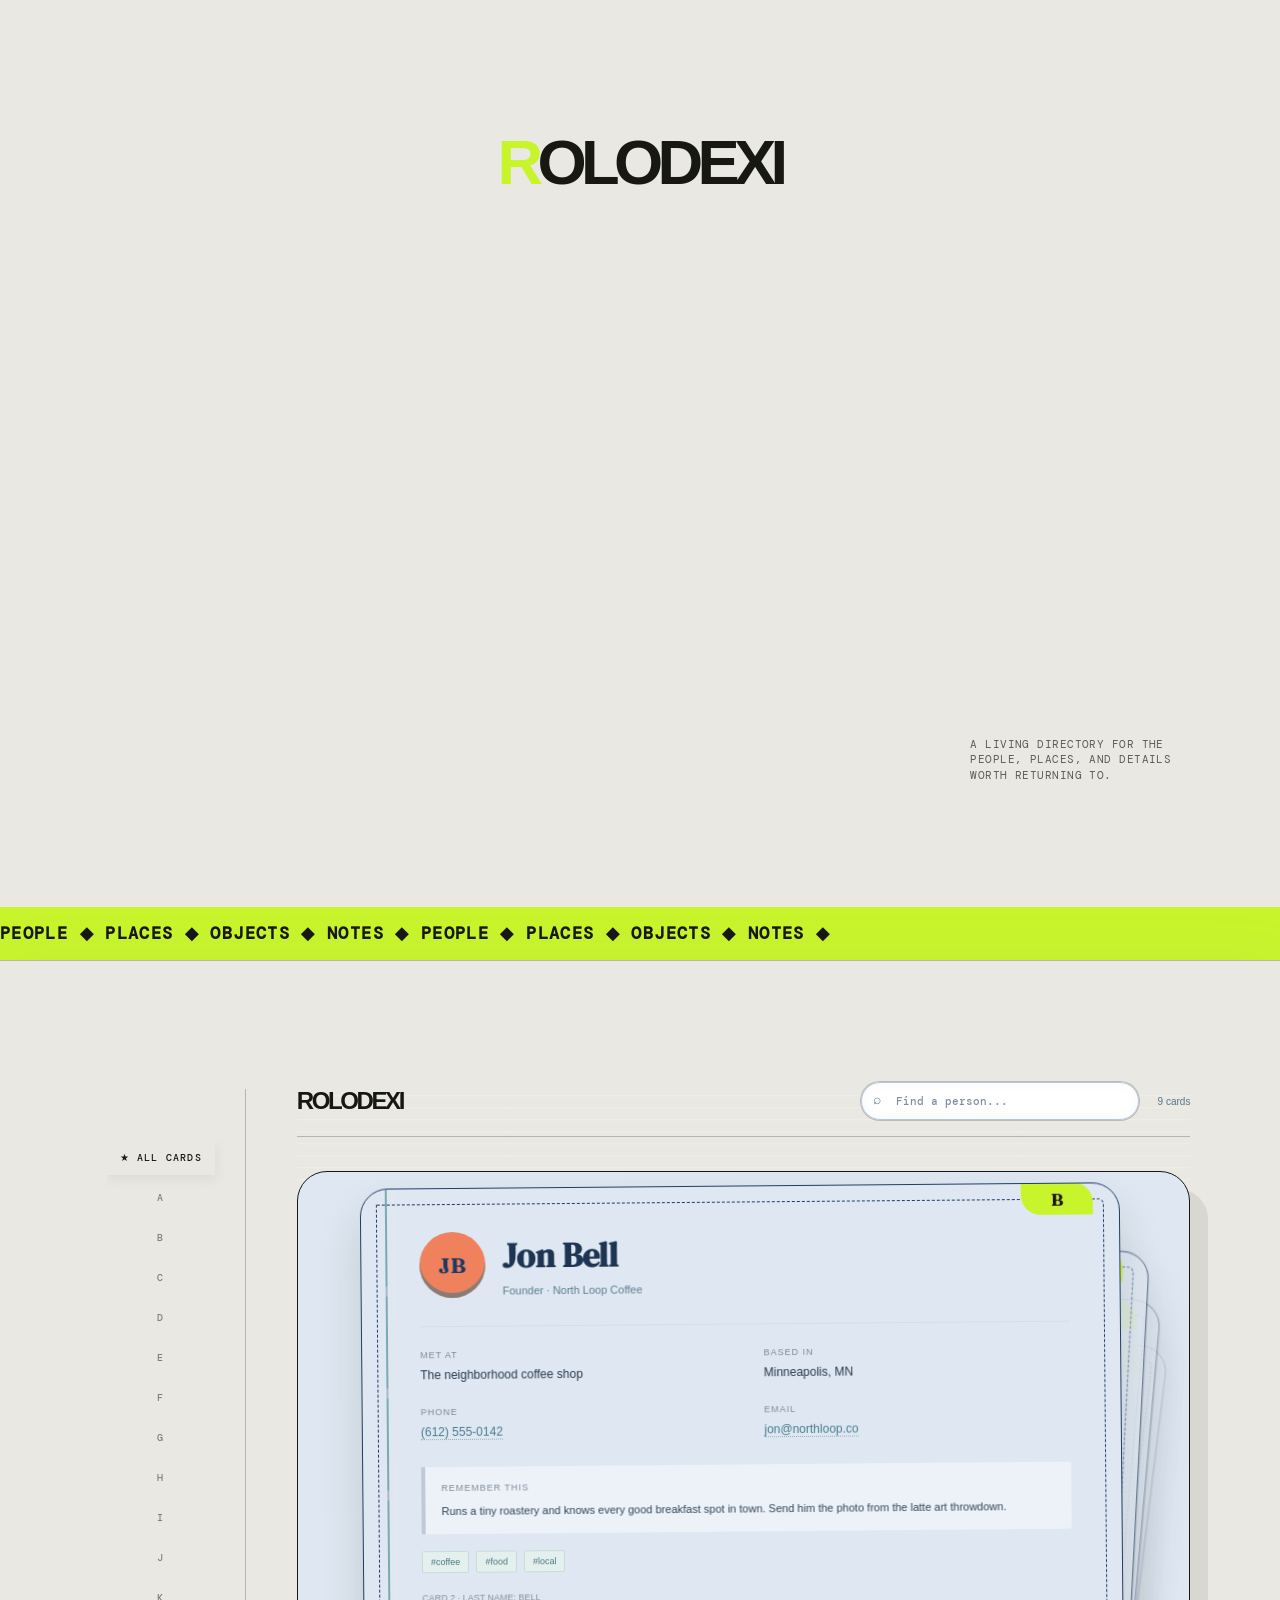
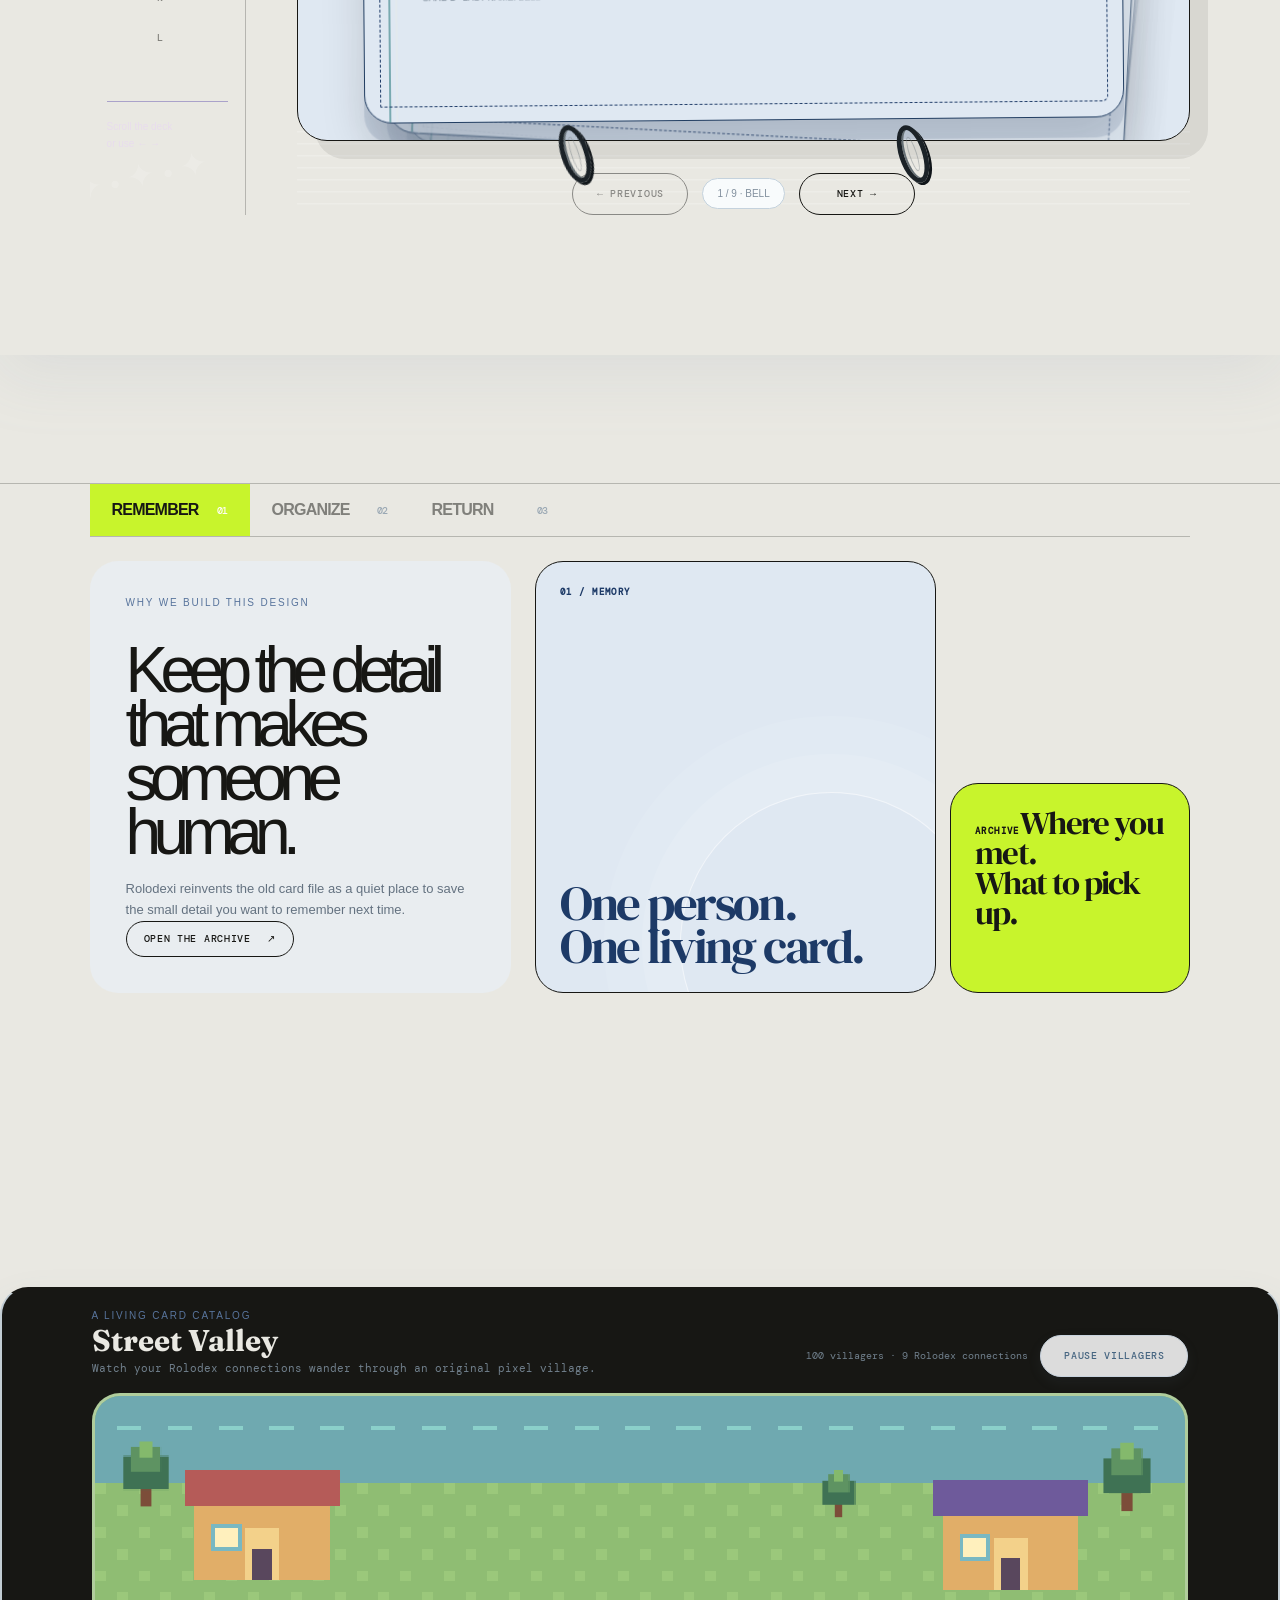
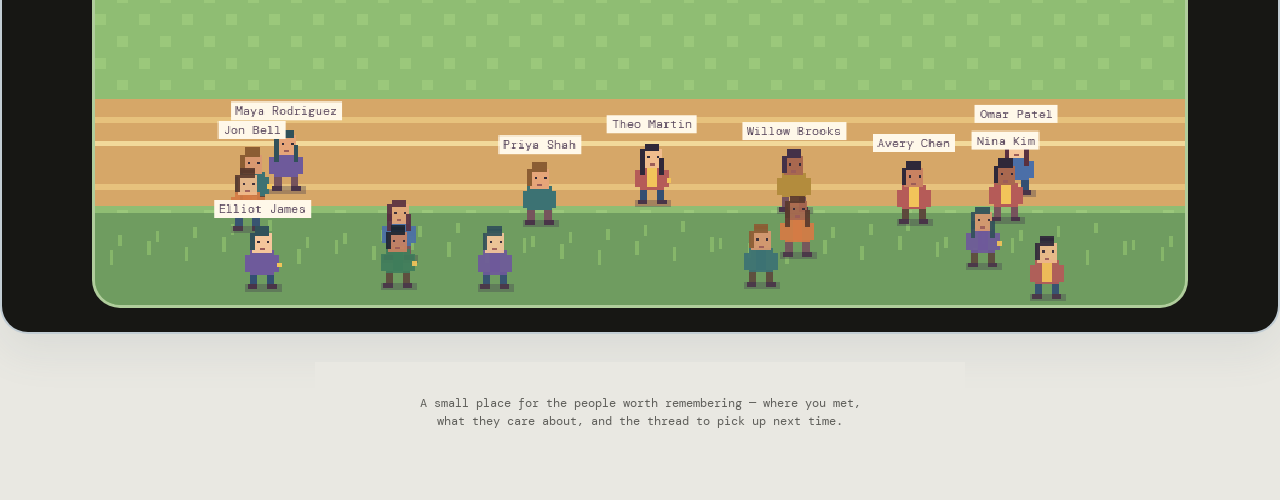
==== index.html @ d8038326 "Adopt ma motion and remove video section" ====
<!doctype html>
<html lang="en">
  <head>
    <meta charset="utf-8" />
    <meta name="viewport" content="width=device-width, initial-scale=1" />
    <meta name="description" content="A considered personal Rolodex for remembering the people you meet." />
    <title>Rolodexi</title>
    <link rel="stylesheet" href="styles.css" />
    <link rel="stylesheet" href="light-theme.css" />
  </head>

  <body class="ma-ui animation-lock">
    <section class="intro" id="introLoader" role="status" aria-label="Loading Rolodexi">
      <div class="wordmark" aria-label="Rolodexi">
        <span>R</span><span>O</span><span>L</span><span>O</span><span>D</span><span>E</span><span>X</span><span>I</span>
      </div>
      <p class="intro-note">A living directory for the people, places, and details worth returning to.</p>
    </section>

    <main class="app">
      <header class="topbar" id="siteNav">
        <a class="global-brand" href="#rolodexSection" aria-label="Rolodexi home">
          <span class="eyebrow">PERSONAL CONTACT ARCHIVE · EST. 2026</span>
          <h1>Rolodexi <span class="title-note">personal edition</span></h1>
        </a>

        <nav class="global-nav" aria-label="Global navigation">
          <button class="nav-link about-trigger" id="aboutBtn" type="button">About <span>↗</span></button>
          <a class="nav-link" href="#rolodexSection">Store <span>↘</span></a>
          <a class="nav-link" href="#whySection">Why we build this design <span>↘</span></a>
        </nav>

        <div class="top-actions">
          <button class="ghost" id="exportBtn" type="button">Export cards</button>
          <button class="ghost" id="updateBtn" type="button">Update card</button>
          <button class="primary" id="addBtn" type="button">＋ Add person</button>
        </div>
      </header>

      <section class="editorial-hero" id="top" aria-labelledby="editorialHeroHeading">
        <div class="hero-kicker">A LIVING DIRECTORY / SINCE 2026</div>
        <h2 id="editorialHeroHeading">People, places<br />and things worth<br /><em>returning to.</em></h2>
        <div class="hero-bottom">
          <p>A tactile index for the references that shape how we see, make, and remember.</p>
          <a class="editorial-pill" href="#rolodexSection">Explore the index <span>↓</span></a>
        </div>
      </section>

      <div class="editorial-ticker" aria-hidden="true"><span>PEOPLE ◆ PLACES ◆ OBJECTS ◆ NOTES ◆ PEOPLE ◆ PLACES ◆ OBJECTS ◆ NOTES ◆</span></div>

      <section class="rolodex" id="rolodexSection" aria-label="Digital Rolodex">
        <aside class="index-panel">
          <nav class="index" id="index" aria-label="Last name index"></nav>
          <div class="index-hint">Scroll the deck<br />or use ← →</div>
        </aside>

        <section class="machine">
          <div class="machine-hardware" aria-hidden="true">
            <span class="side-wheel wheel-left"></span>
            <span class="side-wheel wheel-right"></span>
            <span class="side-leg leg-left"></span>
            <span class="side-leg leg-right"></span>
            <span class="axle"></span>
          </div>

          <div class="machine-top">
            <span class="machine-brand">
              ROLODEXI
            </span>

            <label class="search">
              <span aria-hidden="true">⌕</span>
              <input id="search" type="search" placeholder="Find a person..." />
            </label>

            <span class="count" id="count" aria-live="polite"></span>
          </div>

          <div class="deck-window" id="deckWindow">
            <div class="card-stack" id="cardStack"></div>
            <div class="spindle" aria-hidden="true"><span></span><b></b></div>
          </div>

          <div class="deck-controls">
            <span class="control-prong" aria-hidden="true"></span>
            <button class="flip" id="prevBtn">← Previous</button>
            <div class="deck-position" id="position" aria-live="polite"></div>
            <button class="flip" id="nextBtn">Next →</button>
            <span class="control-prong" aria-hidden="true"></span>
          </div>
        </section>
      </section>

      <section class="why-section" id="whySection" aria-labelledby="whyHeading">
        <div class="why-tabs" role="tablist" aria-label="How Rolodexi works">
          <button class="why-tab is-active" type="button" role="tab" aria-selected="true" data-why-tab="remember">Remember <span>01</span></button>
          <button class="why-tab" type="button" role="tab" aria-selected="false" data-why-tab="organize">Organize <span>02</span></button>
          <button class="why-tab" type="button" role="tab" aria-selected="false" data-why-tab="return">Return <span>03</span></button>
        </div>
        <div class="why-grid">
          <div class="why-copy">
            <div class="eyebrow">WHY WE BUILD THIS DESIGN</div>
            <h2 id="whyHeading">Keep the detail<br />that makes someone human.</h2>
            <p data-why-copy>Rolodexi reinvents the old card file as a quiet place to save the small detail you want to remember next time.</p>
            <a class="why-action" href="#rolodexSection">Open the archive <span>↗</span></a>
          </div>
          <div class="why-bento" aria-live="polite">
            <article class="why-bento-card why-bento-card-large"><span class="bento-index">01 / MEMORY</span><strong data-why-title>One person.<br />One living card.</strong><i class="bento-orbit" aria-hidden="true"></i></article>
            <article class="why-bento-card why-bento-card-small"><span class="bento-index">ARCHIVE</span><strong data-why-detail>Where you met.<br />What to pick up.</strong></article>
          </div>
        </div>
      </section>

      <section class="street-valley-world" aria-labelledby="streetValleyHeading">
        <div class="street-valley-world-header">
          <div>
            <div class="eyebrow">A LIVING CARD CATALOG</div>
            <h2 id="streetValleyHeading">Street Valley</h2>
            <p>Watch your Rolodex connections wander through an original pixel village.</p>
          </div>
          <div class="street-valley-world-actions">
            <span id="streetValleyCount" aria-live="polite">100 villagers · 0 Rolodex connections</span>
            <button class="ghost" id="streetValleyToggle" type="button" aria-pressed="false">Pause villagers</button>
          </div>
        </div>
        <div class="street-valley-canvas-wrap">
          <canvas id="streetValleyCanvas" width="900" height="420" aria-label="Animated Street Valley pixel village"></canvas>
        </div>
      </section>

      <p class="footer-note">
        A small place for the people worth remembering — where you met, what
        they care about, and the thread to pick up next time.
      </p>
    </main>

    <dialog id="aboutDialog" class="about-dialog">
      <div class="about-panel">
        <div class="about-panel-top">
          <span class="eyebrow">ROLODEXI / ABOUT</span>
          <button class="about-close" id="aboutCloseBtn" type="button">Close ×</button>
        </div>
        <div class="about-panel-index">01 / PEOPLE WORTH REMEMBERING</div>
        <h2>Rolodexi keeps the<br />thread between meetings.</h2>
        <p>It stores the people you meet, where you met them, what matters to them, and the next detail worth remembering.</p>
        <div class="about-principles">
          <article><span>01</span><strong>Capture</strong><p>Type a quick memory instead of losing it.</p></article>
          <article><span>02</span><strong>Organize</strong><p>AI turns one person’s scattered notes into one clear card.</p></article>
          <article><span>03</span><strong>Return</strong><p>Find the person again when the next conversation arrives.</p></article>
        </div>
        <button class="about-return" id="aboutReturnBtn" type="button">Back to archive ↗</button>
      </div>
    </dialog>

    <dialog id="personDialog">
      <form class="modal" id="personForm">
        <h2>Add a new card</h2>

        <section class="memory-capture" aria-labelledby="memoryHeading">
          <div class="eyebrow" id="memoryHeading">QUICK CAPTURE</div>
          <label for="meetingNote">Tell us about someone you met</label>
          <textarea id="meetingNote" maxlength="8000" placeholder="Type: Maya is an artist. We are going to a gallery together on 10/10…"></textarea>
          <div class="capture-actions">
            <button type="button" class="primary" id="generateBtn">Organize note</button>
          </div>
          <p id="captureStatus" role="status" aria-live="polite">Add a note, organize the details, then review and save below.</p>
          <p id="serviceHelp" hidden><a href="http://localhost:8000/" target="_blank" rel="noopener">Open the full Rolodexi app on port 8000 ↗</a><br>Copy your note first. This opens a new tab.</p>
        </section>

        <div class="form-grid">
          <label>
            Full name
            <input name="name" required placeholder="e.g. Avery Chen" />
          </label>

          <label>
            Role / company
            <input name="role" placeholder="e.g. Designer at..." />
          </label>

          <label>
            Where you met
            <input name="met" placeholder="e.g. Saturday market" />
          </label>

          <label>
            City
            <input name="city" placeholder="e.g. Portland, OR" />
          </label>

          <label>
            Phone
            <input name="phone" placeholder="(555) 123-4567" />
          </label>

          <label>
            Email
            <input name="email" type="email" placeholder="hello@example.com" />
          </label>

          <label class="field full">
            Notes
            <textarea name="notes" placeholder="What should you remember for next time?"></textarea>
          </label>

          <label class="field full">
            Appearance
            <textarea name="appearance" placeholder="Only the description you remember"></textarea>
          </label>

          <label>
            Gender (if stated)
            <select name="gender">
              <option value="">Not specified</option>
              <option value="female">Female</option>
              <option value="male">Male</option>
            </select>
          </label>

          <label>
            Pronouns (if stated)
            <input name="pronouns" />
          </label>

          <label class="field full">
            Memorable events (one per line)
            <textarea name="events"></textarea>
          </label>

          <label class="field full">
            Tags
            <input name="tags" placeholder="design, coffee, local (comma separated)" />
          </label>
        </div>

        <div class="modal-actions">
          <button type="button" class="ghost" id="cancelBtn">Cancel</button>
          <button class="primary">Save card</button>
        </div>
      </form>
    </dialog>

    <dialog id="updateDialog">
      <form class="modal" id="updateForm">
        <h2>Update a card</h2>
        <p class="modal-help">Choose a person by exact name, then select only the information you want to change.</p>
        <label class="field full">Name key<select id="updateName" required></select></label>
        <div class="update-fields">
          <label class="update-field"><span><input type="checkbox" data-field="role" /> Role / company</span><input data-update-value="role" placeholder="Designer at..." disabled /></label>
          <label class="update-field"><span><input type="checkbox" data-field="gender" /> Human type</span><select data-update-value="gender" disabled><option value="">Not specified</option><option value="female">Female</option><option value="male">Male</option></select></label>
          <label class="update-field"><span><input type="checkbox" data-field="met" /> Where you met</span><input data-update-value="met" placeholder="Saturday market" disabled /></label>
          <label class="update-field"><span><input type="checkbox" data-field="city" /> City</span><input data-update-value="city" placeholder="Portland, OR" disabled /></label>
          <label class="update-field"><span><input type="checkbox" data-field="phone" /> Phone</span><input data-update-value="phone" placeholder="(555) 123-4567" disabled /></label>
          <label class="update-field"><span><input type="checkbox" data-field="email" /> Email</span><input data-update-value="email" placeholder="hello@example.com" disabled /></label>
          <label class="update-field full"><span><input type="checkbox" data-field="notes" /> Memory / notes</span><textarea data-update-value="notes" rows="3" placeholder="What should you remember?" disabled></textarea></label>
          <label class="update-field full"><span><input type="checkbox" data-field="appearance" /> Appearance</span><textarea data-update-value="appearance" rows="2" placeholder="Only details you remember" disabled></textarea></label>
          <label class="update-field full"><span><input type="checkbox" data-field="events" /> Memorable events</span><textarea data-update-value="events" rows="2" placeholder="One event per line" disabled></textarea></label>
          <label class="update-field full"><span><input type="checkbox" data-field="tags" /> Tags</span><input data-update-value="tags" placeholder="design, coffee, local" disabled /></label>
        </div>
        <div class="modal-actions">
          <button type="button" class="ghost" id="cancelUpdateBtn">Cancel</button>
          <button class="primary" type="submit">Save updates</button>
        </div>
      </form>
    </dialog>

    <script type="module" src="app.js"></script>
  </body>
</html>
---- styles.css ----
@import url('https://fonts.googleapis.com/css2?family=DM+Mono:wght@400;500&family=DM+Serif+Display:ital@0;1&family=Fraunces:opsz,wght@9..144,700&display=swap');

/* ---------- Theme and base layout ---------- */
  :root {
  --ink:#3c3540;
  --muted:#827582;
  --paper:#fffaf0;
  --rust:#e78376;
  --mustard:#f2cb67;
  --teal:#5b9992;
  --lilac:#8175a7;
  --pink:#f2c8c4;
  --mint:#d6ebe1;
  --line:#e5cfd1;
  --shadow:0 28px 65px #75608035;
}
* {
  box-sizing:border-box;
}
.auth-card { max-width:520px; margin:8vh auto; padding:32px; border-radius:16px; background:var(--paper); box-shadow:var(--shadow); }
.auth-card h1 { font-size:42px; margin:18px 0; }
.auth-card p { font-size:13px; line-height:1.7; }
.auth-card form { display:grid; gap:20px; margin-top:24px; }
body {
  margin:0;
  min-height:100vh;
  color:var(--ink);
  background:#f4e6e3;
  font-family:'DM Mono',monospace;
}
body:before {
  content:"";
  position:fixed;
  inset:0;
  pointer-events:none;
  opacity:.18;
  background-image:radial-gradient(#b58b9c 0.7px, transparent .7px);
  background-size:12px 12px;
}
.app {
  max-width:1220px;
  margin:auto;
  padding:34px 26px 36px;
  position:relative;
}
.topbar {
  display:flex;
  align-items:end;
  justify-content:space-between;
  gap:20px;
  margin-bottom:22px;
}
.eyebrow {
  font-size:10px;
  letter-spacing:.18em;
  color:var(--rust);
}
h1 {
  font:700 clamp(36px,5vw,64px)/.9 Fraunces,serif;
  letter-spacing:-.04em;
  margin:9px 0 0;
  color:#5d5688;
  text-shadow:2px 3px 0 #fff6d9;
}
.title-note {
  display:inline-block;
  margin-left:10px;
  color:#7f7196;
  font:500 11px 'DM Mono',monospace;
  letter-spacing:.08em;
  text-transform:uppercase;
  vertical-align:middle;
  text-shadow:none;
}
.top-actions {
  display:flex;
  gap:10px;
}

/* ---------- Rolodex shell ---------- */
button {
  border:0;
  cursor:pointer;
  font:500 11px 'DM Mono',monospace;
  letter-spacing:.08em;
  text-transform:uppercase;
  transition:transform .15s,box-shadow .15s;
}
button:hover {
  transform:translateY(-2px);
}
button:focus-visible,
input:focus-visible,
textarea:focus-visible {
  outline:3px solid #f2c45a;
  outline-offset:3px;
}
.primary {
  background:var(--rust);
  color:#fffdf8;
  padding:14px 18px;
  border-radius:3px;
  box-shadow:4px 4px 0 #b55b58;
}
.ghost {
  background:#fff8e9;
  color:var(--ink);
  border:1px solid #d2bfc0;
  padding:12px 14px;
  border-radius:3px;
}
.rolodex {
  display:grid;
  grid-template-columns:156px 1fr;
  min-height:720px;
  filter:drop-shadow(0 18px 28px #75608030);
}
.index-panel {
  background:#6e6796;
  color:#fff9f4;
  padding:28px 17px;
  border-radius:12px 0 0 12px;
  position:relative;
  overflow:hidden;
}
.index-panel:after {
  content:"✦  •  ✦  •  ✦";
  position:absolute;
  inset:auto -18px 24px;
  opacity:.16;
  color:#fff;
  font:34px Fraunces;
  transform:rotate(-12deg);
  white-space:nowrap;
}
.index-panel>* {
  position:relative;
  z-index:1;
}
.index-label {
  color:#ffe29a;
  font:700 20px/1.05 Fraunces,serif;
}
.index {
  display:grid;
  gap:4px;
  margin:24px 0 30px;
  max-height:530px;
  overflow:auto;
  padding-right:3px;
  scrollbar-width:thin;
  scrollbar-color:#f2cb67 #8175a7;
}
.index::-webkit-scrollbar {
  width:8px;
}
.index::-webkit-scrollbar-track {
  background:#8175a7;
  border-left:1px solid #aaa2ca;
}
.index::-webkit-scrollbar-thumb {
  background:#f2cb67;
  border:2px solid #8175a7;
  border-radius:2px;
}
.tab {
  text-align:left;
  color:#f7eaf5;
  background:transparent;
  padding:7px 9px;
  border-radius:2px;
  font-size:11px;
}
.tab.active,.tab:hover {
  background:#f2cb67;
  color:#4b3e54;
}
.index-hint {
  border-top:1px solid #aaa2ca;
  padding-top:16px;
  color:#e8dced;
  font-size:10px;
  line-height:1.7;
}

/* ---------- Card machine ---------- */
.machine {
  background:linear-gradient(135deg,#9ccdc0,#c9e5d8 42%,#a9c7d8);
  border-radius:0 12px 12px 0;
  padding:18px 22px 21px;
  position:relative;
  box-shadow:inset 0 0 0 5px #6d8f91, inset 0 0 0 8px #e8f3d7;
}
.machine:before {
  content:"";
  position:absolute;
  inset:0;
  opacity:.3;
  background:repeating-linear-gradient(0deg,transparent 0 10px,#fff7 11px 12px);
  pointer-events:none;
}
.machine>* {
  position:relative;
  z-index:1;
}
.machine-hardware {
  position:absolute;
  inset:0;
  z-index:5;
  pointer-events:none;
}
.side-wheel {
  display:none;
}
.wheel-left {
  left:20px;
  transform:rotate(-7deg);
}
.wheel-right {
  right:20px;
  transform:rotate(7deg);
}
.side-leg {
  display:none;
}
.leg-left {
  left:46px;
  transform:rotate(-8deg);
}
.leg-right {
  right:46px;
  transform:rotate(8deg);
}
.axle {
  display:none;
}
.machine-top {
  height:48px;
  display:flex;
  align-items:center;
  gap:18px;
}
.machine-brand {
  color:#fff9df;
  font:700 20px 'DM Serif Display',serif;
  letter-spacing:.02em;
  text-shadow:1px 2px 0 #69888a;
}
.search {
  margin-left:auto;
  width:min(280px,38%);
  position:relative;
}
.search input {
  width:100%;
  border:1px solid #a5c7bd;
  background:#fffaf0;
  border-radius:4px;
  padding:11px 13px 11px 32px;
  font:11px 'DM Mono';
  color:var(--ink);
  outline:none;
  box-shadow:inset 0 2px 3px #6d8f9133;
}
.search span {
  position:absolute;
  left:12px;
  top:9px;
  color:#806f5d;
  font-size:14px;
}
.count {
  font-size:10px;
  color:#7a654d;
  white-space:nowrap;
}
.deck-window {
  min-height:595px;
  position:relative;
  display:grid;
  place-items:center;
  overflow:hidden;
  perspective:1200px;
}
.card-stack {
  width:min(760px,91%);
  height:535px;
  position:relative;
  transform-style:preserve-3d;
  z-index:3;
}
.contact-card {
  position:absolute;
  inset:0;
  background:var(--paper);
  border:1px solid #e4c9c2;
  border-radius:1px 7px 7px 1px;
  padding:43px 50px 38px 58px;
  box-shadow:0 13px 0 #8a667b20, 0 21px 35px #6d4e5522;
  transform-origin:50% 90%;
  transition:transform .35s ease, opacity .35s ease;
  overflow:hidden;
}
.contact-card:before {
  content:"";
  position:absolute;
  left:24px;
  top:0;
  bottom:0;
  width:2px;
  background:#e78376;
  box-shadow:7px 0 0 #f4dfe0, 0 102px 0 -1px #fffaf0, 0 204px 0 -1px #fffaf0;
  background-image:radial-gradient(circle at 0 102px,#c7aebc 0 5px,transparent 5.5px),radial-gradient(circle at 0 204px,#c7aebc 0 5px,transparent 5.5px),radial-gradient(circle at 0 306px,#c7aebc 0 5px,transparent 5.5px);
}
.contact-card:after {
  content:"";
  position:absolute;
  inset:15px;
  border:1px dashed #e3b9bf;
  border-radius:1px 6px 6px 1px;
  pointer-events:none;
}
.contact-card.behind-1 {
  transform:translate(22px,15px) rotate(3deg) scale(.97);
  opacity:.8;
  z-index:1;
}
.contact-card.behind-2 {
  transform:translate(40px,28px) rotate(5deg) scale(.94);
  opacity:.5;
  z-index:0;
}
.contact-card.behind-3 {
  transform:translate(55px,39px) rotate(7deg) scale(.91);
  opacity:.25;
  z-index:-1;
}
.contact-card.front {
  z-index:4;
  transform:translate(0,0) rotate(-.5deg);
}
.contact-card.front:hover {
  transform:translateY(-4px) rotate(-.5deg);
}
.contact-card.slide-next {
  transform:translate(110%,15px) rotate(13deg);
  opacity:0;
}
.contact-card.slide-prev {
  transform:translate(-110%,15px) rotate(-13deg);
  opacity:0;
}
.card-tab {
  position:absolute;
  right:26px;
  top:-1px;
  width:72px;
  height:32px;
  display:grid;
  place-items:center;
  background:#f2cb67;
  color:#63514b;
  font:700 17px Fraunces;
  border-radius:0 0 8px 8px;
  z-index:2;
  box-shadow:-2px 3px 0 #a8748060;
}
.card-header {
  position:relative;
  z-index:1;
  display:flex;
  align-items:center;
  gap:17px;
}
.avatar {
  width:66px;
  height:66px;
  display:grid;
  place-items:center;
  border-radius:50%;
  color:#fff7df;
  font:700 21px Fraunces;
  background:var(--teal);
  box-shadow:inset 0 -5px 0 #3f706d66;
}
.avatar.rust {
  background:var(--rust);
}
.avatar.gold {
  background:#b1801c;
}
.contact-card h2 {
  margin:0 0 6px;
  font:700 34px 'DM Serif Display',serif;
  color:#62578d;
}
.role {
  color:var(--rust);
  font-size:11px;
}
.card-rule {
  border:0;
  border-top:1px solid var(--line);
  margin:28px 0 23px;
  position:relative;
  z-index:1;
}
.card-fields {
  display:grid;
  grid-template-columns:1fr 1fr;
  gap:22px 37px;
  position:relative;
  z-index:1;
}
.label {
  color:#907c66;
  font-size:9px;
  letter-spacing:.11em;
  text-transform:uppercase;
  margin-bottom:6px;
}
.value {
  font-size:12px;
  line-height:1.55;
}
.value a {
  color:#4d8b86;
  text-decoration:none;
  border-bottom:1px dotted #4c9288;
}
.card-note {
  position:relative;
  z-index:1;
  margin-top:26px;
  background:#fff1bd;
  border-left:4px solid var(--mustard);
  padding:14px 16px;
  font-size:11px;
  line-height:1.65;
  border-radius:0 3px 3px 0;
}
.tags {
  display:flex;
  gap:7px;
  flex-wrap:wrap;
  margin-top:17px;
  position:relative;
  z-index:1;
}
.tag {
  background:#d9eee5;
  color:#4b8c83;
  padding:5px 8px;
  font-size:9px;
  border-radius:2px;
}
.card-number {
  position:absolute;
  bottom:25px;
  left:60px;
  color:#ad9287;
  font-size:9px;
  z-index:1;
}

/* ---------- Spindle and controls ---------- */
.spindle {
  display:none;
}
.spindle span {
  position:absolute;
  left:50%;
  top:-548px;
  width:30px;
  height:548px;
  transform:translateX(-50%);
  background:linear-gradient(90deg,#858794 0 18%,#e2e1e6 32% 60%,#9a9ba7 82%);
  border:2px solid #70727f;
  border-radius:14px 14px 3px 3px;
  box-shadow:inset 3px 0 0 #f4f2f6, 4px 0 0 #656774;
  z-index:-1;
}
.spindle b {
  position:absolute;
  left:50%;
  top:-558px;
  width:92px;
  height:24px;
  transform:translateX(-50%);
  background:linear-gradient(#e4e3e7,#b9bac3);
  border:2px solid #777987;
  border-radius:50%;
  box-shadow:0 4px 0 #666875, 0 7px 9px #5a5a6b44;
  z-index:2;
}
.deck-controls {
  position:relative;
  display:flex;
  align-items:center;
  justify-content:center;
  gap:14px;
  padding-top:4px;
}
.control-prong {
  position:absolute;
  top:-45px;
  width:28px;
  height:60px;
  flex:0 0 28px;
  border:5px solid #1b2227;
  border-radius:50%;
  background:transparent;
  box-shadow:2px 3px 0 #11161a, inset 2px 0 0 #667075;
  transform:rotate(-18deg);
  z-index:6;
}
.control-prong::after {
  content:"";
  position:absolute;
  inset:7px 5px;
  border:1px solid #7a8387;
  border-radius:50%;
  opacity:.45;
}
.control-prong:first-child {
  left:calc(50% - 183px);
}
.control-prong:last-child {
  right:calc(50% - 183px);
}
.flip {
  min-width:108px;
  background:#d9eee5;
  color:#4d6f70;
  border:1px solid #8db5ad;
  padding:9px 13px;
  border-radius:3px;
  box-shadow:0 2px 0 #72958f, inset 0 1px 0 #f5fff7;
}
.flip:hover:not(:disabled) {
  transform:translateY(-1px);
  box-shadow:0 3px 0 #72958f, inset 0 1px 0 #f5fff7;
}
.flip:active:not(:disabled) {
  transform:translateY(2px);
  box-shadow:0 0 0 #72958f, inset 0 1px 0 #b7d8cf;
}
.flip:disabled {
  cursor:not-allowed;
  filter:saturate(.45);
}
.deck-position {
  min-width:70px;
  text-align:center;
  color:#5e5571;
  font-size:10px;
  padding:6px 8px;
  background:#fff5d6;
  border:1px solid #ddc77d;
  box-shadow:inset 0 1px 0 #fffdf0, 0 1px 0 #b59b62;
}
.footer-note {
  max-width:650px;
  margin:17px auto 0;
  text-align:center;
  color:#82737c;
  font-size:11px;
  line-height:1.6;
}

/* ---------- Add-contact dialog ---------- */
.empty-card {
  display:grid;
  place-items:center;
  height:100%;
  color:#88757d;
  text-align:center;
  font-size:12px;
  line-height:1.7;
}
dialog {
  border:0;
  border-radius:17px;
  padding:0;
  background:var(--paper);
  color:var(--ink);
  width:min(500px,calc(100% - 30px));
  box-shadow:0 22px 70px #2b180d66;
}
dialog::backdrop {
  background:#2a1b1288;
  backdrop-filter:blur(3px);
}
.modal {
  padding:25px;
}
.modal h2 {
  font:700 22px Fraunces,serif;
  margin:0 0 20px;
  color:#59475d;
}
.form-grid {
  display:grid;
  grid-template-columns:1fr 1fr;
  gap:13px;
}
.field.full {
  grid-column:1/-1;
}
label {
  display:grid;
  gap:6px;
  font-size:10px;
  color:#7d6a57;
}
input,textarea {
  font:12px 'DM Mono';
  border:1px solid #c9b2ba;
  background:#fffaf0;
  padding:10px;
  border-radius:8px;
  color:var(--ink);
}
textarea {
  min-height:85px;
  resize:vertical;
}
.modal-actions {
  display:flex;
  justify-content:flex-end;
  gap:8px;
  margin-top:20px;
}

/* ---------- AI memory capture ---------- */
.ai-capture {
  margin:0 0 24px;
  padding:22px 24px 20px;
  background:#fff8e9;
  border:1px solid #d2b27e;
  border-radius:14px;
  box-shadow:6px 7px 0 #b55b5833;
}
.capture-heading,.capture-footer { display:flex; align-items:center; justify-content:space-between; gap:18px; }
.capture-heading h2 { margin:6px 0 0; font:700 28px/1 Fraunces,serif; color:var(--teal); }
.ai-capture textarea { width:100%; min-height:76px; margin:18px 0 12px; padding:12px 14px; resize:vertical; border:1px solid #d2b27e; border-radius:7px; background:#fffdf8; color:var(--ink); font:14px/1.5 'DM Mono',monospace; outline:none; }
.ai-capture textarea:focus { box-shadow:0 0 0 3px #f2c45a66; }
.capture-footer { color:var(--muted); font-size:10px; line-height:1.4; }
.capture-footer .primary:disabled { opacity:.6; cursor:wait; transform:none; }
.toast { position:fixed; right:24px; bottom:24px; z-index:10; max-width:340px; padding:14px 17px; border:1px solid #b55b58; border-radius:8px; background:#fff8e9; color:var(--ink); box-shadow:4px 4px 0 #b55b5833; font-size:11px; opacity:0; transform:translateY(10px); pointer-events:none; transition:.2s; }
.toast.show { opacity:1; transform:translateY(0); }
.modal-help { margin:0 0 18px; color:var(--muted); font-size:11px; line-height:1.5; }
.update-fields { display:grid; grid-template-columns:1fr 1fr; gap:14px; margin-top:18px; }
.update-field { display:grid; gap:8px; color:var(--muted); font-size:10px; line-height:1.3; }
.update-field span { display:flex; align-items:center; gap:7px; color:var(--ink); }
.update-field input[type="checkbox"] { accent-color:var(--rust); }
.update-field input:not([type="checkbox"]), .update-field textarea, .update-field select, #updateName { width:100%; border:1px solid #d2bfc0; border-radius:5px; padding:10px; background:#fffdf8; color:var(--ink); font:11px 'DM Mono',monospace; }
.update-field input:disabled, .update-field textarea:disabled, .update-field select:disabled { opacity:.45; background:#f0e5cc; }
.update-field.full { grid-column:1/-1; }

@media (max-width:760px) {
  .capture-heading,.capture-footer { align-items:flex-start; flex-direction:column; }
  .capture-footer .primary { width:100%; }
  .update-fields { grid-template-columns:1fr; }
  .update-field.full { grid-column:auto; }
}

/* ---------- Responsive layout ---------- */
.memory-capture { border:1px solid var(--line); padding:17px; margin-bottom:22px; background:#f8edcf; border-radius:10px; }
.memory-capture .eyebrow { font-size:9px; margin-bottom:13px; }
.memory-capture textarea { width:100%; margin:8px 0 12px; min-height:110px; }
.capture-actions { display:flex; flex-wrap:wrap; gap:10px; }
#captureStatus { margin:14px 0 0; font-size:11px; line-height:1.6; color:var(--teal); }
#captureStatus.error { color:#943a22; }
button:disabled { opacity:.5; cursor:default; transform:none; }
dialog { max-height:90vh; overflow:auto; }
.contact-card { overflow-y:auto; }
.card-number { position:relative; bottom:auto; left:auto; margin-top:20px; }
.memory-details { margin-top:16px; font-size:11px; line-height:1.6; }
.memory-details p { margin:8px 0; white-space:pre-line; }
.app-status { color:var(--teal); font-size:11px; text-align:center; }

/* ---------- Street Valley pixel village ---------- */
.street-valley-world {
  margin:0 0 28px;
  padding:22px 24px 24px;
  border:2px solid #59475d;
  border-radius:18px;
  background:#d9c99c;
  box-shadow:8px 8px 0 #59475d44;
}
.street-valley-world-header {
  display:flex;
  align-items:flex-end;
  justify-content:space-between;
  gap:20px;
  margin-bottom:16px;
}
.street-valley-world h2 {
  margin:5px 0 4px;
  color:#59475d;
  font:700 30px/1 Fraunces,serif;
}
.street-valley-world p {
  margin:0;
  color:#6b5d63;
  font:11px/1.5 'DM Mono',monospace;
}
.street-valley-world-actions {
  display:flex;
  align-items:center;
  gap:12px;
  color:#59475d;
  font:10px 'DM Mono',monospace;
  text-align:right;
}
.street-valley-canvas-wrap {
  overflow:hidden;
  border:3px solid #59475d;
  border-radius:8px;
  background:#8fbd73;
}
#streetValleyCanvas {
  display:block;
  width:100%;
  height:auto;
  image-rendering:pixelated;
}

@media (max-width:820px) {
  .rolodex {
  grid-template-columns:1fr;
}
.index-panel {
  border-radius:18px 18px 0 0;
  padding:16px;
  display:flex;
  align-items:center;
  gap:18px;
}
.index-label {
  margin:0;
  font-size:16px;
}
.index {
  display:flex;
  margin:0;
  max-height:none;
  overflow:auto;
}
.index-hint {
  display:none;
}
.machine {
  border-radius:0 0 18px 18px;
}
.contact-card {
  padding:35px 35px 32px 44px;
}

}

@media (max-width:760px) {
  .street-valley-world-header {
    align-items:flex-start;
    flex-direction:column;
  }
  .street-valley-world-actions {
    width:100%;
    justify-content:space-between;
    text-align:left;
  }
}

@media (max-width:580px) {
  .app {
  padding:22px 12px;
}
.topbar {
  display:block;
}
.top-actions {
  margin-top:18px;
}
.machine-top {
  flex-wrap:wrap;
  height:auto;
  padding-bottom:12px;
}
.search {
  margin-left:auto;
  width:100%;
  order:3;
}
.count {
  margin-left:auto;
}
.deck-window {
  min-height:560px;
}
.card-stack {
  height:500px;
  width:96%;
}
.contact-card {
  padding:33px 27px 30px 38px;
}
.contact-card h2 {
  font-size:27px;
}
.card-fields {
  grid-template-columns:1fr;
  gap:15px;
}
.card-tab {
  width:42px;
  height:60px;
  font-size:23px;
}
.contact-card:before {
  left:17px;
}
.card-number {
  left:40px;
}
.deck-controls {
  gap:8px;
  justify-content:space-between;
}
.flip {
  padding:10px 11px;
}
.form-grid {
  grid-template-columns:1fr;
}
.field.full {
  grid-column:auto;
}

}
---- light-theme.css ----
/* Final visual layer: light, editorial, technical. Loaded after the legacy styles. */
:root {
  --ink:#1b2a3c;
  --muted:#6d7786;
  --paper:#fffdf9;
  --rust:#58749c;
  --mustard:#c6d9dc;
  --teal:#5a8790;
  --line:#d5dde5;
}

body {
  color:#1b2a3c;
  background:
    radial-gradient(circle at 8% 0%, #e6edf5 0, transparent 32%),
    radial-gradient(circle at 92% 5%, #edf1eb 0, transparent 30%),
    #f7f6f2;
}

body:before {
  opacity:.32;
  background-image:linear-gradient(#dce2e7 1px, transparent 1px), linear-gradient(90deg, #dce2e7 1px, transparent 1px);
  background-size:48px 48px;
}

body:after {
  color:#cfdae433;
}

.topbar {
  border-bottom-color:#cfd8e1;
}

.eyebrow {
  color:#58749c;
}

h1 {
  color:#1d314c;
  text-shadow:none;
}

.title-note {
  color:#718096;
}

.top-actions .ghost,
.street-valley-world-actions .ghost,
.modal-actions .ghost,
.capture-actions .ghost {
  color:#314862;
}

.top-actions .ghost:after,
.street-valley-world-actions .ghost:after,
.modal-actions .ghost:after,
.capture-actions .ghost:after {
  background:#a6b7c8;
}

.top-actions .ghost:hover:after,
.street-valley-world-actions .ghost:hover:after,
.modal-actions .ghost:hover:after,
.capture-actions .ghost:hover:after {
  background:#294d75;
}

.top-actions .primary,
.capture-actions .primary,
.modal-actions .primary {
  background:#edf3f8;
  border-color:#6f87a8;
  color:#1b3552;
  box-shadow:3px 3px 0 #c5d3df;
}

.top-actions .primary:before,
.capture-actions .primary:before,
.modal-actions .primary:before {
  background:#6da1ad;
}

.top-actions .primary:after,
.capture-actions .primary:after,
.modal-actions .primary:after {
  color:#58749c;
}

.top-actions .primary:hover,
.capture-actions .primary:hover,
.modal-actions .primary:hover {
  background:#ffffff;
  border-color:#46688f;
  box-shadow:2px 2px 0 #b9cad8;
}

.rolodex {
  filter:drop-shadow(0 18px 32px #7e8da51f);
}

.index-panel {
  background:#e8eef3;
  border-color:#c6d2dd;
}

.tab {
  color:#52647c;
}

.tab.active,
.tab:hover {
  background:#ffffff;
  border:1px solid #7a91ae;
  color:#294d75;
  box-shadow:0 4px 12px #6179961c;
}

.tab.active {
  color:#294d75;
}

.index-panel .tab:first-child {
  color:#45677f;
}

.machine {
  background:linear-gradient(135deg,#eef4f3 0%,#e8f0f0 48%,#e7edf5 100%);
  border-color:#b9c8d5;
  box-shadow:inset 0 0 0 1px #ffffff, inset 0 0 60px #b9cadc22;
}

.machine:before {
  opacity:.22;
  background:repeating-linear-gradient(0deg,transparent 0 10px,#ffffff 11px 12px);
}

.machine-top {
  border-bottom-color:#c4d1db;
}

.machine-brand {
  color:#47677f;
  text-shadow:none;
}

.search input,
.update-field input:not([type="checkbox"]),
.update-field textarea,
.update-field select,
#updateName {
  background:#ffffff;
  border-color:#b6c6d5;
  color:#1b2a3c;
  box-shadow:inset 0 0 12px #9eb5c71a;
}

.search input::placeholder {
  color:#8190a1;
}

.search span,
.count {
  color:#58788c;
}

.contact-card {
  background:#fffdf9;
  border-color:#c7d2dd;
  box-shadow:0 15px 30px #4e66751c;
}

.contact-card:before {
  background:#79aab0;
  box-shadow:7px 0 0 #e2e9ed, 0 102px 0 -1px #fffdf9, 0 204px 0 -1px #fffdf9;
  background-image:radial-gradient(circle at 0 102px,#a7bac5 0 5px,transparent 5.5px),radial-gradient(circle at 0 204px,#a7bac5 0 5px,transparent 5.5px),radial-gradient(circle at 0 306px,#a7bac5 0 5px,transparent 5.5px);
}

.contact-card:after {
  border-color:#d0dae2;
}

.card-tab {
  background:#dcebf0;
  color:#34566a;
  box-shadow:none;
}

.avatar {
  background:#79b4b7;
  color:#ffffff;
  box-shadow:inset 0 -5px 0 #477a8499;
}

.avatar.rust {
  background:#8799bb;
}

.avatar.gold {
  background:#6b96ae;
}

.contact-card h2 {
  color:#1d3552;
}

.role {
  color:#5b7d8c;
}

.card-rule {
  border-top-color:#d5dde5;
}

.label {
  color:#7b8998;
}

.value {
  color:#26384d;
}

.value a {
  color:#477b8e;
  border-bottom-color:#8cb0bb;
}

.card-note {
  background:#eef4f2;
  border-left-color:#88b5b6;
  color:#314457;
}

.tag {
  background:#e4f0ee;
  border:1px solid #c5dcda;
  color:#4d7880;
}

.card-number,
.deck-position,
.footer-note {
  color:#82909e;
}

.flip {
  border-bottom-color:#9fb1c1;
  color:#466581;
}

.flip:hover {
  border-bottom-color:#46688f;
}

.deck-position {
  background:#f8fbfc;
  border-color:#c4d2dd;
  box-shadow:none;
}

dialog {
  background:#fbfcfd;
  border-color:#b6c8d7;
  color:#1b2a3c;
  box-shadow:0 28px 80px #34475c33;
}

dialog::backdrop {
  background:#6c798455;
  backdrop-filter:blur(7px);
}

.modal h2,
.capture-heading h2 {
  color:#1d3552;
}

label,
.modal-help,
.update-field {
  color:#6b7a8b;
}

input,
textarea,
select {
  background:#ffffff;
  border-color:#bccbd8;
  color:#1b2a3c;
}

.memory-capture,
.ai-capture {
  background:#f0f5f6;
  border-color:#c2d1d9;
  box-shadow:none;
}

#captureStatus,
.app-status {
  color:#547f89;
}

.street-valley-world {
  background:#eef2ef;
  border-color:#c2cdd4;
  box-shadow:0 18px 42px #66747c1c;
}

.street-valley-world h2 {
  color:#1d3552;
}

.street-valley-world p,
.street-valley-world-actions {
  color:#71808d;
}

.street-valley-canvas-wrap {
  border-color:#8fa8b0;
  box-shadow:inset 0 0 30px #435b6818;
}

/* One control language: quiet, precise, and shared by every action. */
button,
button:hover {
  appearance:none;
  display:inline-flex;
  align-items:center;
  justify-content:center;
  min-height:42px;
  padding:0 19px;
  border-radius:999px;
  clip-path:none;
  font-family:"Helvetica Neue",Helvetica,Arial,sans-serif;
  font-size:10px;
  font-weight:600;
  line-height:1;
  letter-spacing:.14em;
  text-transform:uppercase;
  white-space:nowrap;
  transition:transform .2s ease, background-color .2s ease, border-color .2s ease, box-shadow .2s ease, color .2s ease;
}

button:active:not(:disabled) {
  transform:translateY(1px) scale(.985);
}

.top-actions {
  gap:10px;
}

.top-actions .ghost,
.street-valley-world-actions .ghost,
.modal-actions .ghost,
.capture-actions .ghost,
.capture-actions .primary,
.modal-actions .primary,
.top-actions .primary,
.flip,
#streetValleyToggle {
  background:#ffffffd9;
  border:1px solid #c8d3de;
  border-radius:999px;
  color:#314862;
  min-height:42px;
  padding:0 19px;
  box-shadow:0 5px 14px #60748c18;
}

.top-actions .ghost:after,
.street-valley-world-actions .ghost:after,
.modal-actions .ghost:after,
.capture-actions .ghost:after {
  display:none;
}

.top-actions .ghost:hover,
.street-valley-world-actions .ghost:hover,
.modal-actions .ghost:hover,
.capture-actions .ghost:hover,
.flip:hover:not(:disabled),
#streetValleyToggle:hover {
  background:#ffffff;
  border-color:#91a8bf;
  box-shadow:0 7px 18px #60748c26;
}

.top-actions .primary,
.capture-actions .primary,
.modal-actions .primary {
  background:#1d3552;
  border:1px solid #1d3552;
  border-radius:999px;
  color:#f8f5ec;
  min-height:42px;
  padding:0 16px 0 19px;
  box-shadow:0 7px 17px #1d355233;
}

.top-actions .primary:before,
.capture-actions .primary:before,
.modal-actions .primary:before {
  display:none;
}

.top-actions .primary:after,
.capture-actions .primary:after,
.modal-actions .primary:after {
  display:inline-grid;
  place-items:center;
  width:22px;
  height:22px;
  margin-left:8px;
  border-radius:50%;
  background:#dcebf0;
  color:#1d3552;
}

.top-actions .primary:hover,
.capture-actions .primary:hover,
.modal-actions .primary:hover {
  background:#294d75;
  border-color:#294d75;
  box-shadow:0 9px 22px #1d35523b;
}

.flip,
#streetValleyToggle {
  min-width:116px;
  color:#466581;
}

#streetValleyToggle {
  min-width:148px;
}

.deck-position {
  border-radius:999px;
  padding:9px 14px;
}

.tab,
.tab.active,
.tab:hover {
  border-radius:999px;
}

.tab {
  min-height:34px;
  padding:0 13px;
  font-family:"Helvetica Neue",Helvetica,Arial,sans-serif;
  font-size:10px;
  font-weight:600;
  letter-spacing:.12em;
  text-transform:uppercase;
}

.tab.active,
.tab:hover {
  padding-left:13px;
  padding-right:13px;
}

.search input {
  border-radius:999px;
  padding-left:34px;
}

/* Original editorial intro: R arrives, travels left, a companion follows, the
   orbit flattens into a line, then the archive lifts into view. */
.intro-loader {
  position:fixed;
  inset:0;
  z-index:100;
  display:grid;
  place-items:center;
  background:#f7f6f2;
  transition:opacity .7s ease, visibility .7s ease;
}

.intro-loader.is-done {
  opacity:0;
  visibility:hidden;
  pointer-events:none;
}

.intro-loader-frame {
  position:relative;
  width:min(92vw,1380px);
  height:min(82vh,760px);
  overflow:hidden;
  border:1px solid #a7b7c5;
  border-radius:28px;
  background:
    radial-gradient(circle at 70% 35%, #e1edf0 0, transparent 30%),
    linear-gradient(125deg,#f8f7f2 0%,#eef3f4 54%,#e4edf4 100%);
  box-shadow:0 24px 70px #53687d26;
  animation:introFrameIn .9s cubic-bezier(.2,.8,.2,1) both, introFrameLift 4.8s ease-in-out both;
}

.intro-loader-frame:before,
.intro-loader-frame:after {
  content:"";
  position:absolute;
  pointer-events:none;
}

.intro-loader-frame:before {
  inset:18px;
  border:1px solid #ffffff;
  border-radius:20px;
}

.intro-loader-frame:after {
  right:-8%;
  bottom:-28%;
  width:62%;
  height:78%;
  border:1px solid #8fa8b033;
  border-radius:50%;
  transform:rotate(-18deg);
}

.intro-loader-topline,
.intro-loader-bottomline {
  position:absolute;
  right:7%;
  left:7%;
  z-index:2;
  display:flex;
  align-items:center;
  justify-content:space-between;
  gap:14px;
  color:#58749c;
  font:700 10px 'DM Mono',monospace;
  letter-spacing:.15em;
}

.intro-loader-topline {
  top:8%;
}

.intro-loader-bottomline {
  bottom:8%;
}

.intro-loader-rule {
  flex:1;
  height:1px;
  overflow:hidden;
  background:#c2cfd8;
}

.intro-loader-rule i {
  display:block;
  width:0;
  height:100%;
  background:#6d9aa5;
  animation:introProgress 4.35s cubic-bezier(.2,.8,.2,1) forwards;
}

.intro-loader-orbit {
  position:absolute;
  top:18%;
  right:14%;
  width:42%;
  height:48%;
  display:block;
  animation:introOrbitIn 1.2s .12s cubic-bezier(.2,.8,.2,1) both;
}

.orbit-rail {
  position:absolute;
  top:51%;
  left:2%;
  width:96%;
  height:1px;
  background:linear-gradient(90deg,transparent,#6d9aa5 20%,#6d9aa5 80%,transparent);
  opacity:0;
  animation:orbitRail 4.8s ease-in-out both;
}

.orbit-ring {
  position:absolute;
  display:block;
  border:1px solid #7e9caf88;
  border-radius:50%;
  transform:rotate(-24deg);
}

.ring-one {
  width:78%;
  height:34%;
  left:11%;
  top:34%;
  animation:ringJourneyOne 4.8s cubic-bezier(.2,.75,.2,1) both;
}

.ring-two {
  width:48%;
  height:80%;
  left:26%;
  top:9%;
  border-color:#9db4c055;
  animation:ringJourneyTwo 4.8s cubic-bezier(.2,.75,.2,1) both;
}

.orbit-mark {
  position:absolute;
  left:68%;
  top:31%;
  display:grid;
  place-items:center;
  width:clamp(92px,12vw,190px);
  height:clamp(92px,12vw,190px);
  border-radius:50%;
  background:#1d3552;
  color:#f8f5ec;
  font:400 clamp(66px,10vw,150px)/1 'DM Serif Display',serif;
  box-shadow:0 18px 45px #1d355244;
  animation:markJourney 4.8s cubic-bezier(.2,.75,.2,1) both;
}

.orbit-dot {
  position:absolute;
  width:7px;
  height:7px;
  border-radius:50%;
  background:#6d9aa5;
  box-shadow:0 0 0 5px #6d9aa51a;
  opacity:0;
  animation:dotJourney 4.8s ease-in-out both;
}

.dot-one { left:16%; top:45%; animation-delay:.25s; }
.dot-two { left:82%; top:45%; animation-delay:.52s; }

.intro-loader-character {
  position:absolute;
  left:78%;
  top:46%;
  width:34px;
  height:50px;
  z-index:2;
  filter:drop-shadow(0 7px 8px #1d355233);
  animation:characterJourney 4.8s cubic-bezier(.2,.75,.2,1) both;
}

.intro-loader-character i {
  position:absolute;
  display:block;
}

.character-head {
  top:0;
  left:9px;
  width:16px;
  height:16px;
  border:1px solid #1d3552;
  border-radius:4px 4px 6px 6px;
  background:#d99a72;
}

.character-head:before {
  content:"";
  position:absolute;
  top:-4px;
  left:-1px;
  width:16px;
  height:7px;
  border-radius:5px 5px 2px 2px;
  background:#314862;
}

.character-body {
  top:16px;
  left:7px;
  width:20px;
  height:19px;
  border:1px solid #1d3552;
  border-radius:5px 5px 2px 2px;
  background:#6d9aa5;
}

.character-leg {
  top:34px;
  width:7px;
  height:15px;
  border:1px solid #1d3552;
  border-radius:2px;
  background:#58749c;
  transform-origin:top center;
}

.character-leg-left { left:8px; animation:legStep .36s ease-in-out infinite alternate; }
.character-leg-right { left:19px; animation:legStep .36s .18s ease-in-out infinite alternate-reverse; }

.intro-loader-stage {
  position:absolute;
  top:16%;
  left:7%;
  z-index:2;
  display:grid;
  gap:8px;
  color:#58749c;
  font:700 10px 'DM Mono',monospace;
  letter-spacing:.15em;
}

.intro-loader-stage span {
  opacity:0;
  transform:translateX(-10px);
  animation:stageCue 4.8s ease-in-out both;
}

.intro-loader-stage span:nth-child(2) { animation-delay:.12s; }
.intro-loader-stage span:nth-child(3) { animation-delay:.24s; }

.intro-blue-corner {
  position:absolute;
  right:0;
  bottom:0;
  width:92px;
  height:92px;
  border-top:1px solid #6d9aa5;
  border-left:1px solid #6d9aa5;
  border-radius:72% 0 0 0;
  opacity:0;
  transform:translate(22px,22px) rotate(-14deg);
  animation:blueCorner 4.8s 2.4s ease-in-out both;
}

.intro-loader-copy {
  position:absolute;
  bottom:19%;
  left:7%;
  z-index:2;
  color:#1d3552;
  animation:introCopyIn .9s .28s cubic-bezier(.2,.8,.2,1) both;
}

.intro-loader-copy span {
  display:block;
  margin-bottom:16px;
  color:#58749c;
  font:700 10px 'DM Mono',monospace;
  letter-spacing:.18em;
}

.intro-loader-copy strong {
  display:block;
  font:400 clamp(34px,5.4vw,84px)/.92 'DM Serif Display',Georgia,serif;
  letter-spacing:-.045em;
}

@keyframes introFrameIn {
  from { opacity:0; transform:scale(.97); }
  to { opacity:1; transform:scale(1); }
}

@keyframes introOrbitIn {
  from { opacity:0; transform:translateY(24px) scale(.85); }
  to { opacity:1; transform:translateY(0) scale(1); }
}

@keyframes introCopyIn {
  from { opacity:0; transform:translateY(18px); }
  to { opacity:1; transform:translateY(0); }
}

@keyframes introFrameLift {
  0%,74% { transform:translateY(0); }
  100% { transform:translateY(-26px); opacity:.58; }
}

@keyframes introProgress {
  to { width:100%; }
}

@keyframes ringJourneyOne {
  0% { opacity:0; transform:rotate(-24deg) scale(.72,.72); }
  13% { opacity:1; }
  40% { transform:translateX(-20%) rotate(-14deg) scale(1.05,1); }
  64% { transform:translateX(-4%) translateY(10%) rotate(0) scale(1,.56); }
  82% { opacity:.85; transform:translateY(10%) rotate(0) scale(1,.12); }
  100% { opacity:0; transform:translateY(10%) rotate(0) scale(1,.02); }
}

@keyframes ringJourneyTwo {
  0% { opacity:0; transform:rotate(24deg) scale(.6,.74); }
  13% { opacity:1; }
  43% { transform:translateX(-16%) rotate(12deg) scale(1,.98); }
  66% { transform:translateX(4%) translateY(8%) rotate(0) scale(1,.42); }
  82% { opacity:.65; transform:translateY(10%) rotate(0) scale(1,.08); }
  100% { opacity:0; transform:translateY(10%) rotate(0) scale(1,.01); }
}

@keyframes markJourney {
  0% { left:68%; top:31%; opacity:0; transform:scale(.5); }
  9% { opacity:1; }
  26% { left:56%; top:31%; transform:scale(1); }
  46% { left:10%; top:31%; transform:scale(1.03); }
  62% { left:20%; top:22%; transform:scale(.78) rotate(-14deg); }
  77% { left:42%; top:42%; transform:scale(.56) rotate(0); }
  90% { left:54%; top:42%; transform:scale(.3); opacity:.85; }
  100% { left:54%; top:42%; transform:scale(.12); opacity:0; }
}

@keyframes characterJourney {
  0%,12% { left:78%; top:46%; opacity:0; transform:scale(.76); }
  18% { opacity:1; }
  42% { left:70%; top:46%; transform:scale(1); }
  56% { left:22%; top:46%; transform:scale(1.02); }
  69% { left:29%; top:37%; transform:scale(.82) rotate(-10deg); }
  82% { left:47%; top:49%; transform:scale(.62) rotate(0); }
  100% { left:55%; top:49%; transform:scale(.2); opacity:0; }
}

@keyframes orbitRail {
  0%,50% { opacity:0; transform:scaleX(.1); }
  68% { opacity:.9; transform:scaleX(.7); }
  84% { opacity:.72; transform:scaleX(1); }
  100% { opacity:0; transform:scaleX(1.1); }
}

@keyframes dotJourney {
  0%,18% { opacity:0; transform:scale(.2); }
  35%,70% { opacity:1; transform:scale(1); }
  88%,100% { opacity:0; transform:scale(.2); }
}

@keyframes stageCue {
  0%,10% { opacity:0; transform:translateX(-10px); }
  18%,26% { opacity:1; transform:translateX(0); }
  34%,100% { opacity:0; transform:translateX(10px); }
}

@keyframes blueCorner {
  0%,60% { opacity:0; transform:translate(22px,22px) rotate(-14deg); }
  76% { opacity:.7; transform:translate(0,0) rotate(-14deg); }
  100% { opacity:0; transform:translate(-6px,-6px) rotate(-14deg); }
}

@keyframes legStep {
  from { transform:rotate(11deg); }
  to { transform:rotate(-11deg); }
}

@media (prefers-reduced-motion: reduce) {
  .intro-loader-frame,
  .intro-loader-orbit,
  .intro-loader-rule i,
  .orbit-ring,
  .orbit-mark,
  .intro-loader-character,
  .intro-loader-stage span,
  .intro-blue-corner,
  .orbit-rail,
  .orbit-dot,
  .character-leg {
    animation-duration:.01ms !important;
    animation-iteration-count:1 !important;
  }
}

@media (max-width:760px) {
  .intro-loader-frame {
    height:78vh;
    border-radius:22px;
  }

  .intro-loader-orbit {
    top:18%;
    right:8%;
    width:72%;
    height:40%;
  }

  .intro-loader-copy {
    bottom:18%;
  }

  .intro-loader-copy strong {
    font-size:clamp(32px,10vw,58px);
  }

  .intro-loader-topline,
  .intro-loader-bottomline {
    right:8%;
    left:8%;
    font-size:8px;
  }
}

@media (prefers-reduced-motion:reduce) {
  .intro-loader,
  .intro-loader-frame,
  .intro-loader-orbit,
  .intro-loader-copy,
  .orbit-ring,
  .orbit-mark,
  .intro-loader-rule i {
    animation:none;
  }

  .intro-loader-rule i {
    width:100%;
  }
}

/* ma UI reference: editorial cream, ink, and acid green. The app controls
   remain the same; this layer only changes their visual language. */
body.ma-ui {
  --ma-ink:#171714;
  --ma-paper:#e9e8e2;
  --ma-acid:#c8f42c;
  --ma-line:rgba(23,23,20,.24);
  background:var(--ma-paper);
  color:var(--ma-ink);
  font-family:'Orbitron','Manrope',sans-serif;
}

body.ma-ui .app {
  max-width:none;
  padding:126px 0 0;
}

body.ma-ui .topbar {
  top:24px;
  left:28px;
  right:28px;
  transform:none;
  width:auto;
  min-height:72px;
  padding:14px 18px 14px 24px;
  display:grid;
  grid-template-columns:auto 1fr auto;
  gap:28px;
  align-items:center;
  border:1px solid rgba(255,255,255,.22);
  border-radius:999px;
  background:rgba(23,23,20,.96);
  color:var(--ma-paper);
  box-shadow:0 16px 42px rgba(23,23,20,.16);
}

body.ma-ui .global-brand {
  display:flex;
  align-items:baseline;
  gap:10px;
  color:var(--ma-paper);
  text-decoration:none;
}

body.ma-ui .global-brand .eyebrow { display:none; }
body.ma-ui .global-brand h1 {
  margin:0;
  color:inherit;
  font:700 19px/1 'Orbitron',sans-serif;
  letter-spacing:-.08em;
  text-transform:uppercase;
}
body.ma-ui .title-note { color:var(--ma-acid); font:500 9px/1 'DM Mono',monospace; letter-spacing:.08em; text-transform:uppercase; }

body.ma-ui .global-nav {
  justify-content:center;
  gap:28px;
}
body.ma-ui .nav-link {
  color:rgba(233,232,226,.76);
  font:500 10px/1 'DM Mono',monospace;
  letter-spacing:.08em;
  text-transform:uppercase;
}
body.ma-ui .nav-link:hover,
body.ma-ui .nav-link:focus-visible { color:var(--ma-acid); }

body.ma-ui .top-actions { gap:8px; }
body.ma-ui .top-actions .ghost { display:none; }
body.ma-ui .top-actions .primary,
body.ma-ui .editorial-pill,
body.ma-ui .why-action,
body.ma-ui .flip,
body.ma-ui .street-valley-world-actions .ghost,
body.ma-ui .capture-actions .primary,
body.ma-ui .capture-actions .ghost,
body.ma-ui .about-return {
  border:1px solid var(--ma-ink);
  border-radius:999px;
  background:transparent;
  color:var(--ma-ink);
  box-shadow:none;
  font:500 10px/1 'DM Mono',monospace;
  letter-spacing:.07em;
  text-transform:uppercase;
  transition:background .25s ease,color .25s ease,transform .25s ease;
}
body.ma-ui .top-actions .primary {
  padding:16px 19px;
  border-color:var(--ma-acid);
  background:var(--ma-acid);
  color:var(--ma-ink);
}
body.ma-ui .top-actions .primary:hover,
body.ma-ui .editorial-pill:hover,
body.ma-ui .why-action:hover,
body.ma-ui .flip:hover,
body.ma-ui .street-valley-world-actions .ghost:hover,
body.ma-ui .capture-actions .primary:hover,
body.ma-ui .capture-actions .ghost:hover,
body.ma-ui .about-return:hover {
  background:var(--ma-ink);
  color:var(--ma-paper);
  transform:translateY(-2px);
}

body.ma-ui .editorial-hero {
  min-height:78vh;
  padding:12vh 7vw 8vh;
  display:flex;
  flex-direction:column;
  justify-content:space-between;
  background:var(--ma-paper);
}
body.ma-ui .hero-kicker,
body.ma-ui .editorial-hero .hero-kicker,
body.ma-ui .section-label,
body.ma-ui .feature-index {
  color:var(--ma-ink);
  font:500 10px/1 'DM Mono',monospace;
  letter-spacing:.1em;
  text-transform:uppercase;
}
body.ma-ui .editorial-hero h2 {
  max-width:1060px;
  margin:8vh 0;
  color:var(--ma-ink);
  font:600 clamp(4.2rem,11vw,11rem)/.8 'Orbitron',sans-serif;
  letter-spacing:-.12em;
}
body.ma-ui .editorial-hero h2 em { color:#8db100; font-style:normal; }
body.ma-ui .hero-bottom { align-items:end; }
body.ma-ui .hero-bottom p {
  max-width:310px;
  color:rgba(23,23,20,.72);
  font:12px/1.45 'DM Mono',monospace;
}
body.ma-ui .editorial-pill {
  display:inline-flex;
  align-items:center;
  gap:28px;
  padding:16px 18px;
  text-decoration:none;
}
body.ma-ui .editorial-pill span { color:#80a600; font-size:16px; }

body.ma-ui .editorial-ticker {
  overflow:hidden;
  white-space:nowrap;
  padding:18px 0;
  background:var(--ma-acid);
  color:var(--ma-ink);
  font:600 17px/1 'DM Mono',monospace;
  letter-spacing:.08em;
}
body.ma-ui .editorial-ticker span { display:inline-block; animation:maTicker 26s linear infinite; }
@keyframes maTicker { from { transform:translateX(0); } to { transform:translateX(-50%); } }

body.ma-ui .rolodex {
  min-height:820px;
  padding:10vw 7vw 11vw;
  gap:4vw;
  border-top:1px solid var(--ma-line);
  background:var(--ma-paper);
}
body.ma-ui .index-panel {
  border-right:1px solid var(--ma-line);
  background:transparent;
}
body.ma-ui .index-panel .index {
  gap:6px;
  padding:0 20px 0 0;
}
body.ma-ui .index-panel .tab,
body.ma-ui .index-panel button {
  border:0;
  border-radius:0;
  background:transparent;
  color:rgba(23,23,20,.5);
  font:500 10px/1 'DM Mono',monospace;
  text-transform:uppercase;
}
body.ma-ui .index-panel .tab:hover,
body.ma-ui .index-panel .tab.active,
body.ma-ui .index-panel button:hover { color:var(--ma-ink); background:transparent; }
body.ma-ui .machine {
  padding:0;
  background:transparent;
  box-shadow:none;
}
body.ma-ui .machine-top {
  padding:0 0 22px;
  border-bottom:1px solid var(--ma-line);
}
body.ma-ui .machine-brand {
  color:var(--ma-ink);
  font:600 24px/1 'Orbitron',sans-serif;
  letter-spacing:-.1em;
}
body.ma-ui .search {
  border:1px solid var(--ma-line);
  border-radius:999px;
  background:rgba(255,255,255,.28);
  color:var(--ma-ink);
}
body.ma-ui .search input { color:var(--ma-ink); font:500 11px/1 'DM Mono',monospace; }
body.ma-ui .deck-window {
  min-height:570px;
  margin-top:34px;
  border:1px solid var(--ma-ink);
  border-radius:30px;
  background:#dfe8f2;
  box-shadow:18px 18px 0 rgba(23,23,20,.08);
}
body.ma-ui .contact-card {
  border:1px solid #213d61;
  border-radius:28px;
  background:#dfe8f2;
  color:#1d3a67;
  box-shadow:0 20px 0 rgba(29,58,103,.13),0 24px 46px rgba(23,23,20,.14);
  transition:transform .45s cubic-bezier(.2,.8,.2,1),box-shadow .45s,opacity .45s;
}
body.ma-ui .contact-card.is-moving { box-shadow:0 27px 0 rgba(29,58,103,.13),0 34px 58px rgba(23,23,20,.2); }
body.ma-ui .contact-card:after { border-color:#1d3a67; }
body.ma-ui .card-tab { background:var(--ma-acid); color:var(--ma-ink); border-radius:0 20px 0 20px; }
body.ma-ui .avatar { border-color:#1d3a67; background:#ef815d; color:#1d3a67; }
body.ma-ui .card-note { background:rgba(255,255,255,.44); border-color:rgba(29,58,103,.22); }
body.ma-ui .deck-controls { margin-top:28px; }
body.ma-ui .flip { padding:14px 18px; }

body.ma-ui .why-section,
body.ma-ui .street-valley-world,
body.ma-ui .memory-film {
  border-top:1px solid var(--ma-line);
  background:var(--ma-paper);
}
body.ma-ui .why-section { padding:0 7vw 11vw; }
body.ma-ui .why-tabs { border-bottom:1px solid var(--ma-line); }
body.ma-ui .why-tab {
  border:0;
  border-radius:0;
  background:transparent;
  color:rgba(23,23,20,.5);
  font:600 16px/1 'Orbitron',sans-serif;
  letter-spacing:-.05em;
}
body.ma-ui .why-tab.is-active,
body.ma-ui .why-tab:hover { background:var(--ma-acid); color:var(--ma-ink); }
body.ma-ui .why-copy h2,
body.ma-ui .memory-film h2 { color:var(--ma-ink); font-family:'Orbitron',sans-serif; letter-spacing:-.12em; }
body.ma-ui .why-bento-card { border:1px solid var(--ma-ink); border-radius:28px; background:#dfe8f2; color:#1d3a67; transition:transform .45s cubic-bezier(.2,.8,.2,1),box-shadow .45s; }
body.ma-ui .why-bento-card-small { background:var(--ma-acid); color:var(--ma-ink); }
body.ma-ui .why-bento-card.is-moving { box-shadow:0 20px 34px rgba(23,23,20,.16); }

body.ma-ui .street-valley-world,
body.ma-ui .memory-film { padding-left:7vw; padding-right:7vw; }
body.ma-ui .street-valley-world { background:var(--ma-ink); color:var(--ma-paper); }
body.ma-ui .street-valley-world h2,
body.ma-ui .memory-film h2 { color:inherit; }
body.ma-ui .street-valley-canvas-wrap,
body.ma-ui .memory-video-shell { border-radius:28px; border-color:rgba(233,232,226,.36); }
body.ma-ui .memory-film { background:#bfcbb0; color:var(--ma-ink); }
body.ma-ui .footer-note { padding:32px 7vw 70px; background:var(--ma-paper); color:rgba(23,23,20,.66); font:12px/1.5 'DM Mono',monospace; }

@media (max-width:900px) {
  body.ma-ui .topbar { grid-template-columns:1fr auto; border-radius:30px; }
  body.ma-ui .global-nav { order:3; grid-column:1 / -1; justify-content:flex-start; overflow:auto; }
  body.ma-ui .rolodex { display:block; }
  body.ma-ui .index-panel { display:none; }
  body.ma-ui .machine { margin-top:30px; }
}

@media (max-width:700px) {
  body.ma-ui .app { padding-top:122px; }
  body.ma-ui .topbar { left:14px; right:14px; padding:14px; }
  body.ma-ui .global-brand h1 { font-size:16px; }
  body.ma-ui .top-actions .primary { padding:13px 12px; font-size:9px; }
  body.ma-ui .editorial-hero { min-height:72vh; padding:8vh 20px 52px; }
  body.ma-ui .editorial-hero h2 { margin:12vh 0; font-size:clamp(3.2rem,16vw,6rem); }
  body.ma-ui .hero-bottom { display:block; }
  body.ma-ui .editorial-pill { margin-top:28px; }
  body.ma-ui .rolodex,
  body.ma-ui .why-section,
  body.ma-ui .street-valley-world,
  body.ma-ui .memory-film { padding-left:20px; padding-right:20px; }
}

/* Use the supplied ma opening animation exactly: R first, letters next,
   then lift the complete wordmark before revealing the archive. */
body.ma-ui.animation-lock { overflow:hidden; }
body.ma-ui .intro {
  position:fixed;
  inset:0;
  z-index:60;
  display:grid;
  place-items:center;
  overflow:hidden;
  background:var(--ma-paper);
  color:var(--ma-ink);
  pointer-events:none;
}
body.ma-ui .intro.is-done {
  opacity:0;
  visibility:hidden;
  transition:opacity .7s ease,visibility .7s ease;
}
body.ma-ui .wordmark {
  position:absolute;
  z-index:2;
  left:50%;
  top:50%;
  display:flex;
  font:700 clamp(4rem,11.5vw,11rem)/.78 'Orbitron',sans-serif;
  letter-spacing:-.09em;
  transform:translate(-50%,-50%);
  animation:maWordmarkUp 1.5s 5s cubic-bezier(.7,0,.2,1) forwards;
}
body.ma-ui .wordmark span { display:inline-block; }
body.ma-ui .wordmark span:first-child {
  color:var(--ma-acid);
  animation:maHeroR 3.55s cubic-bezier(.72,0,.16,1) forwards;
  transform-origin:center;
}
body.ma-ui .wordmark span:not(:first-child) {
  opacity:0;
  animation:maLettersIn .7s 2.25s ease-out forwards;
}
body.ma-ui .intro-note {
  position:absolute;
  right:7vw;
  bottom:13vh;
  max-width:220px;
  margin:0;
  opacity:0;
  color:rgba(23,23,20,.68);
  font:11px/1.4 'DM Mono',monospace;
  letter-spacing:.04em;
  text-transform:uppercase;
  animation:maFadeIn .8s 4.8s forwards;
}
body.ma-ui.animation-lock .app {
  opacity:0;
  animation:maPageReveal 1.1s 6.7s ease-out forwards;
}
body.ma-ui.animation-done .app {
  opacity:1;
  animation:none;
}
@keyframes maHeroR {
  0% { transform:scale(14); opacity:1; }
  58% { transform:scale(14); opacity:1; }
  100% { transform:scale(1); opacity:1; }
}
@keyframes maLettersIn {
  from { opacity:0; transform:translateX(-.3em); }
  to { opacity:1; transform:translateX(0); }
}
@keyframes maWordmarkUp {
  from { top:50%; transform:translate(-50%,-50%) scale(1); }
  to { top:18vh; transform:translate(-50%,-50%) scale(.43); }
}
@keyframes maFadeIn { to { opacity:1; } }
@keyframes maPageReveal { from { opacity:0; } to { opacity:1; } }

@media (prefers-reduced-motion:reduce) {
  body.ma-ui .wordmark,
  body.ma-ui .wordmark span:first-child,
  body.ma-ui .wordmark span:not(:first-child),
  body.ma-ui .intro-note,
  body.ma-ui.animation-lock .app { animation:none !important; }
  body.ma-ui .wordmark { top:18vh; transform:translate(-50%,-50%) scale(.43); }
  body.ma-ui .wordmark span:first-child,
  body.ma-ui .wordmark span:not(:first-child),
  body.ma-ui .intro-note { opacity:1; }
}

/* Final opening pass: the R fills the viewport, travels left, resolves into
   ROLODEXI, then lifts into the transparent archive header. */
.intro-loader {
  background:#f6f7f4;
}

.intro-loader-frame {
  width:100%;
  height:100%;
  border:0;
  border-radius:0;
  background:
    radial-gradient(circle at 72% 30%, #dcebed 0, transparent 28%),
    linear-gradient(120deg,#f8f8f4 0%,#eef3f3 52%,#e5edf3 100%);
  box-shadow:none;
  animation:introSurfaceIn .8s cubic-bezier(.2,.8,.2,1) both;
}

.intro-loader-frame:before {
  inset:18px;
  border:1px solid #a9bbc7;
  border-radius:24px;
}

.intro-loader-orbit {
  inset:0;
  top:auto;
  right:auto;
  width:auto;
  height:auto;
  animation:none;
}

.orbit-mark {
  left:50%;
  top:50%;
  width:auto;
  height:auto;
  border:0;
  border-radius:0;
  background:transparent;
  color:#1d3552;
  font:700 clamp(220px,72vw,980px)/.72 'Helvetica Neue',Helvetica,Arial,sans-serif;
  box-shadow:none;
  animation:introRJourney 6.2s cubic-bezier(.2,.78,.2,1) both;
}

.orbit-rail {
  top:50%;
  left:7%;
  width:86%;
  background:linear-gradient(90deg,transparent,#6d9aa5 16%,#6d9aa5 84%,transparent);
  animation:introRailJourney 6.2s ease-in-out both;
}

.ring-one {
  animation:introRingJourneyOne 6.2s cubic-bezier(.2,.75,.2,1) both;
}

.ring-two {
  animation:introRingJourneyTwo 6.2s cubic-bezier(.2,.75,.2,1) both;
}

.intro-loader-character {
  animation:introCharacterFollow 6.2s cubic-bezier(.2,.75,.2,1) both;
}

.intro-loader-wordmark {
  top:50%;
  left:7%;
  transform:translateY(-50%) scale(.72);
  transform-origin:left center;
  animation:introWordmarkLift 6.2s cubic-bezier(.2,.8,.2,1) both;
}

.intro-loader-about {
  animation:introAboutReveal 6.2s ease-in-out both;
}

.intro-loader-copy {
  animation:introCopyReveal 6.2s cubic-bezier(.2,.8,.2,1) both;
}

.intro-pointer {
  animation:introPointerOpen 6.2s cubic-bezier(.2,.75,.2,1) both;
}

.intro-pointer:after {
  animation:introPointerClick 6.2s ease-in-out both;
}

.intro-blue-corner {
  animation:introCornerReveal 6.2s ease-in-out both;
}

@keyframes introSurfaceIn {
  from { opacity:0; transform:scale(1.03); }
  to { opacity:1; transform:scale(1); }
}

@keyframes introRJourney {
  0% { opacity:0; transform:translate(-50%,-50%) scale(2.35); }
  8% { opacity:1; }
  28% { opacity:1; transform:translate(-50%,-50%) scale(2.1); }
  49% { opacity:1; transform:translate(-50%,-50%) scale(.55); }
  58% { opacity:0; transform:translate(-50%,-50%) scale(.55); }
  100% { opacity:0; transform:translate(-50%,-50%) scale(.55); }
}

@keyframes introWordmarkLift {
  0%,43% { opacity:0; top:50%; transform:translateY(-50%) scale(.62); }
  52% { opacity:1; top:50%; transform:translateY(-50%) scale(.72); }
  68% { opacity:1; top:50%; transform:translateY(-50%) scale(1); }
  84%,100% { opacity:1; top:8%; transform:translateY(0) scale(.66); }
}

@keyframes introCharacterFollow {
  0%,13% { left:77%; top:48%; opacity:0; transform:scale(.75); }
  21% { opacity:1; }
  40% { left:64%; top:48%; transform:scale(1); }
  52% { left:18%; top:48%; transform:scale(1.04); }
  66% { left:29%; top:39%; transform:scale(.84) rotate(-10deg); }
  83% { left:47%; top:51%; transform:scale(.6); }
  100% { left:55%; top:51%; transform:scale(.2); opacity:0; }
}

@keyframes introRailJourney {
  0%,48% { opacity:0; transform:scaleX(.08); }
  66% { opacity:.9; transform:scaleX(.72); }
  82% { opacity:.7; transform:scaleX(1); }
  100% { opacity:0; transform:scaleX(1.08); }
}

@keyframes introRingJourneyOne {
  0%,48% { opacity:0; transform:rotate(-24deg) scale(.72); }
  58% { opacity:.7; transform:rotate(-10deg) scale(1); }
  75% { opacity:.55; transform:rotate(0) scale(1,.18); }
  100% { opacity:0; transform:rotate(0) scale(1,.02); }
}

@keyframes introRingJourneyTwo {
  0%,48% { opacity:0; transform:rotate(24deg) scale(.72); }
  58% { opacity:.55; transform:rotate(10deg) scale(1); }
  75% { opacity:.4; transform:rotate(0) scale(1,.12); }
  100% { opacity:0; transform:rotate(0) scale(1,.01); }
}

@keyframes introAboutReveal {
  0%,69% { opacity:0; transform:translateY(-8px); }
  81%,100% { opacity:1; transform:translateY(0); }
}

@keyframes introCopyReveal {
  0%,62% { opacity:0; transform:translateY(18px); }
  76%,100% { opacity:1; transform:translateY(0); }
}

@keyframes introPointerOpen {
  0%,74% { opacity:0; transform:translate(18px,18px) rotate(-12deg) scale(.85); }
  84% { opacity:1; transform:translate(0,0) rotate(-12deg) scale(1); }
  93%,100% { opacity:0; transform:translate(8px,-8px) rotate(-12deg) scale(.94); }
}

@keyframes introPointerClick {
  0%,84% { opacity:0; transform:scale(.2); }
  89% { opacity:1; transform:scale(1.7); }
  97%,100% { opacity:0; transform:scale(2.3); }
}

@keyframes introCornerReveal {
  0%,70% { opacity:0; transform:translate(22px,-22px) rotate(-14deg); }
  84% { opacity:.7; transform:translate(0,0) rotate(-14deg); }
  100% { opacity:0; transform:translate(-6px,6px) rotate(-14deg); }
}

/* Global glass navigation and the lower editorial content system. */
.app {
  padding-top:122px;
}

.topbar {
  position:fixed;
  top:18px;
  left:50%;
  z-index:30;
  width:min(1220px,calc(100% - 32px));
  margin:0;
  padding:12px 14px 12px 20px;
  display:grid;
  grid-template-columns:auto 1fr auto;
  align-items:center;
  gap:22px;
  border:1px solid #ffffffb8;
  border-radius:999px;
  background:#ffffff7a;
  box-shadow:0 18px 42px #5e72841f, inset 0 1px 0 #ffffffc7;
  backdrop-filter:blur(18px) saturate(120%);
  transform:translateX(-50%);
}

.global-brand {
  display:flex;
  align-items:center;
  gap:12px;
  color:inherit;
  text-decoration:none;
  white-space:nowrap;
}

.global-brand .eyebrow {
  display:none;
}

.global-brand h1 {
  margin:0;
  color:#1d314c;
  font:400 28px/.9 'DM Serif Display',Georgia,serif;
  letter-spacing:-.04em;
}

.global-brand .title-note {
  display:none;
}

.global-nav {
  display:flex;
  justify-content:center;
  align-items:center;
  gap:5px;
}

.nav-link {
  min-height:38px;
  display:inline-flex;
  align-items:center;
  gap:8px;
  padding:0 13px;
  border:1px solid transparent;
  border-radius:999px;
  background:transparent;
  color:#52647c;
  font:500 10px 'DM Mono',monospace;
  letter-spacing:.06em;
  text-transform:uppercase;
  text-decoration:none;
  white-space:nowrap;
}

.nav-link span {
  color:#8aa1b2;
  font-size:12px;
}

.nav-link:hover,
.nav-link:focus-visible {
  border-color:#b9cad7;
  background:#ffffffa8;
  color:#1d3552;
  transform:none;
}

.top-actions {
  display:flex;
  gap:6px;
}

.top-actions button {
  min-height:38px;
  padding:0 13px;
  font-size:9px;
}

.why-section {
  margin-top:clamp(72px,10vw,150px);
  padding:20px 0 0;
  border-top:1px solid #cbd6dd;
}

.why-tabs {
  display:flex;
  gap:0;
  overflow:auto;
  border-bottom:1px solid #cbd6dd;
}

.why-tab {
  min-width:160px;
  display:flex;
  justify-content:space-between;
  gap:18px;
  padding:18px 22px;
  border:0;
  border-radius:0;
  background:transparent;
  color:#6c7784;
  font:700 12px 'Helvetica Neue',Arial,sans-serif;
  text-align:left;
}

.why-tab span {
  color:#9aa8b4;
  font:500 10px 'DM Mono',monospace;
}

.why-tab.is-active,
.why-tab:hover {
  background:#ff4b0b;
  color:#fffdf9;
  transform:none;
}

.why-tab.is-active span,
.why-tab:hover span {
  color:#fffdf9;
}

.why-grid {
  display:grid;
  grid-template-columns:minmax(280px,.9fr) minmax(460px,1.4fr);
  gap:24px;
  padding:24px 0 0;
}

.why-copy {
  min-height:370px;
  padding:36px;
  border-radius:28px;
  background:#e9edf0;
  display:flex;
  flex-direction:column;
  align-items:flex-start;
}

.why-copy h2 {
  margin:36px 0 20px;
  color:#1a2737;
  font:400 clamp(38px,5vw,76px)/.84 'DM Serif Display',Georgia,serif;
  letter-spacing:-.055em;
}

.why-copy p {
  max-width:470px;
  margin:0;
  color:#647280;
  font-size:13px;
  line-height:1.6;
}

.why-action {
  display:inline-flex;
  align-items:center;
  gap:16px;
  margin-top:auto;
  padding:12px 17px;
  border:1px solid #6b7884;
  border-radius:999px;
  color:#1a2737;
  font:700 10px 'DM Mono',monospace;
  letter-spacing:.08em;
  text-decoration:none;
  text-transform:uppercase;
}

.why-action:hover {
  background:#1a2737;
  color:#fffdf9;
}

.why-bento {
  display:grid;
  grid-template-columns:1.25fr .75fr;
  gap:14px;
  min-height:370px;
}

.why-bento-card {
  position:relative;
  overflow:hidden;
  min-height:180px;
  padding:24px;
  border-radius:26px;
  background:linear-gradient(135deg,#dbe8ed,#a7c8d2);
  color:#1a3449;
}

.why-bento-card-large {
  display:flex;
  flex-direction:column;
  justify-content:space-between;
  min-height:370px;
  background:linear-gradient(145deg,#a8d2d1,#edf2e7 72%);
}

.why-bento-card-small {
  align-self:end;
  min-height:210px;
  background:linear-gradient(145deg,#d7d2ef,#9fa5d1);
}

.bento-index {
  font:700 9px 'DM Mono',monospace;
  letter-spacing:.16em;
}

.why-bento-card strong {
  position:relative;
  z-index:1;
  font:400 clamp(28px,3.8vw,62px)/.88 'DM Serif Display',Georgia,serif;
  letter-spacing:-.05em;
}

.why-bento-card-small strong {
  font-size:clamp(24px,2.6vw,42px);
}

.bento-orbit {
  position:absolute;
  right:-12%;
  bottom:-24%;
  width:76%;
  aspect-ratio:1;
  border:1px solid #fff9;
  border-radius:50%;
  box-shadow:0 0 0 38px #ffffff18,0 0 0 76px #ffffff12;
  transform:rotate(-18deg);
}

.memory-video-shell {
  margin-left:50%;
  transform:translateX(-50%);
  transition:width .15s linear,border-radius .15s linear;
}

.memory-video-shell.is-expanded {
  margin-left:50%;
  transform:translateX(-50%);
}

@media (max-width:900px) {
  .topbar {
    grid-template-columns:auto 1fr;
  }

  .global-nav {
    justify-content:flex-end;
  }

  .top-actions {
    grid-column:1 / -1;
    justify-content:flex-end;
  }

  .why-grid {
    grid-template-columns:1fr;
  }
}

@media (max-width:760px) {
  .app {
    padding-top:170px;
  }

  .topbar {
    top:10px;
    width:calc(100% - 20px);
    padding:10px 12px;
    border-radius:24px;
    grid-template-columns:1fr auto;
    gap:8px;
  }

  .global-brand h1 {
    font-size:24px;
  }

  .global-nav {
    grid-column:1 / -1;
    grid-row:2;
    justify-content:flex-start;
    overflow:auto;
  }

  .nav-link {
    padding:0 9px;
    font-size:8px;
  }

  .top-actions {
    grid-column:auto;
    grid-row:1;
  }

  .top-actions button {
    padding:0 9px;
    font-size:8px;
  }

  .top-actions #exportBtn,
  .top-actions #updateBtn {
    display:none;
  }

  .why-copy {
    min-height:330px;
    padding:26px;
  }

  .why-bento {
    grid-template-columns:1fr;
  }

  .why-bento-card-large,
  .why-bento-card-small {
    min-height:250px;
  }
}

/* Final pass: a restrained archive/editorial system inspired by the supplied
   references, recreated with the project’s own layout and motion. */
body {
  overflow-x:hidden;
}

.topbar-meta {
  display:grid;
  gap:14px;
  align-content:start;
}

.about-trigger,
.about-close,
.about-return {
  min-height:36px;
  padding:0 15px;
  border:1px solid #b8c7d2;
  border-radius:999px;
  background:#ffffffb8;
  color:#314862;
  box-shadow:0 5px 15px #60748c16;
}

.about-trigger {
  justify-self:start;
  min-height:34px;
  padding:0 13px;
  font-size:9px;
}

.about-trigger span {
  margin-left:8px;
  font-size:14px;
  letter-spacing:0;
}

.about-trigger:hover,
.about-close:hover,
.about-return:hover {
  border-color:#7896ad;
  background:#ffffff;
  color:#1d3552;
  box-shadow:0 8px 20px #60748c25;
}

.about-dialog {
  width:min(820px,calc(100vw - 32px));
  max-width:none;
  padding:0;
  border:1px solid #b8c7d2;
  border-radius:28px;
  overflow:hidden;
  background:#f7f8f5;
}

.about-panel {
  padding:clamp(28px,5vw,68px);
  background:
    radial-gradient(circle at 86% 14%,#e5eef0 0,transparent 28%),
    linear-gradient(135deg,#fbfbf8,#edf3f1);
}

.about-panel-top {
  display:flex;
  align-items:center;
  justify-content:space-between;
  gap:18px;
  padding-bottom:22px;
  border-bottom:1px solid #cdd8df;
}

.about-panel-index {
  margin-top:clamp(36px,7vw,80px);
  color:#6b8497;
  font:700 10px 'DM Mono',monospace;
  letter-spacing:.14em;
}

.about-panel h2 {
  max-width:720px;
  margin:18px 0 20px;
  color:#1d3552;
  font:400 clamp(44px,7.4vw,92px)/.88 'DM Serif Display',Georgia,serif;
  letter-spacing:-.05em;
}

.about-panel > p {
  max-width:560px;
  margin:0;
  color:#556979;
  font-size:16px;
  line-height:1.55;
}

.about-principles {
  display:grid;
  grid-template-columns:repeat(3,1fr);
  gap:12px;
  margin:46px 0 32px;
}

.about-principles article {
  min-height:156px;
  padding:17px;
  border:1px solid #c9d5dc;
  border-radius:18px;
  background:#ffffffa8;
}

.about-principles span,
.about-principles strong {
  display:block;
}

.about-principles span {
  color:#6c9da4;
  font:700 10px 'DM Mono',monospace;
  letter-spacing:.12em;
}

.about-principles strong {
  margin-top:34px;
  color:#1d3552;
  font-size:15px;
  letter-spacing:.02em;
}

.about-principles p {
  margin:8px 0 0;
  color:#6d7c89;
  font-size:12px;
  line-height:1.45;
}

/* White archival paper, with a small physical offset and a real card turn. */
.contact-card {
  background:linear-gradient(135deg,#ffffff 0%,#fffefa 70%,#f1f4f3 100%);
  border-color:#c6d3dc;
  border-radius:4px 13px 13px 4px;
  box-shadow:0 1px 0 #ffffff,0 14px 0 #dfe6e7,0 24px 34px #52657525;
  transform-origin:12% 92%;
  backface-visibility:hidden;
}

.contact-card:after {
  border-color:#d7e0e4;
}

.card-stack.flip-next .contact-card.front {
  animation:paperFlipNext .62s cubic-bezier(.2,.8,.2,1);
}

.card-stack.flip-prev .contact-card.front {
  animation:paperFlipPrev .62s cubic-bezier(.2,.8,.2,1);
}

@keyframes paperFlipNext {
  0% { transform:rotateY(0) rotateZ(-.5deg); opacity:1; }
  42% { transform:translateX(-14px) rotateY(-82deg) rotateZ(-2deg); opacity:.35; }
  100% { transform:rotateY(0) rotateZ(-.5deg); opacity:1; }
}

@keyframes paperFlipPrev {
  0% { transform:rotateY(0) rotateZ(-.5deg); opacity:1; }
  42% { transform:translateX(14px) rotateY(82deg) rotateZ(2deg); opacity:.35; }
  100% { transform:rotateY(0) rotateZ(-.5deg); opacity:1; }
}

/* Opening sequence: the R fills, travels left, the wordmark resolves, and a
   cursor opens the corner before the archive appears. */
.intro-loader-frame {
  animation-duration:.9s,5.8s;
}

.intro-loader-rule i,
.intro-loader-orbit,
.orbit-rail,
.ring-one,
.ring-two,
.orbit-mark,
.orbit-dot,
.intro-loader-character,
.intro-loader-stage span,
.intro-blue-corner {
  animation-duration:5.8s;
}

.intro-loader-rule i { animation-duration:5.35s; }

.orbit-mark {
  background:transparent;
  color:#1d3552;
  border:1px solid #1d3552;
  animation:markJourney 5.8s cubic-bezier(.2,.75,.2,1) both,markFill 5.8s ease-in-out both;
}

.intro-loader-wordmark {
  position:absolute;
  top:39%;
  left:7%;
  z-index:3;
  color:#1d3552;
  font:700 clamp(48px,8.6vw,128px)/.8 'Helvetica Neue',Helvetica,Arial,sans-serif;
  letter-spacing:-.1em;
  opacity:0;
  animation:wordmarkReveal 5.8s cubic-bezier(.2,.8,.2,1) both;
}

.intro-loader-wordmark b {
  color:#6d9aa5;
  font-weight:700;
}

.intro-loader-about {
  position:absolute;
  top:8%;
  right:7%;
  z-index:4;
  color:#58749c;
  font:700 10px 'DM Mono',monospace;
  letter-spacing:.13em;
  opacity:0;
  animation:aboutCue 5.8s ease-in-out both;
}

.intro-pointer {
  position:absolute;
  top:47%;
  left:76%;
  z-index:5;
  color:#1d3552;
  font:700 34px/1 Arial,sans-serif;
  filter:drop-shadow(0 4px 6px #1d355233);
  opacity:0;
  animation:pointerJourney 5.8s cubic-bezier(.2,.75,.2,1) both;
}

.intro-pointer:after {
  content:"";
  position:absolute;
  top:18px;
  left:-2px;
  width:9px;
  height:9px;
  border:1px solid #6d9aa5;
  border-radius:50%;
  opacity:0;
  animation:pointerClick 5.8s ease-in-out both;
}

.intro-blue-corner {
  top:0;
  bottom:auto;
  border-top:0;
  border-bottom:1px solid #6d9aa5;
  border-left:1px solid #6d9aa5;
  animation-delay:3.8s;
}

@keyframes markJourney {
  0% { left:66%; top:30%; opacity:0; transform:scale(.45); }
  9% { opacity:1; }
  22% { left:53%; top:30%; transform:scale(1); }
  47% { left:7%; top:30%; transform:scale(1.08); }
  62% { left:17%; top:18%; transform:scale(.76) rotate(-14deg); }
  78% { left:39%; top:40%; transform:scale(.58) rotate(0); }
  91% { left:53%; top:42%; transform:scale(.3); opacity:.85; }
  100% { left:53%; top:42%; transform:scale(.12); opacity:0; }
}

@keyframes markFill {
  0%,14% { background:transparent; color:#1d3552; box-shadow:none; }
  22%,100% { background:#1d3552; color:#f8f5ec; box-shadow:0 18px 45px #1d355244; }
}

@keyframes characterJourney {
  0%,12% { left:78%; top:46%; opacity:0; transform:scale(.76); }
  18% { opacity:1; }
  43% { left:68%; top:46%; transform:scale(1); }
  57% { left:19%; top:46%; transform:scale(1.02); }
  70% { left:27%; top:36%; transform:scale(.82) rotate(-10deg); }
  84% { left:46%; top:49%; transform:scale(.62) rotate(0); }
  100% { left:55%; top:49%; transform:scale(.2); opacity:0; }
}

@keyframes wordmarkReveal {
  0%,43% { opacity:0; transform:translateX(-24px) scale(.96); }
  55% { opacity:1; transform:translateX(0) scale(1); }
  82%,100% { opacity:1; transform:translateX(0) scale(1); }
}

@keyframes aboutCue {
  0%,59% { opacity:0; transform:translateY(-8px); }
  70%,91% { opacity:1; transform:translateY(0); }
  100% { opacity:0; transform:translateY(0); }
}

@keyframes pointerJourney {
  0%,60% { opacity:0; transform:translate(18px,18px) rotate(-12deg) scale(.85); }
  70% { opacity:1; transform:translate(0,0) rotate(-12deg) scale(1); }
  81% { opacity:1; transform:translate(8px,-8px) rotate(-12deg) scale(.94); }
  90%,100% { opacity:0; transform:translate(8px,-8px) rotate(-12deg) scale(.94); }
}

@keyframes pointerClick {
  0%,76% { opacity:0; transform:scale(.2); }
  82% { opacity:1; transform:scale(1.7); }
  91%,100% { opacity:0; transform:scale(2.3); }
}

/* Squared-style editorial sections: one calm intro, then the living village,
   then a film frame that expands as it enters the viewport. */
.street-valley-world {
  margin-top:clamp(74px,12vw,170px);
  border-radius:28px;
}

.memory-film {
  margin-top:clamp(74px,12vw,170px);
  padding-top:clamp(30px,5vw,72px);
  border-top:1px solid #cbd6dd;
}

.memory-film-intro {
  display:grid;
  grid-template-columns:1fr 2fr;
  gap:30px;
  align-items:end;
}

.memory-film-intro p {
  max-width:560px;
  margin:20px 0 0;
  color:#6d7c89;
  font-size:16px;
  line-height:1.5;
}

.memory-film h2 {
  margin:0;
  color:#1d3552;
  font:400 clamp(56px,9.2vw,140px)/.78 'DM Serif Display',Georgia,serif;
  letter-spacing:-.06em;
}

.memory-video-shell {
  position:relative;
  width:min(860px,100%);
  aspect-ratio:16/9;
  margin:54px auto 0;
  overflow:hidden;
  border:1px solid #afc2ce;
  border-radius:26px;
  background:#dce5e3 url('roladexi.jpg') center/cover;
  box-shadow:0 24px 60px #4d60731f;
  transition:width .9s cubic-bezier(.2,.8,.2,1),margin .9s cubic-bezier(.2,.8,.2,1),transform .9s cubic-bezier(.2,.8,.2,1),border-radius .9s ease;
}

.memory-video-shell.is-expanded {
  width:min(100vw - 24px,1400px);
  margin-left:50%;
  transform:translateX(-50%);
  border-radius:20px;
}

.memory-video {
  display:block;
  width:100%;
  height:100%;
  object-fit:cover;
  background:#dce5e3;
}

.video-prompt {
  position:absolute;
  inset:0;
  display:grid;
  place-content:center;
  gap:13px;
  padding:28px;
  text-align:center;
  background:linear-gradient(135deg,#f7f4e9d9,#d5e5e1b8 65%,#c7d7e5d9);
  pointer-events:none;
}

.video-prompt[hidden] {
  display:none;
}

.video-prompt span,
.video-prompt small {
  color:#526b7b;
  font:700 10px 'DM Mono',monospace;
  letter-spacing:.14em;
}

.video-prompt strong {
  color:#1d3552;
  font:400 clamp(36px,6.2vw,96px)/.82 'DM Serif Display',Georgia,serif;
  letter-spacing:-.05em;
}

.video-prompt small {
  font-size:11px;
  font-weight:500;
  letter-spacing:.03em;
  text-transform:none;
}

.video-prompt code {
  color:#1d3552;
}

.memory-film-caption {
  position:absolute;
  right:20px;
  bottom:16px;
  left:20px;
  display:flex;
  justify-content:space-between;
  gap:12px;
  color:#f8f5ec;
  font:700 9px 'DM Mono',monospace;
  letter-spacing:.12em;
  text-shadow:0 1px 8px #1d3552aa;
}

@media (max-width:760px) {
  .about-panel-top,
  .memory-film-caption {
    align-items:flex-start;
  }

  .about-principles,
  .memory-film-intro {
    grid-template-columns:1fr;
  }

  .about-panel h2 {
    font-size:clamp(42px,14vw,72px);
  }

  .memory-film h2 {
    font-size:clamp(58px,18vw,100px);
  }

  .memory-film-caption {
    flex-wrap:wrap;
    font-size:8px;
  }
}

@media (prefers-reduced-motion:reduce) {
  .intro-loader-wordmark,
  .intro-loader-about,
  .intro-pointer,
  .intro-pointer:after,
  .card-stack.flip-next .contact-card.front,
  .card-stack.flip-prev .contact-card.front {
    animation:none;
  }

  .intro-loader-wordmark {
    opacity:1;
  }

  .memory-video-shell {
    transition:none;
  }
}

/* Final cascade guard: keep the opening animation above the older archive
   motion rules so the live page follows the designed R-to-ROLODEXI sequence. */
.intro-loader-frame {
  animation:introSurfaceIn .8s cubic-bezier(.2,.8,.2,1) both;
}

.intro-loader .intro-loader-orbit {
  inset:0;
  top:auto;
  right:auto;
  width:auto;
  height:auto;
  animation:none !important;
}

.intro-loader .intro-loader-orbit .orbit-mark {
  left:50%;
  top:50%;
  width:auto;
  height:auto;
  border:0;
  border-radius:0;
  background:transparent;
  color:#1d3552;
  font:700 clamp(220px,72vw,980px)/.72 'Helvetica Neue',Helvetica,Arial,sans-serif;
  box-shadow:none;
  animation:introRJourney 6.2s cubic-bezier(.2,.78,.2,1) both !important;
}

.intro-loader .orbit-rail {
  top:50%;
  left:7%;
  width:86%;
  background:linear-gradient(90deg,transparent,#6d9aa5 16%,#6d9aa5 84%,transparent);
  animation:introRailJourney 6.2s ease-in-out both !important;
}

.intro-loader .ring-one {
  animation:introRingJourneyOne 6.2s cubic-bezier(.2,.75,.2,1) both !important;
}

.intro-loader .ring-two {
  animation:introRingJourneyTwo 6.2s cubic-bezier(.2,.75,.2,1) both !important;
}

.intro-loader .intro-loader-character {
  animation:introCharacterFollow 6.2s cubic-bezier(.2,.75,.2,1) both !important;
}

.intro-loader .intro-loader-wordmark {
  top:50%;
  left:7%;
  transform:translateY(-50%) scale(.72);
  transform-origin:left center;
  animation:introWordmarkLift 6.2s cubic-bezier(.2,.8,.2,1) both !important;
}

.intro-loader .intro-loader-about {
  animation:introAboutReveal 6.2s ease-in-out both !important;
}

.intro-loader .intro-loader-copy {
  animation:introCopyReveal 6.2s cubic-bezier(.2,.8,.2,1) both !important;
}

.intro-loader .intro-pointer {
  animation:introPointerOpen 6.2s cubic-bezier(.2,.75,.2,1) both !important;
}

.intro-loader .intro-pointer:after {
  animation:introPointerClick 6.2s ease-in-out both !important;
}

.intro-loader .intro-blue-corner {
  animation:introCornerReveal 6.2s ease-in-out both !important;
}

@media (prefers-reduced-motion:reduce) {
  .intro-loader-frame,
  .intro-loader .intro-loader-orbit,
  .intro-loader .orbit-rail,
  .intro-loader .ring-one,
  .intro-loader .ring-two,
  .intro-loader .orbit-mark,
  .intro-loader .intro-loader-character,
  .intro-loader .intro-loader-wordmark,
  .intro-loader .intro-loader-about,
  .intro-loader .intro-loader-copy,
  .intro-loader .intro-pointer,
  .intro-loader .intro-pointer:after,
  .intro-loader .intro-blue-corner {
    animation:none !important;
  }

  .intro-loader .orbit-mark {
    opacity:1;
    transform:translate(-50%,-50%) scale(.55);
  }

  .intro-loader .intro-loader-wordmark,
  .intro-loader .intro-loader-about,
  .intro-loader .intro-loader-copy {
    opacity:1;
    transform:none;
  }
}
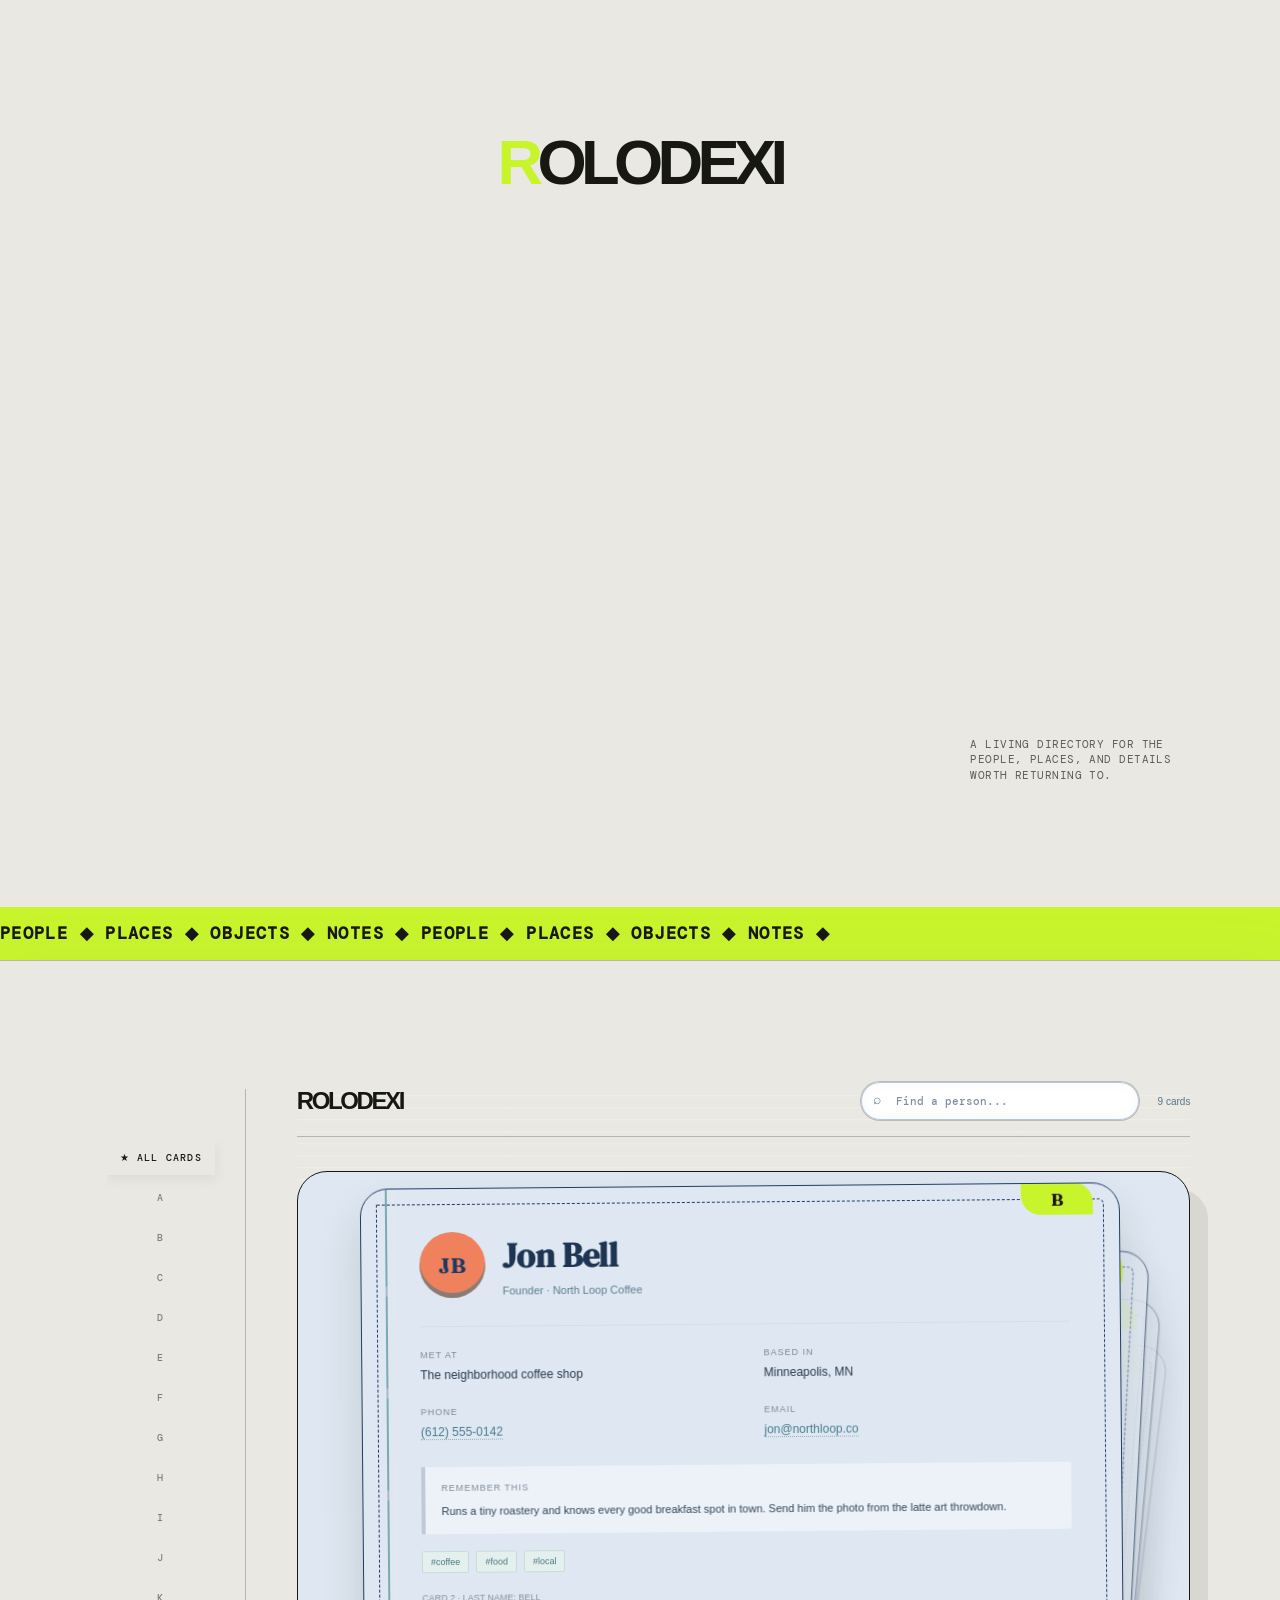
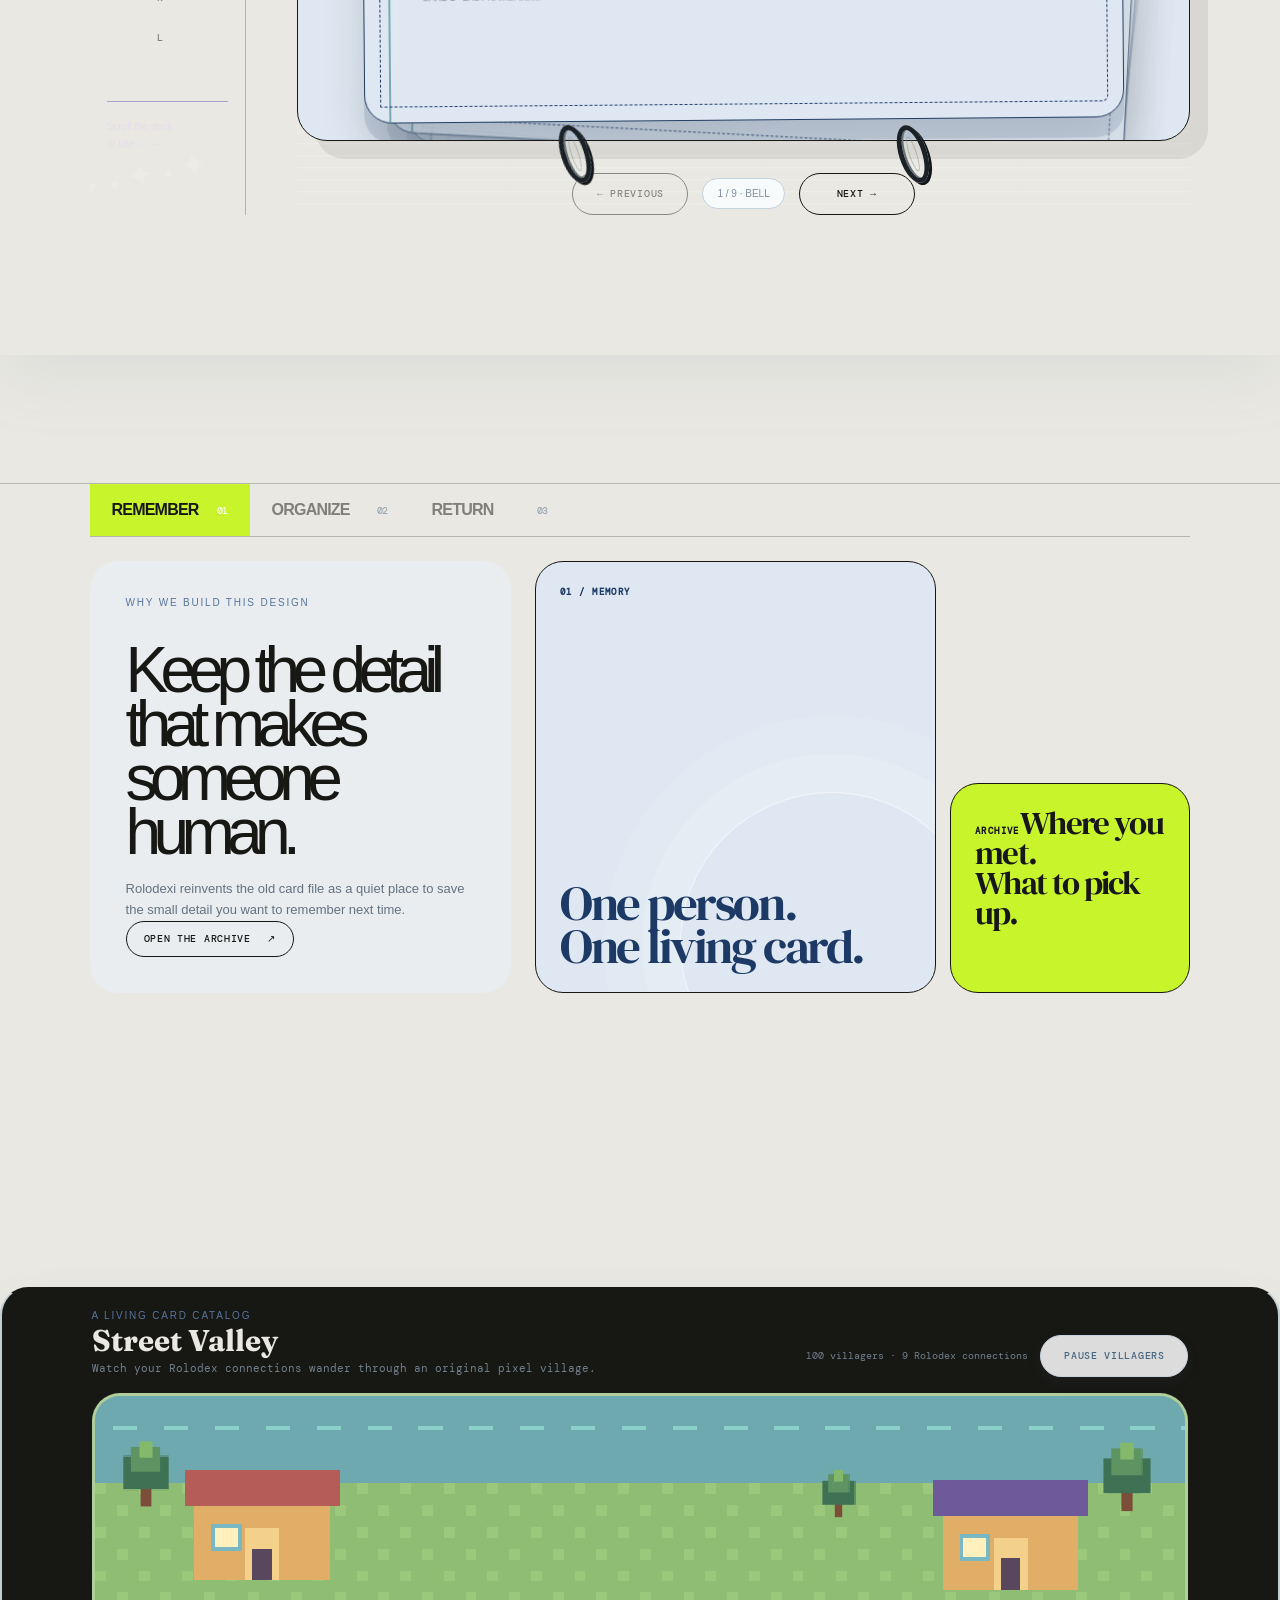
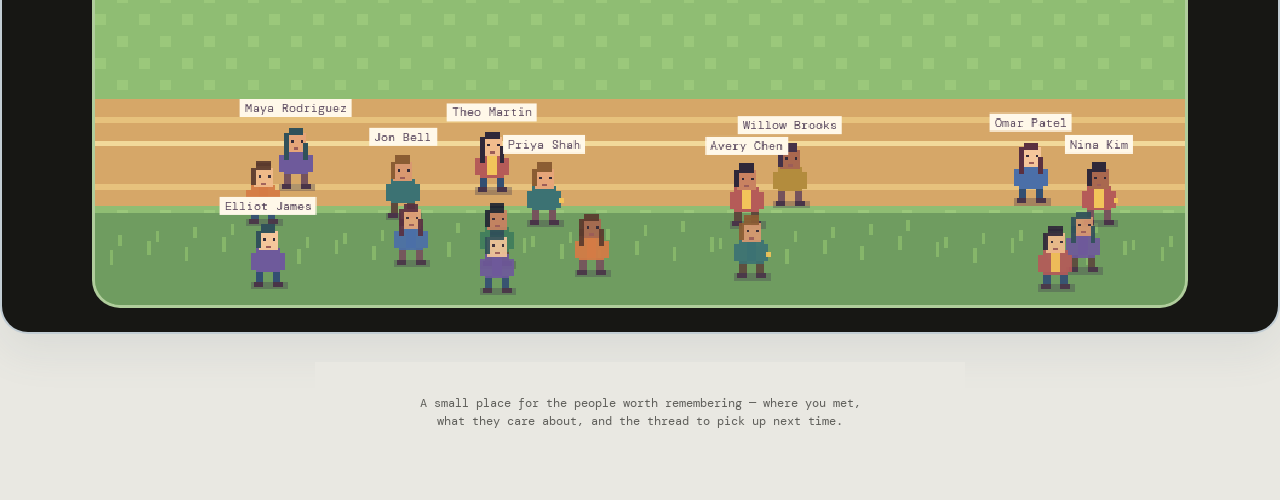
==== commit 0eb2e837: "Keep Rolodexi wordmark after intro" ====
--- a/index.html
+++ b/index.html
@@ -38,6 +38,7 @@
       </header>
 
       <section class="editorial-hero" id="top" aria-labelledby="editorialHeroHeading">
+        <div class="editorial-hero-wordmark" aria-hidden="true">ROLODEXI</div>
         <div class="hero-kicker">A LIVING DIRECTORY / SINCE 2026</div>
         <h2 id="editorialHeroHeading">People, places<br />and things worth<br /><em>returning to.</em></h2>
         <div class="hero-bottom">
--- a/light-theme.css
+++ b/light-theme.css
@@ -1256,6 +1256,22 @@
   opacity:1;
   animation:none;
 }
+body.ma-ui .editorial-hero {
+  position:relative;
+}
+body.ma-ui .editorial-hero-wordmark {
+  position:absolute;
+  top:12px;
+  left:50%;
+  z-index:2;
+  color:var(--ma-ink);
+  font:700 clamp(2.6rem,5vw,5rem)/.78 'Orbitron',sans-serif;
+  letter-spacing:-.09em;
+  transform:translateX(-50%);
+  transition:opacity .45s ease;
+}
+body.ma-ui.animation-lock .editorial-hero-wordmark { opacity:0; }
+body.ma-ui.animation-done .editorial-hero-wordmark { opacity:1; }
 @keyframes maHeroR {
   0% { transform:scale(14); opacity:1; }
   58% { transform:scale(14); opacity:1; }
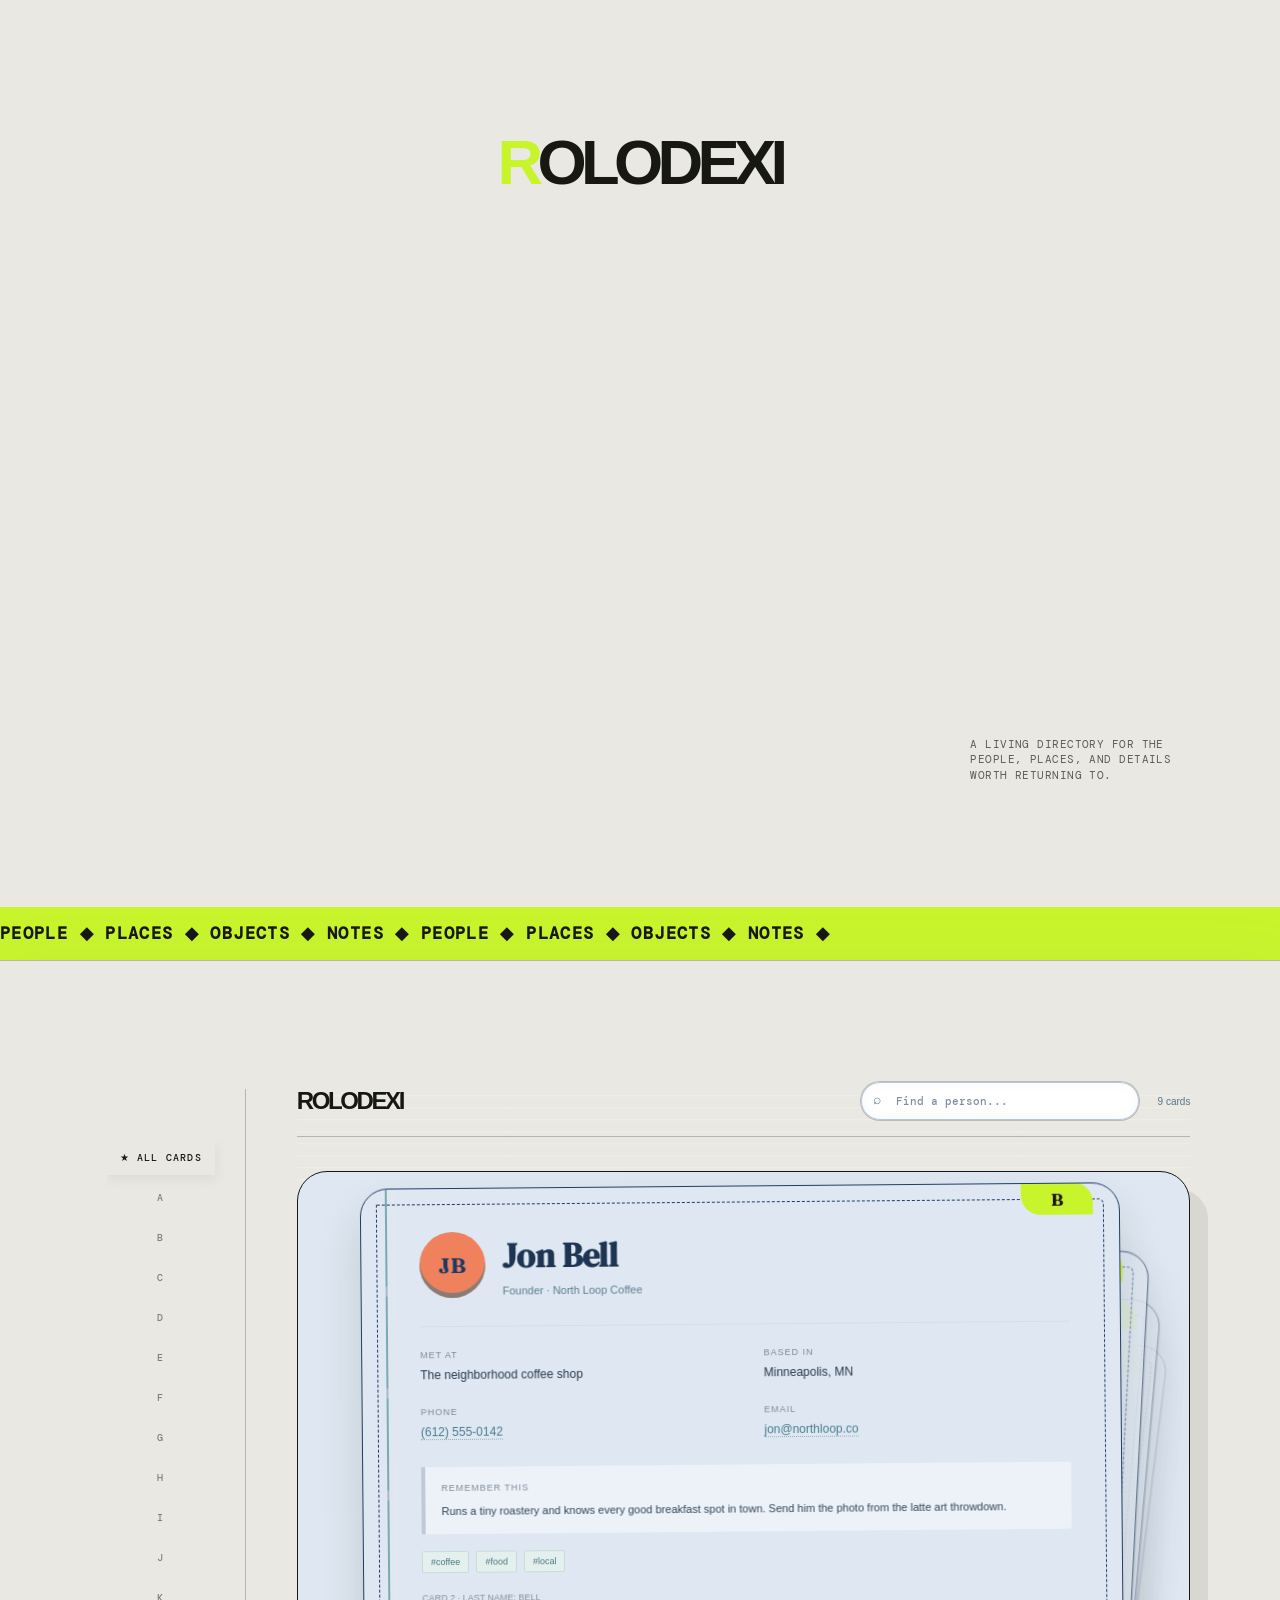
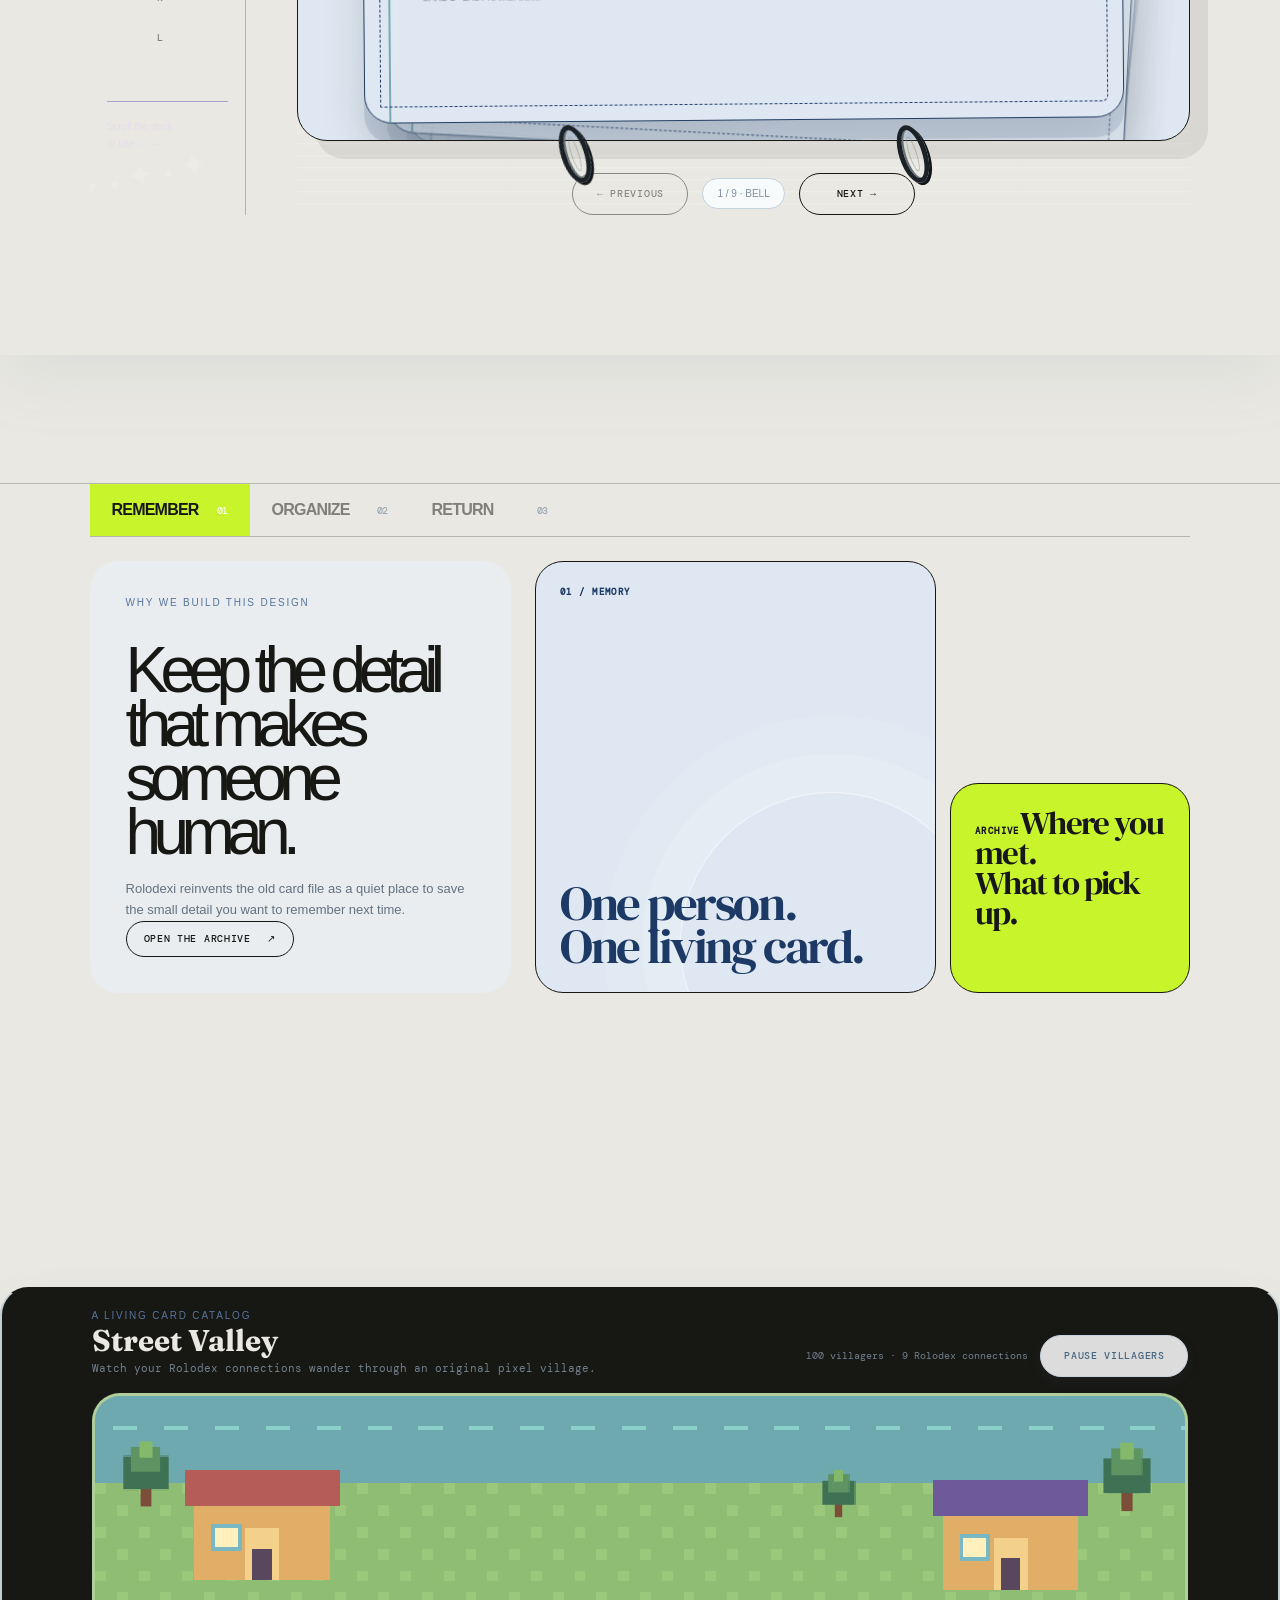
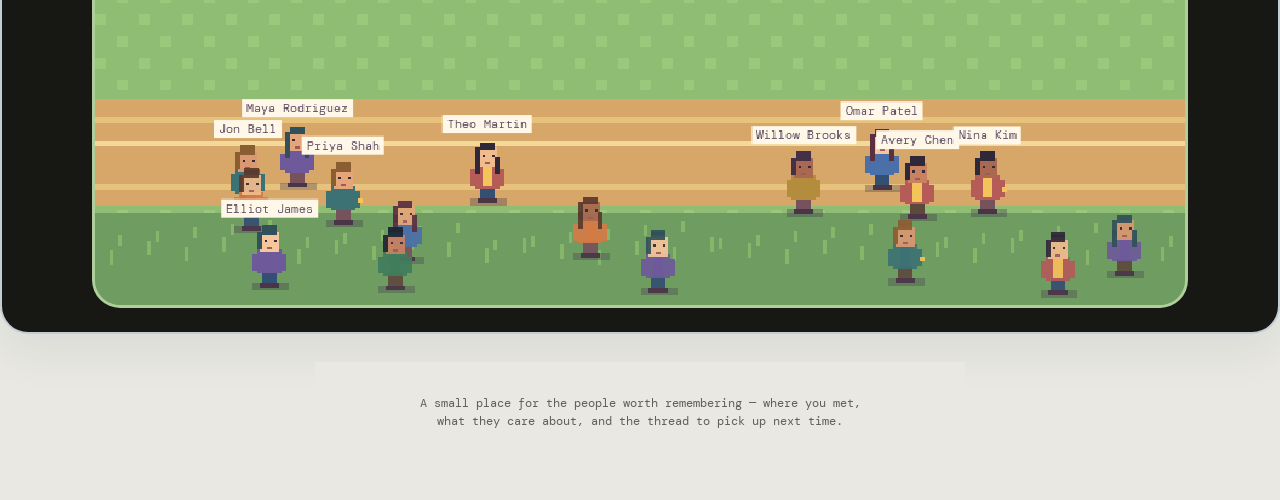
==== commit 6636ab77: "Align persistent wordmark with intro landing" ====
--- a/index.html
+++ b/index.html
@@ -38,7 +38,7 @@
       </header>
 
       <section class="editorial-hero" id="top" aria-labelledby="editorialHeroHeading">
-        <div class="editorial-hero-wordmark" aria-hidden="true">ROLODEXI</div>
+        <div class="editorial-hero-wordmark" aria-hidden="true"><span>R</span>OLODEXI</div>
         <div class="hero-kicker">A LIVING DIRECTORY / SINCE 2026</div>
         <h2 id="editorialHeroHeading">People, places<br />and things worth<br /><em>returning to.</em></h2>
         <div class="hero-bottom">
--- a/light-theme.css
+++ b/light-theme.css
@@ -1185,7 +1185,7 @@
   body.ma-ui .topbar { left:14px; right:14px; padding:14px; }
   body.ma-ui .global-brand h1 { font-size:16px; }
   body.ma-ui .top-actions .primary { padding:13px 12px; font-size:9px; }
-  body.ma-ui .editorial-hero { min-height:72vh; padding:8vh 20px 52px; }
+  body.ma-ui .editorial-hero { --editorial-top:122px; min-height:72vh; padding:8vh 20px 52px; }
   body.ma-ui .editorial-hero h2 { margin:12vh 0; font-size:clamp(3.2rem,16vw,6rem); }
   body.ma-ui .hero-bottom { display:block; }
   body.ma-ui .editorial-pill { margin-top:28px; }
@@ -1258,18 +1258,20 @@
 }
 body.ma-ui .editorial-hero {
   position:relative;
+  --editorial-top:126px;
 }
 body.ma-ui .editorial-hero-wordmark {
   position:absolute;
-  top:12px;
+  top:calc(18vh - var(--editorial-top));
   left:50%;
   z-index:2;
   color:var(--ma-ink);
-  font:700 clamp(2.6rem,5vw,5rem)/.78 'Orbitron',sans-serif;
+  font:700 clamp(4rem,11.5vw,11rem)/.78 'Orbitron',sans-serif;
   letter-spacing:-.09em;
-  transform:translateX(-50%);
+  transform:translate(-50%,-50%) scale(.43);
   transition:opacity .45s ease;
 }
+body.ma-ui .editorial-hero-wordmark span { color:var(--ma-acid); }
 body.ma-ui.animation-lock .editorial-hero-wordmark { opacity:0; }
 body.ma-ui.animation-done .editorial-hero-wordmark { opacity:1; }
 @keyframes maHeroR {
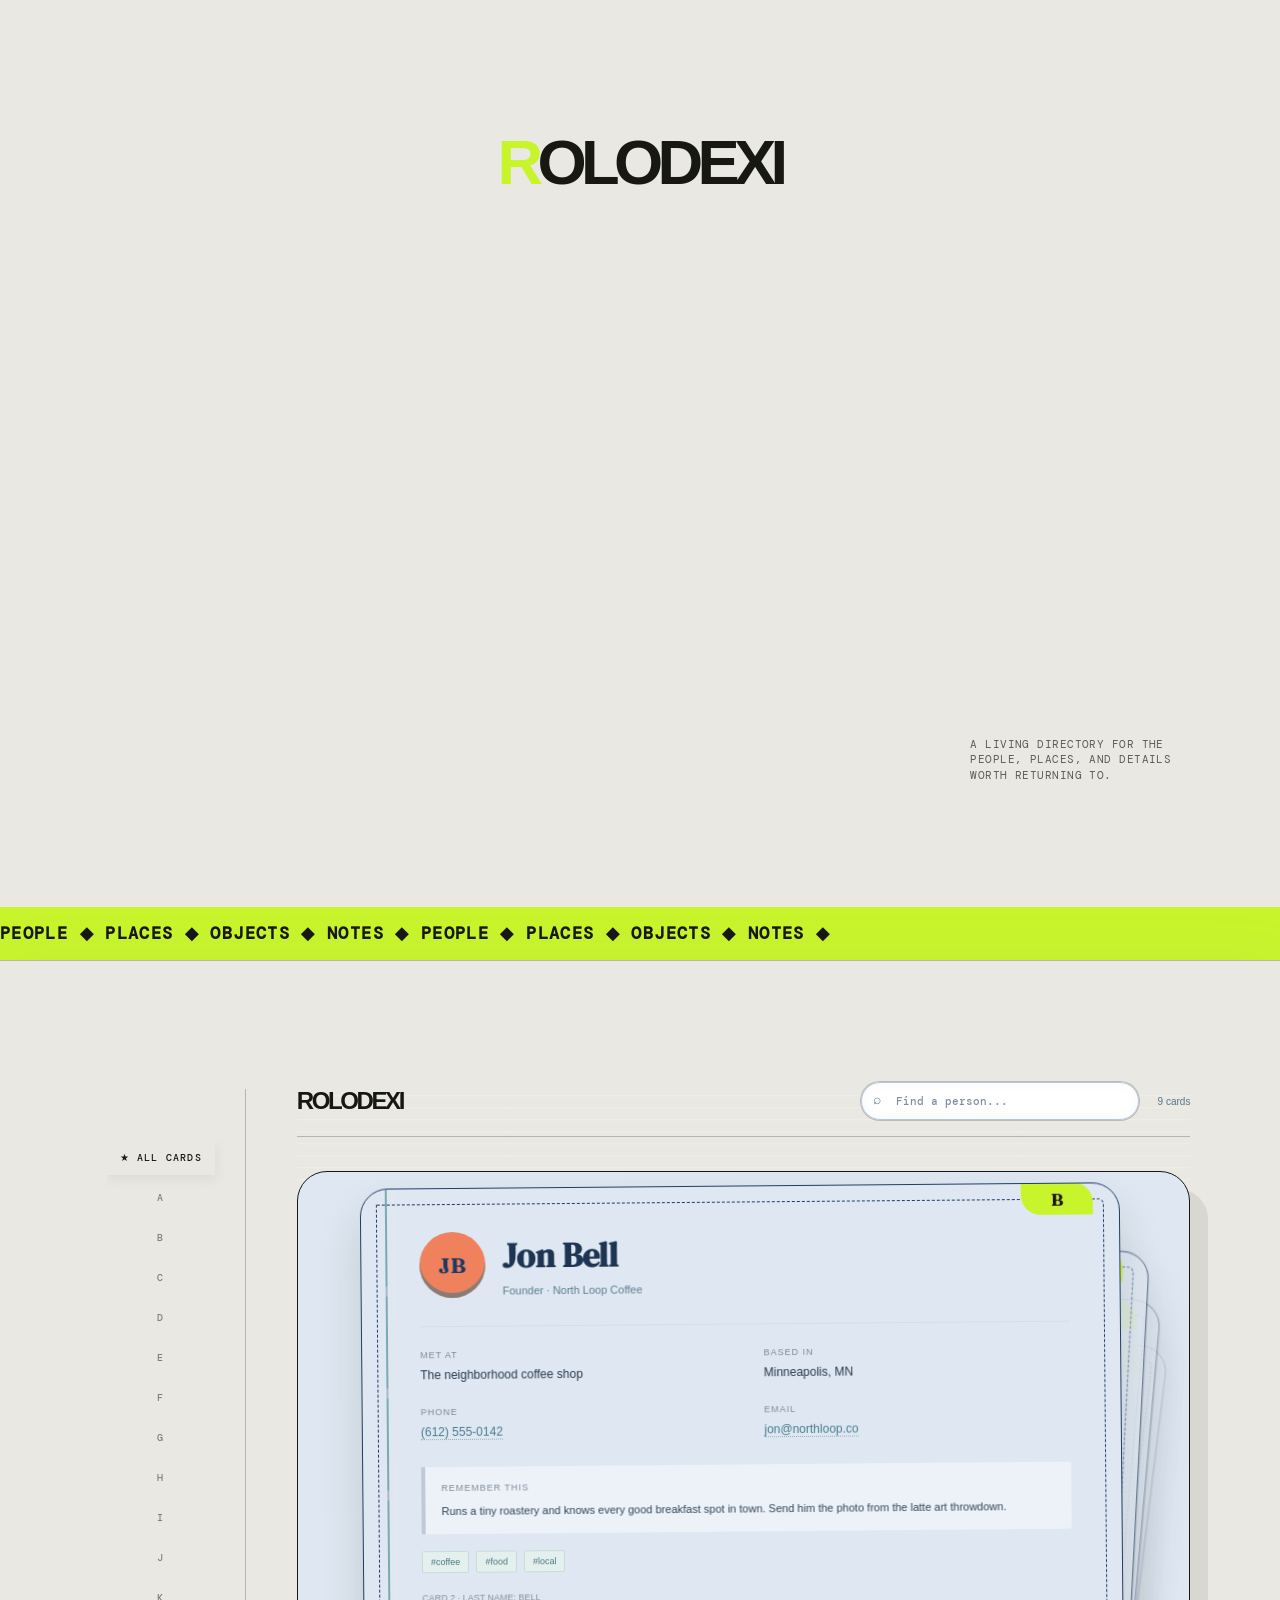
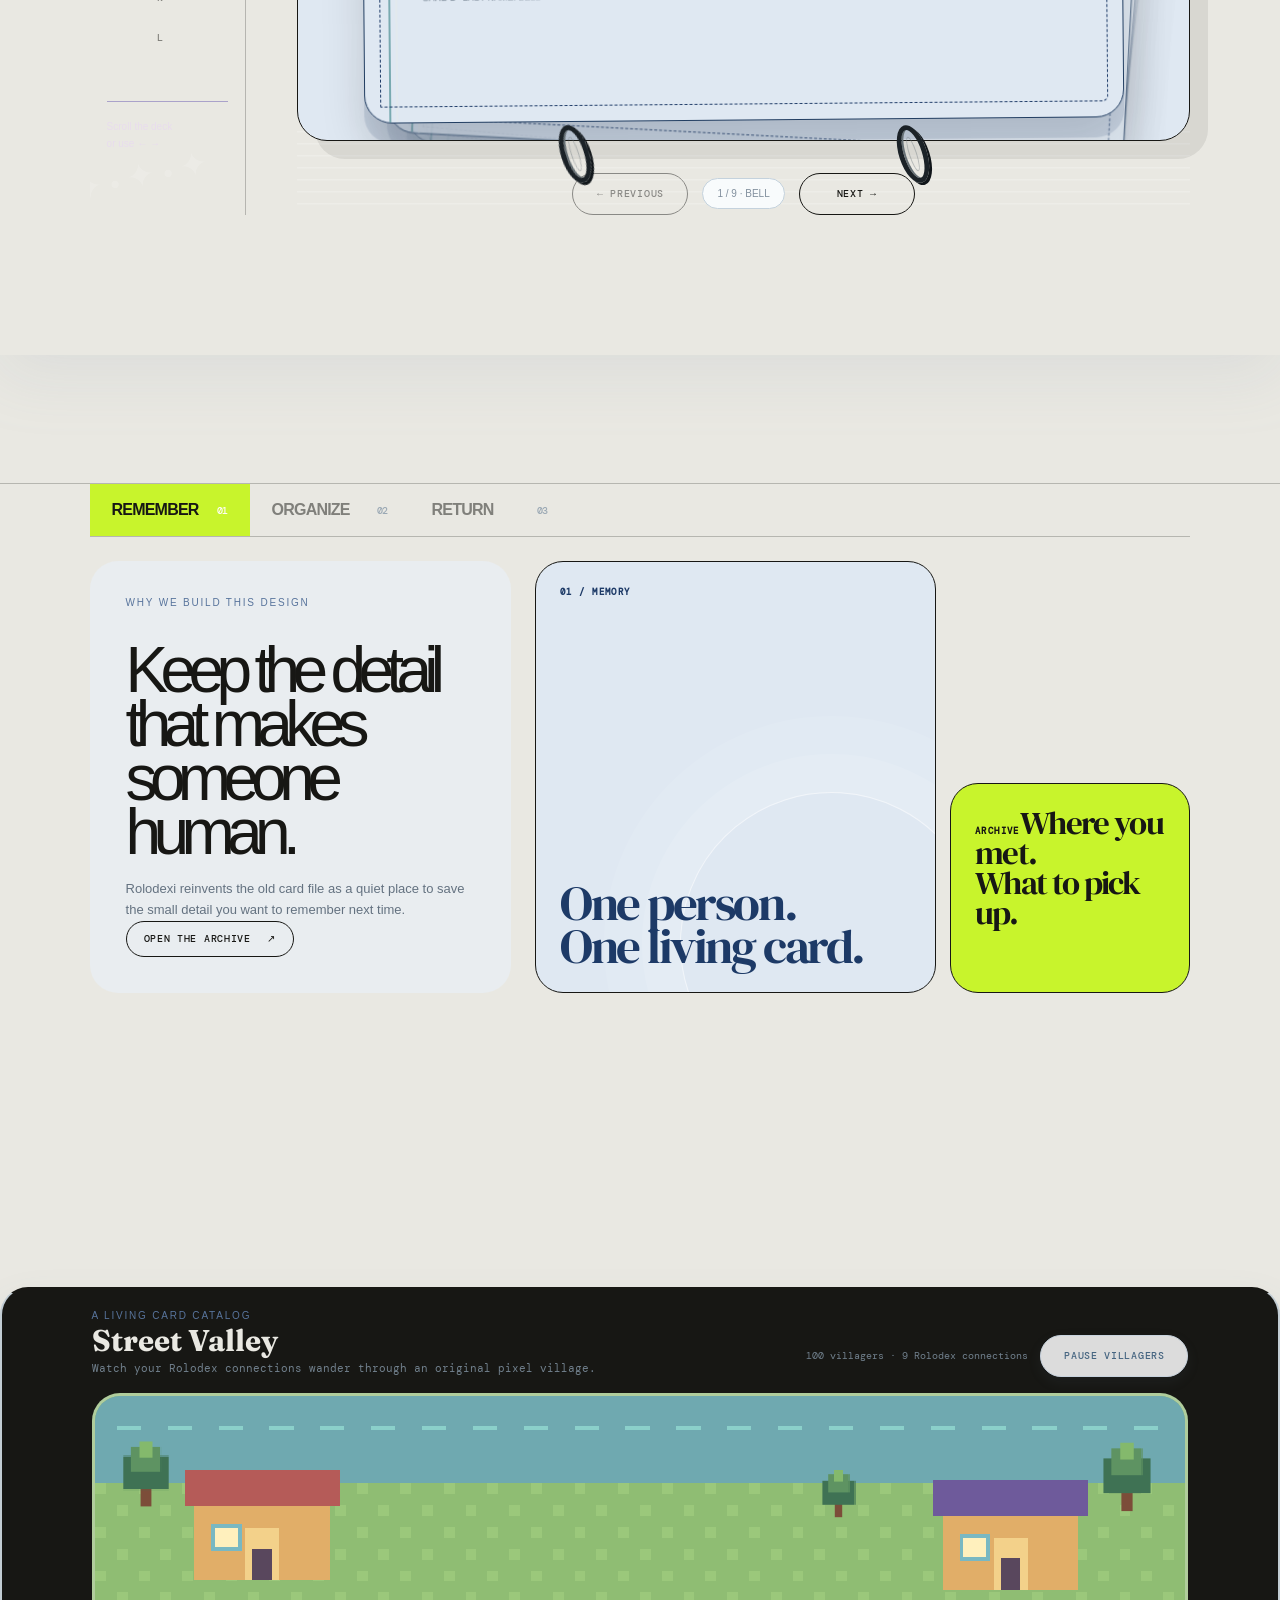
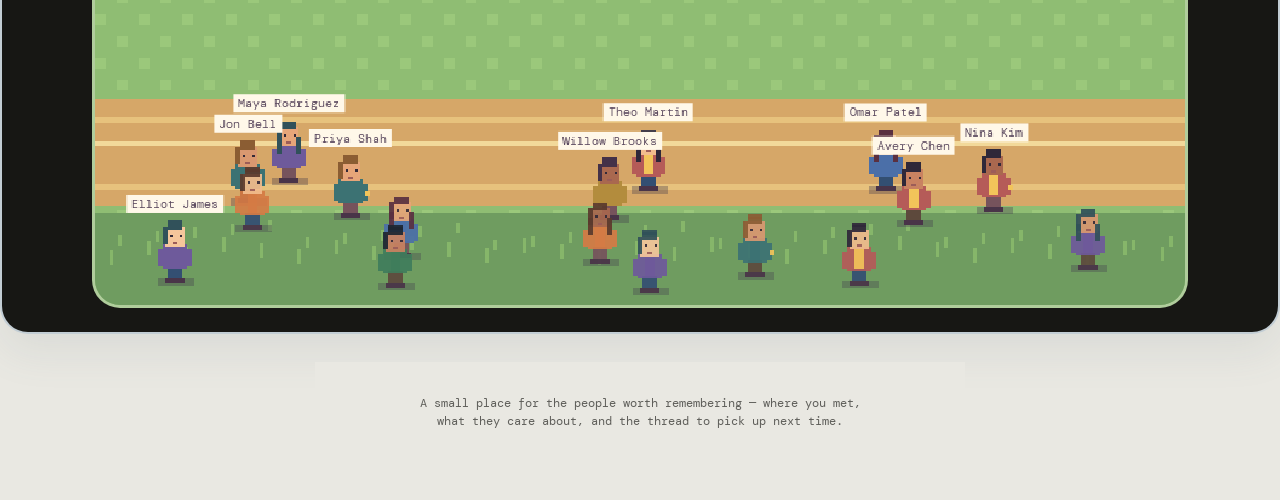
==== commit 74317307: "Remove Store navigation button" ====
--- a/index.html
+++ b/index.html
@@ -26,7 +26,6 @@
 
         <nav class="global-nav" aria-label="Global navigation">
           <button class="nav-link about-trigger" id="aboutBtn" type="button">About <span>↗</span></button>
-          <a class="nav-link" href="#rolodexSection">Store <span>↘</span></a>
           <a class="nav-link" href="#whySection">Why we build this design <span>↘</span></a>
         </nav>
 
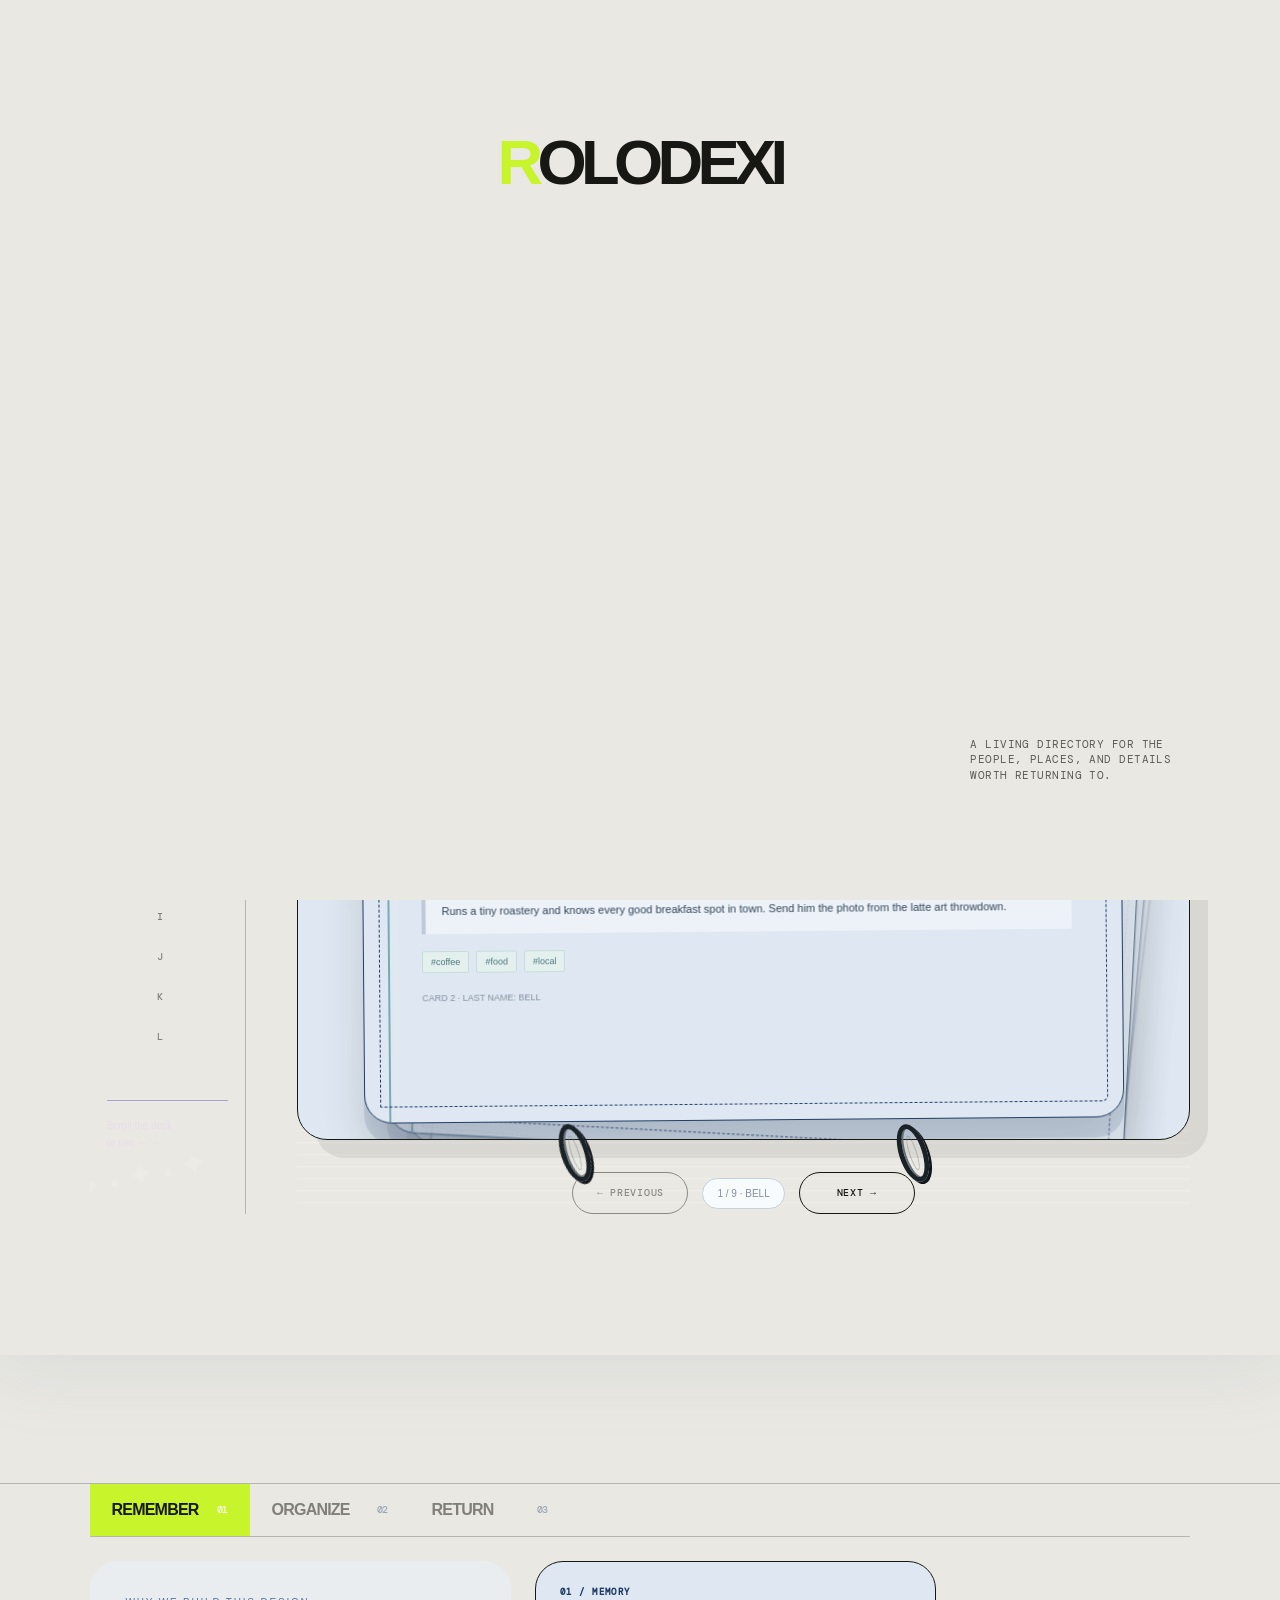
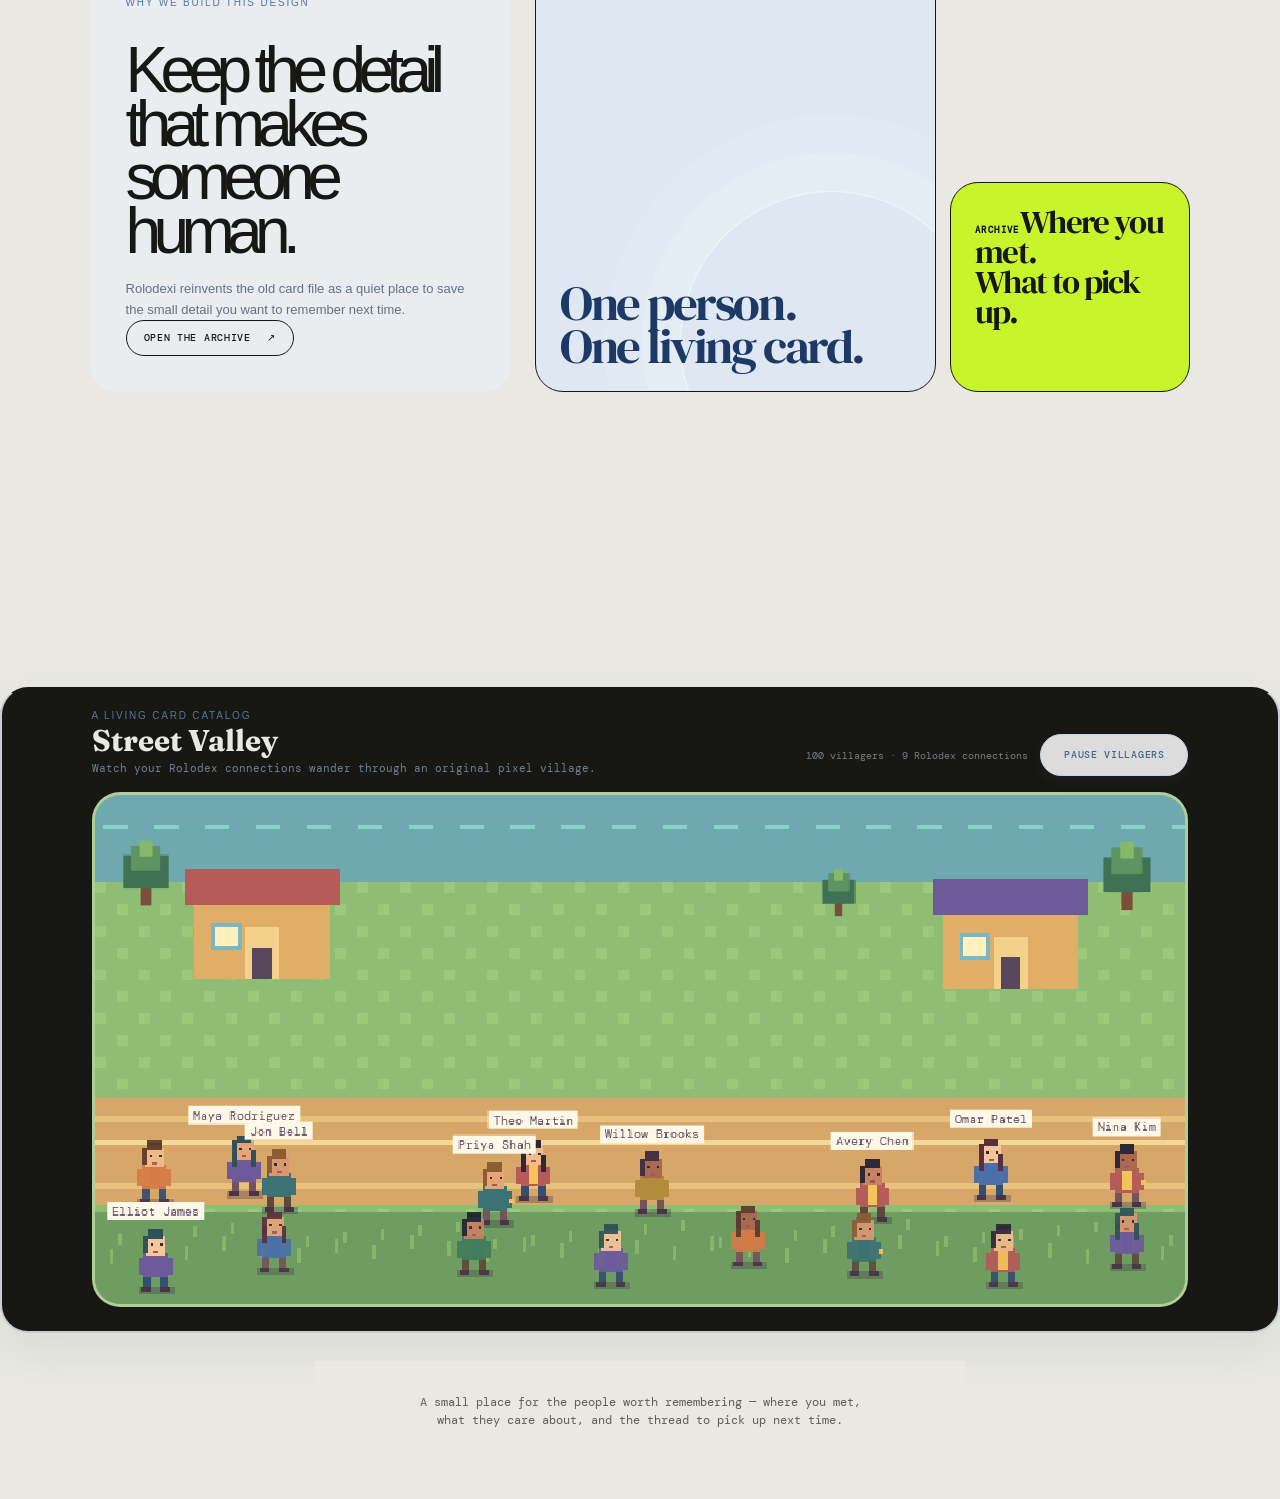
==== commit 454bbcd3: "Remove hero copy before Rolodexi archive" ====
--- a/index.html
+++ b/index.html
@@ -36,14 +36,8 @@
         </div>
       </header>
 
-      <section class="editorial-hero" id="top" aria-labelledby="editorialHeroHeading">
+      <section class="editorial-hero editorial-hero-mark-only" id="top" aria-label="Rolodexi introduction">
         <div class="editorial-hero-wordmark" aria-hidden="true"><span>R</span>OLODEXI</div>
-        <div class="hero-kicker">A LIVING DIRECTORY / SINCE 2026</div>
-        <h2 id="editorialHeroHeading">People, places<br />and things worth<br /><em>returning to.</em></h2>
-        <div class="hero-bottom">
-          <p>A tactile index for the references that shape how we see, make, and remember.</p>
-          <a class="editorial-pill" href="#rolodexSection">Explore the index <span>↓</span></a>
-        </div>
       </section>
 
       <div class="editorial-ticker" aria-hidden="true"><span>PEOPLE ◆ PLACES ◆ OBJECTS ◆ NOTES ◆ PEOPLE ◆ PLACES ◆ OBJECTS ◆ NOTES ◆</span></div>
--- a/light-theme.css
+++ b/light-theme.css
@@ -1022,6 +1022,10 @@
   justify-content:space-between;
   background:var(--ma-paper);
 }
+body.ma-ui .editorial-hero.editorial-hero-mark-only {
+  min-height:180px;
+  padding:0;
+}
 body.ma-ui .hero-kicker,
 body.ma-ui .editorial-hero .hero-kicker,
 body.ma-ui .section-label,
@@ -1186,6 +1190,7 @@
   body.ma-ui .global-brand h1 { font-size:16px; }
   body.ma-ui .top-actions .primary { padding:13px 12px; font-size:9px; }
   body.ma-ui .editorial-hero { --editorial-top:122px; min-height:72vh; padding:8vh 20px 52px; }
+  body.ma-ui .editorial-hero.editorial-hero-mark-only { min-height:160px; padding:0; }
   body.ma-ui .editorial-hero h2 { margin:12vh 0; font-size:clamp(3.2rem,16vw,6rem); }
   body.ma-ui .hero-bottom { display:block; }
   body.ma-ui .editorial-pill { margin-top:28px; }
@@ -1212,7 +1217,7 @@
 body.ma-ui .intro.is-done {
   opacity:0;
   visibility:hidden;
-  transition:opacity .7s ease,visibility .7s ease;
+  transition:opacity .55s ease,visibility .55s ease;
 }
 body.ma-ui .wordmark {
   position:absolute;
@@ -1223,17 +1228,17 @@
   font:700 clamp(4rem,11.5vw,11rem)/.78 'Orbitron',sans-serif;
   letter-spacing:-.09em;
   transform:translate(-50%,-50%);
-  animation:maWordmarkUp 1.5s 5s cubic-bezier(.7,0,.2,1) forwards;
+  animation:maWordmarkUp 1.18s 3.95s cubic-bezier(.7,0,.2,1) forwards;
 }
 body.ma-ui .wordmark span { display:inline-block; }
 body.ma-ui .wordmark span:first-child {
   color:var(--ma-acid);
-  animation:maHeroR 3.55s cubic-bezier(.72,0,.16,1) forwards;
+  animation:maHeroR 2.8s cubic-bezier(.72,0,.16,1) forwards;
   transform-origin:center;
 }
 body.ma-ui .wordmark span:not(:first-child) {
   opacity:0;
-  animation:maLettersIn .7s 2.25s ease-out forwards;
+  animation:maLettersIn .55s 1.78s ease-out forwards;
 }
 body.ma-ui .intro-note {
   position:absolute;
@@ -1246,11 +1251,11 @@
   font:11px/1.4 'DM Mono',monospace;
   letter-spacing:.04em;
   text-transform:uppercase;
-  animation:maFadeIn .8s 4.8s forwards;
+  animation:maFadeIn .63s 3.8s forwards;
 }
 body.ma-ui.animation-lock .app {
   opacity:0;
-  animation:maPageReveal 1.1s 6.7s ease-out forwards;
+  animation:maPageReveal .87s 5.3s ease-out forwards;
 }
 body.ma-ui.animation-done .app {
   opacity:1;
@@ -1346,7 +1351,7 @@
   color:#1d3552;
   font:700 clamp(220px,72vw,980px)/.72 'Helvetica Neue',Helvetica,Arial,sans-serif;
   box-shadow:none;
-  animation:introRJourney 6.2s cubic-bezier(.2,.78,.2,1) both;
+  animation:introRJourney 4.8s cubic-bezier(.2,.78,.2,1) both;
 }
 
 .orbit-rail {
@@ -1354,19 +1359,19 @@
   left:7%;
   width:86%;
   background:linear-gradient(90deg,transparent,#6d9aa5 16%,#6d9aa5 84%,transparent);
-  animation:introRailJourney 6.2s ease-in-out both;
+  animation:introRailJourney 4.8s ease-in-out both;
 }
 
 .ring-one {
-  animation:introRingJourneyOne 6.2s cubic-bezier(.2,.75,.2,1) both;
+  animation:introRingJourneyOne 4.8s cubic-bezier(.2,.75,.2,1) both;
 }
 
 .ring-two {
-  animation:introRingJourneyTwo 6.2s cubic-bezier(.2,.75,.2,1) both;
+  animation:introRingJourneyTwo 4.8s cubic-bezier(.2,.75,.2,1) both;
 }
 
 .intro-loader-character {
-  animation:introCharacterFollow 6.2s cubic-bezier(.2,.75,.2,1) both;
+  animation:introCharacterFollow 4.8s cubic-bezier(.2,.75,.2,1) both;
 }
 
 .intro-loader-wordmark {
@@ -1374,27 +1379,27 @@
   left:7%;
   transform:translateY(-50%) scale(.72);
   transform-origin:left center;
-  animation:introWordmarkLift 6.2s cubic-bezier(.2,.8,.2,1) both;
+  animation:introWordmarkLift 4.8s cubic-bezier(.2,.8,.2,1) both;
 }
 
 .intro-loader-about {
-  animation:introAboutReveal 6.2s ease-in-out both;
+  animation:introAboutReveal 4.8s ease-in-out both;
 }
 
 .intro-loader-copy {
-  animation:introCopyReveal 6.2s cubic-bezier(.2,.8,.2,1) both;
+  animation:introCopyReveal 4.8s cubic-bezier(.2,.8,.2,1) both;
 }
 
 .intro-pointer {
-  animation:introPointerOpen 6.2s cubic-bezier(.2,.75,.2,1) both;
+  animation:introPointerOpen 4.8s cubic-bezier(.2,.75,.2,1) both;
 }
 
 .intro-pointer:after {
-  animation:introPointerClick 6.2s ease-in-out both;
+  animation:introPointerClick 4.8s ease-in-out both;
 }
 
 .intro-blue-corner {
-  animation:introCornerReveal 6.2s ease-in-out both;
+  animation:introCornerReveal 4.8s ease-in-out both;
 }
 
 @keyframes introSurfaceIn {
@@ -2317,7 +2322,7 @@
   color:#1d3552;
   font:700 clamp(220px,72vw,980px)/.72 'Helvetica Neue',Helvetica,Arial,sans-serif;
   box-shadow:none;
-  animation:introRJourney 6.2s cubic-bezier(.2,.78,.2,1) both !important;
+  animation:introRJourney 4.8s cubic-bezier(.2,.78,.2,1) both !important;
 }
 
 .intro-loader .orbit-rail {
@@ -2325,19 +2330,19 @@
   left:7%;
   width:86%;
   background:linear-gradient(90deg,transparent,#6d9aa5 16%,#6d9aa5 84%,transparent);
-  animation:introRailJourney 6.2s ease-in-out both !important;
+  animation:introRailJourney 4.8s ease-in-out both !important;
 }
 
 .intro-loader .ring-one {
-  animation:introRingJourneyOne 6.2s cubic-bezier(.2,.75,.2,1) both !important;
+  animation:introRingJourneyOne 4.8s cubic-bezier(.2,.75,.2,1) both !important;
 }
 
 .intro-loader .ring-two {
-  animation:introRingJourneyTwo 6.2s cubic-bezier(.2,.75,.2,1) both !important;
+  animation:introRingJourneyTwo 4.8s cubic-bezier(.2,.75,.2,1) both !important;
 }
 
 .intro-loader .intro-loader-character {
-  animation:introCharacterFollow 6.2s cubic-bezier(.2,.75,.2,1) both !important;
+  animation:introCharacterFollow 4.8s cubic-bezier(.2,.75,.2,1) both !important;
 }
 
 .intro-loader .intro-loader-wordmark {
@@ -2345,27 +2350,27 @@
   left:7%;
   transform:translateY(-50%) scale(.72);
   transform-origin:left center;
-  animation:introWordmarkLift 6.2s cubic-bezier(.2,.8,.2,1) both !important;
+  animation:introWordmarkLift 4.8s cubic-bezier(.2,.8,.2,1) both !important;
 }
 
 .intro-loader .intro-loader-about {
-  animation:introAboutReveal 6.2s ease-in-out both !important;
+  animation:introAboutReveal 4.8s ease-in-out both !important;
 }
 
 .intro-loader .intro-loader-copy {
-  animation:introCopyReveal 6.2s cubic-bezier(.2,.8,.2,1) both !important;
+  animation:introCopyReveal 4.8s cubic-bezier(.2,.8,.2,1) both !important;
 }
 
 .intro-loader .intro-pointer {
-  animation:introPointerOpen 6.2s cubic-bezier(.2,.75,.2,1) both !important;
+  animation:introPointerOpen 4.8s cubic-bezier(.2,.75,.2,1) both !important;
 }
 
 .intro-loader .intro-pointer:after {
-  animation:introPointerClick 6.2s ease-in-out both !important;
+  animation:introPointerClick 4.8s ease-in-out both !important;
 }
 
 .intro-loader .intro-blue-corner {
-  animation:introCornerReveal 6.2s ease-in-out both !important;
+  animation:introCornerReveal 4.8s ease-in-out both !important;
 }
 
 @media (prefers-reduced-motion:reduce) {
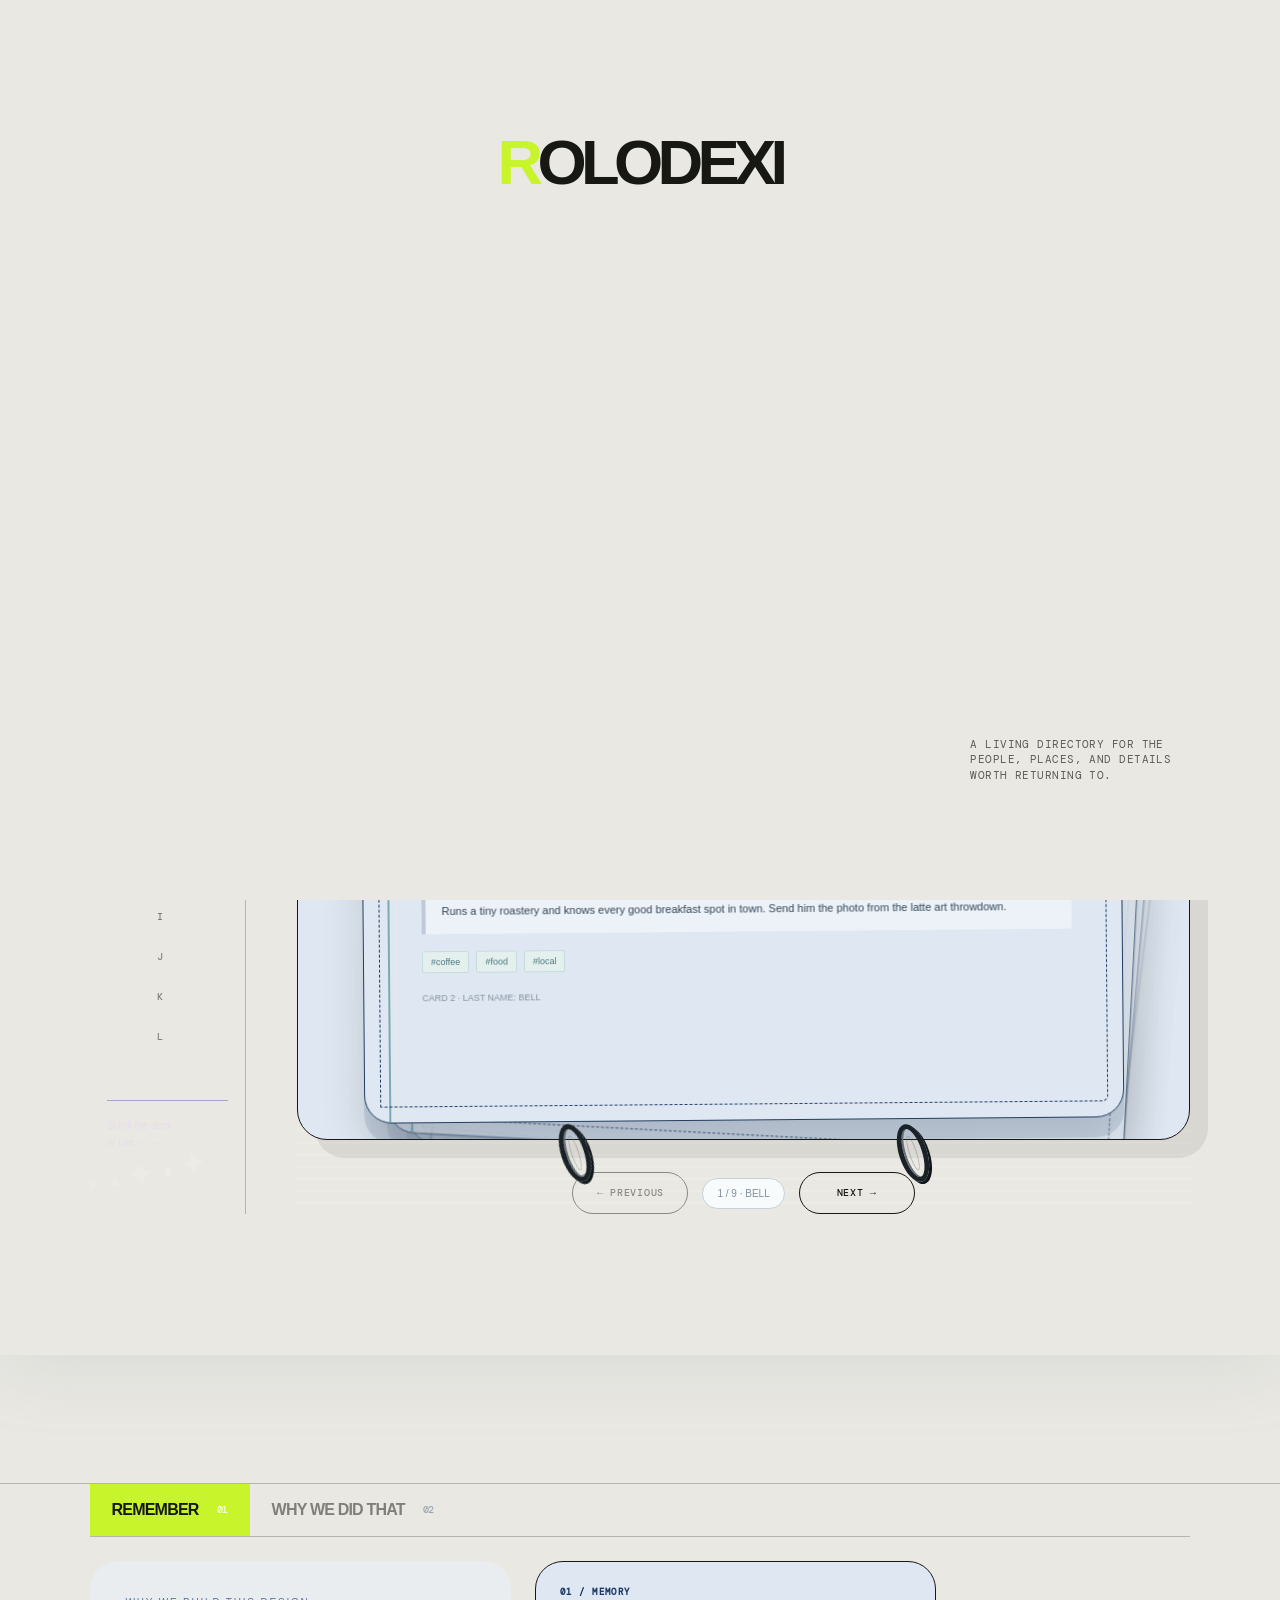
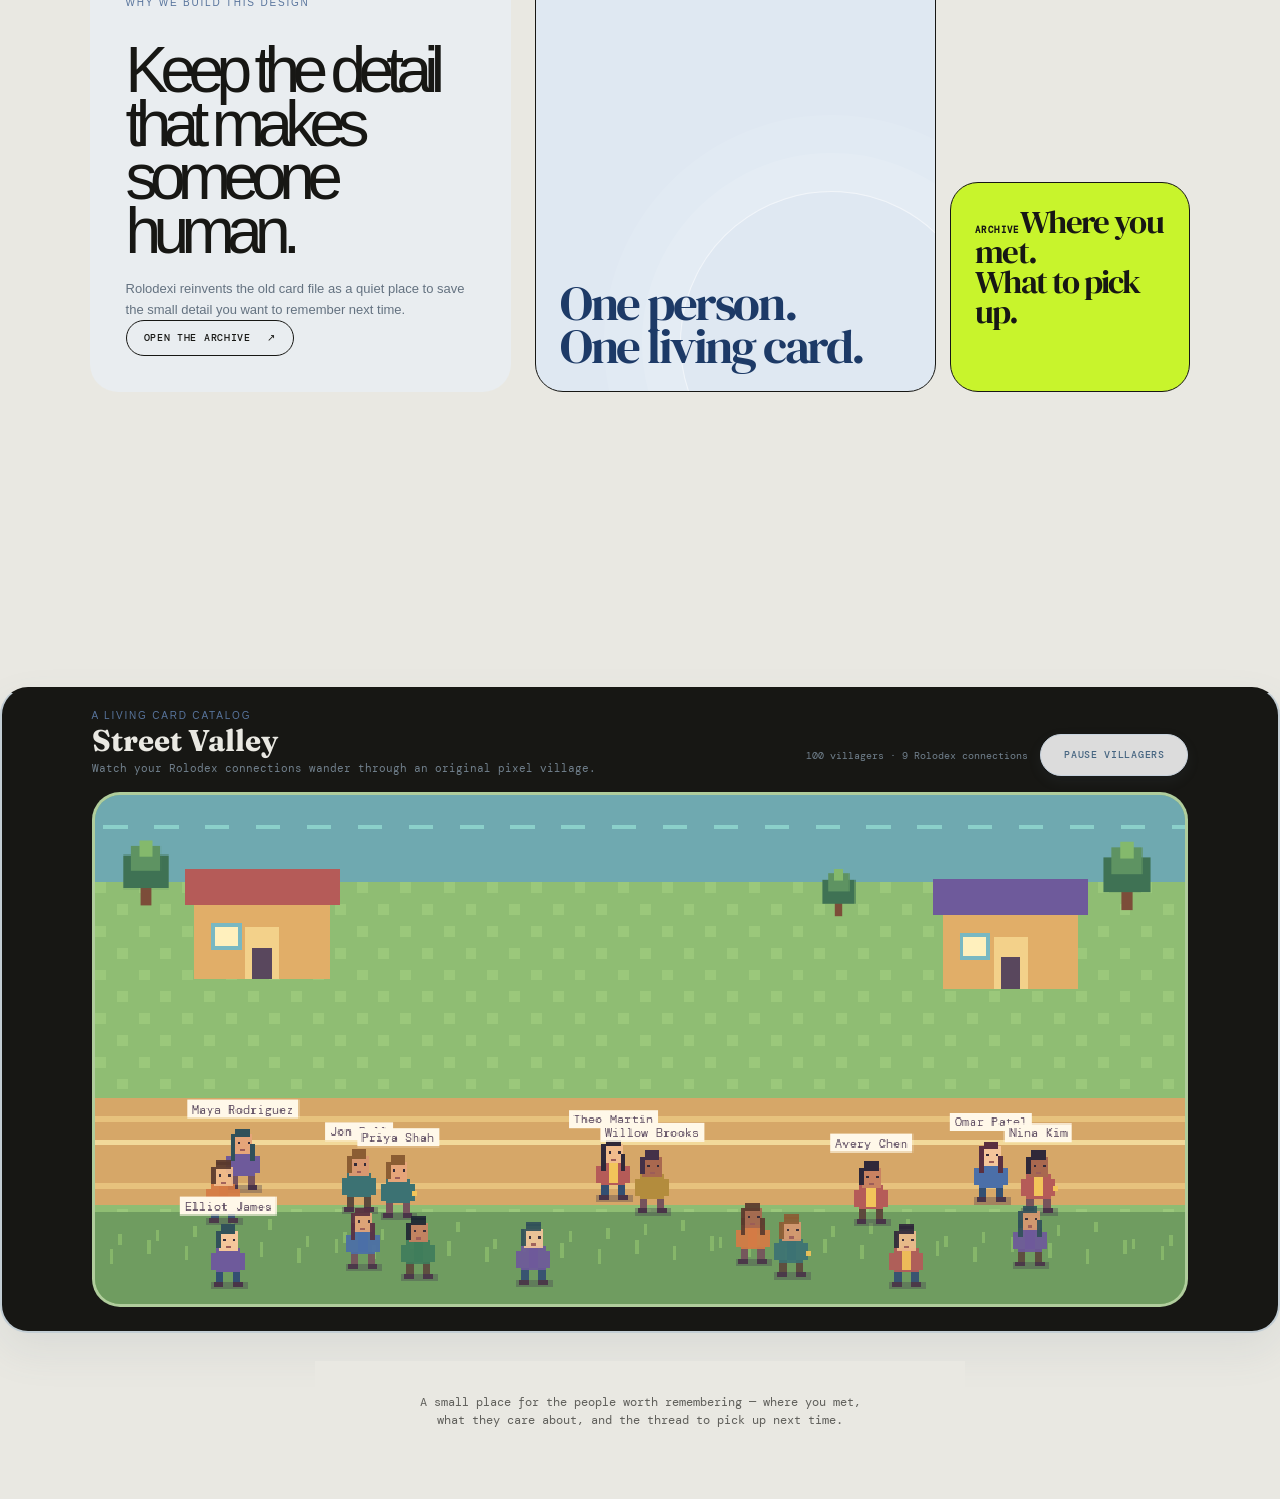
==== commit 6c076c6e: "Refocus Why section content" ====
--- a/index.html
+++ b/index.html
@@ -88,8 +88,7 @@
       <section class="why-section" id="whySection" aria-labelledby="whyHeading">
         <div class="why-tabs" role="tablist" aria-label="How Rolodexi works">
           <button class="why-tab is-active" type="button" role="tab" aria-selected="true" data-why-tab="remember">Remember <span>01</span></button>
-          <button class="why-tab" type="button" role="tab" aria-selected="false" data-why-tab="organize">Organize <span>02</span></button>
-          <button class="why-tab" type="button" role="tab" aria-selected="false" data-why-tab="return">Return <span>03</span></button>
+          <button class="why-tab" type="button" role="tab" aria-selected="false" data-why-tab="organize">Why we did that <span>02</span></button>
         </div>
         <div class="why-grid">
           <div class="why-copy">
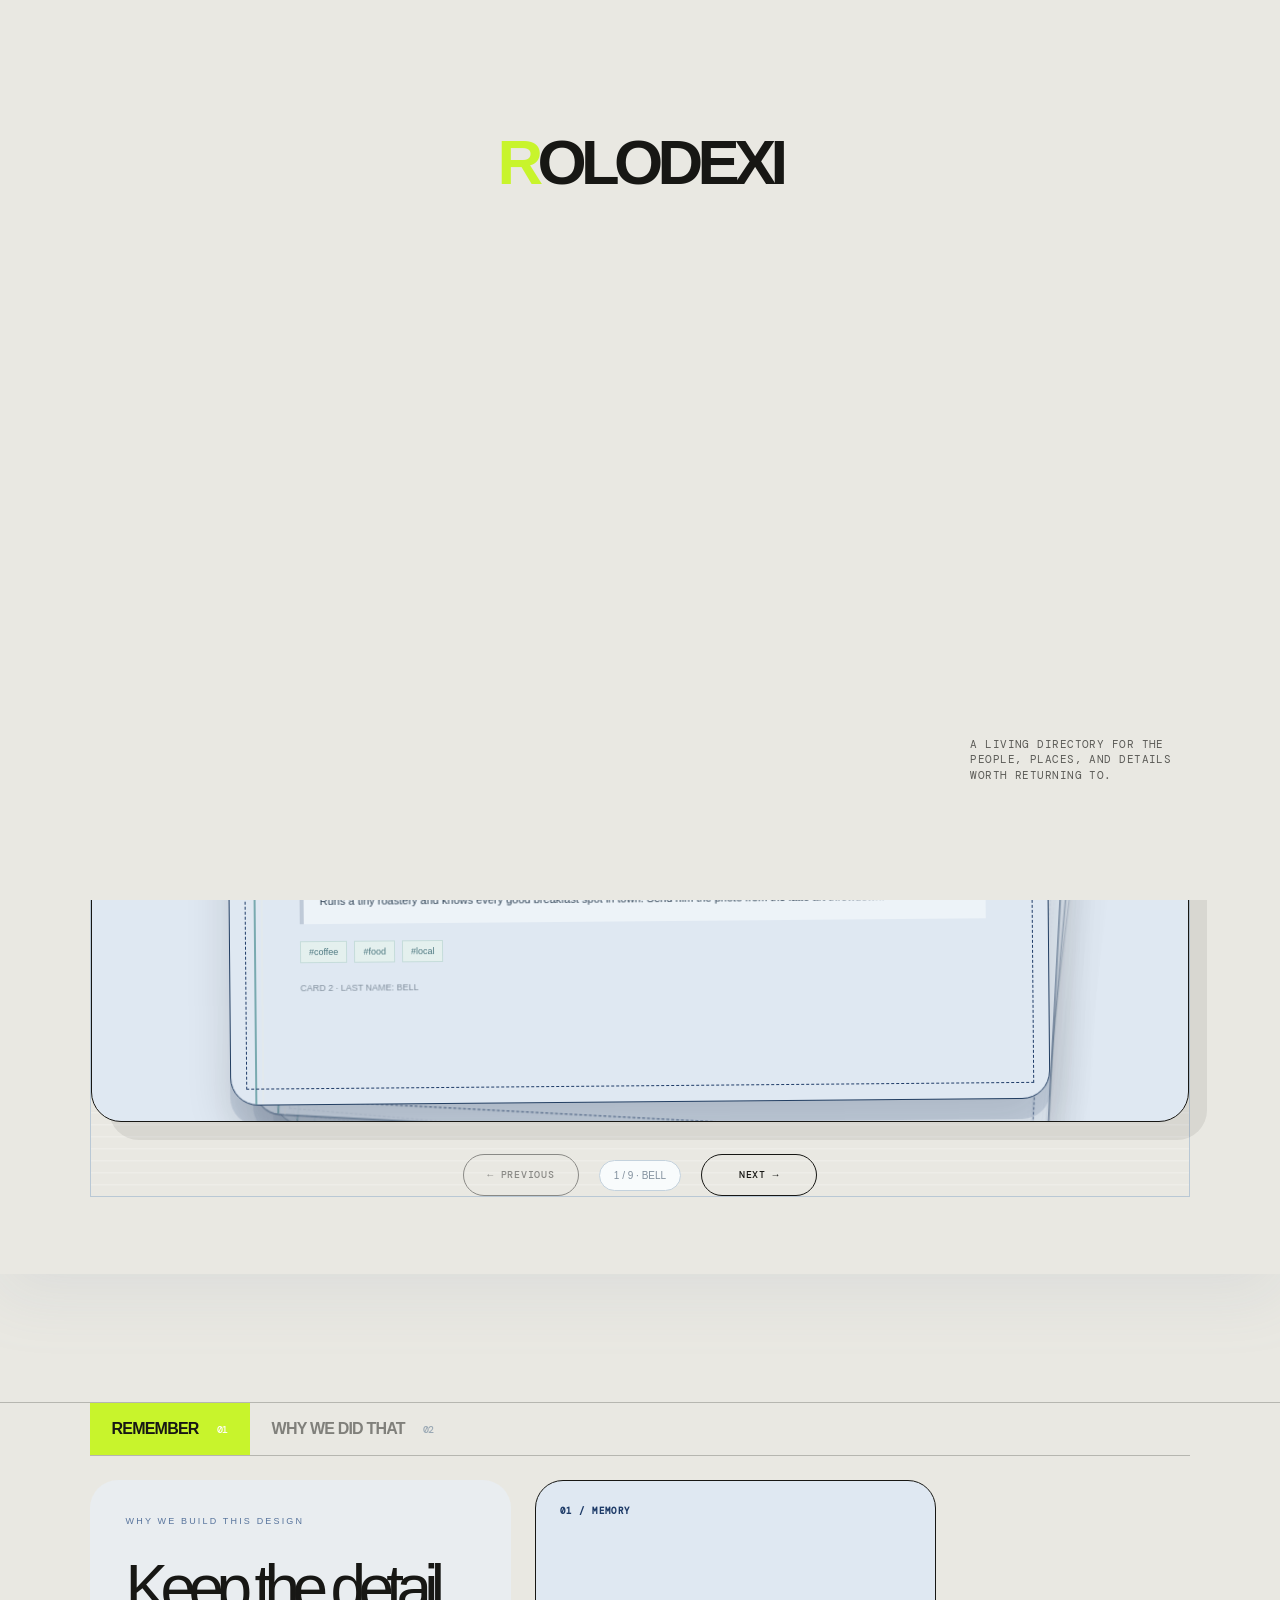
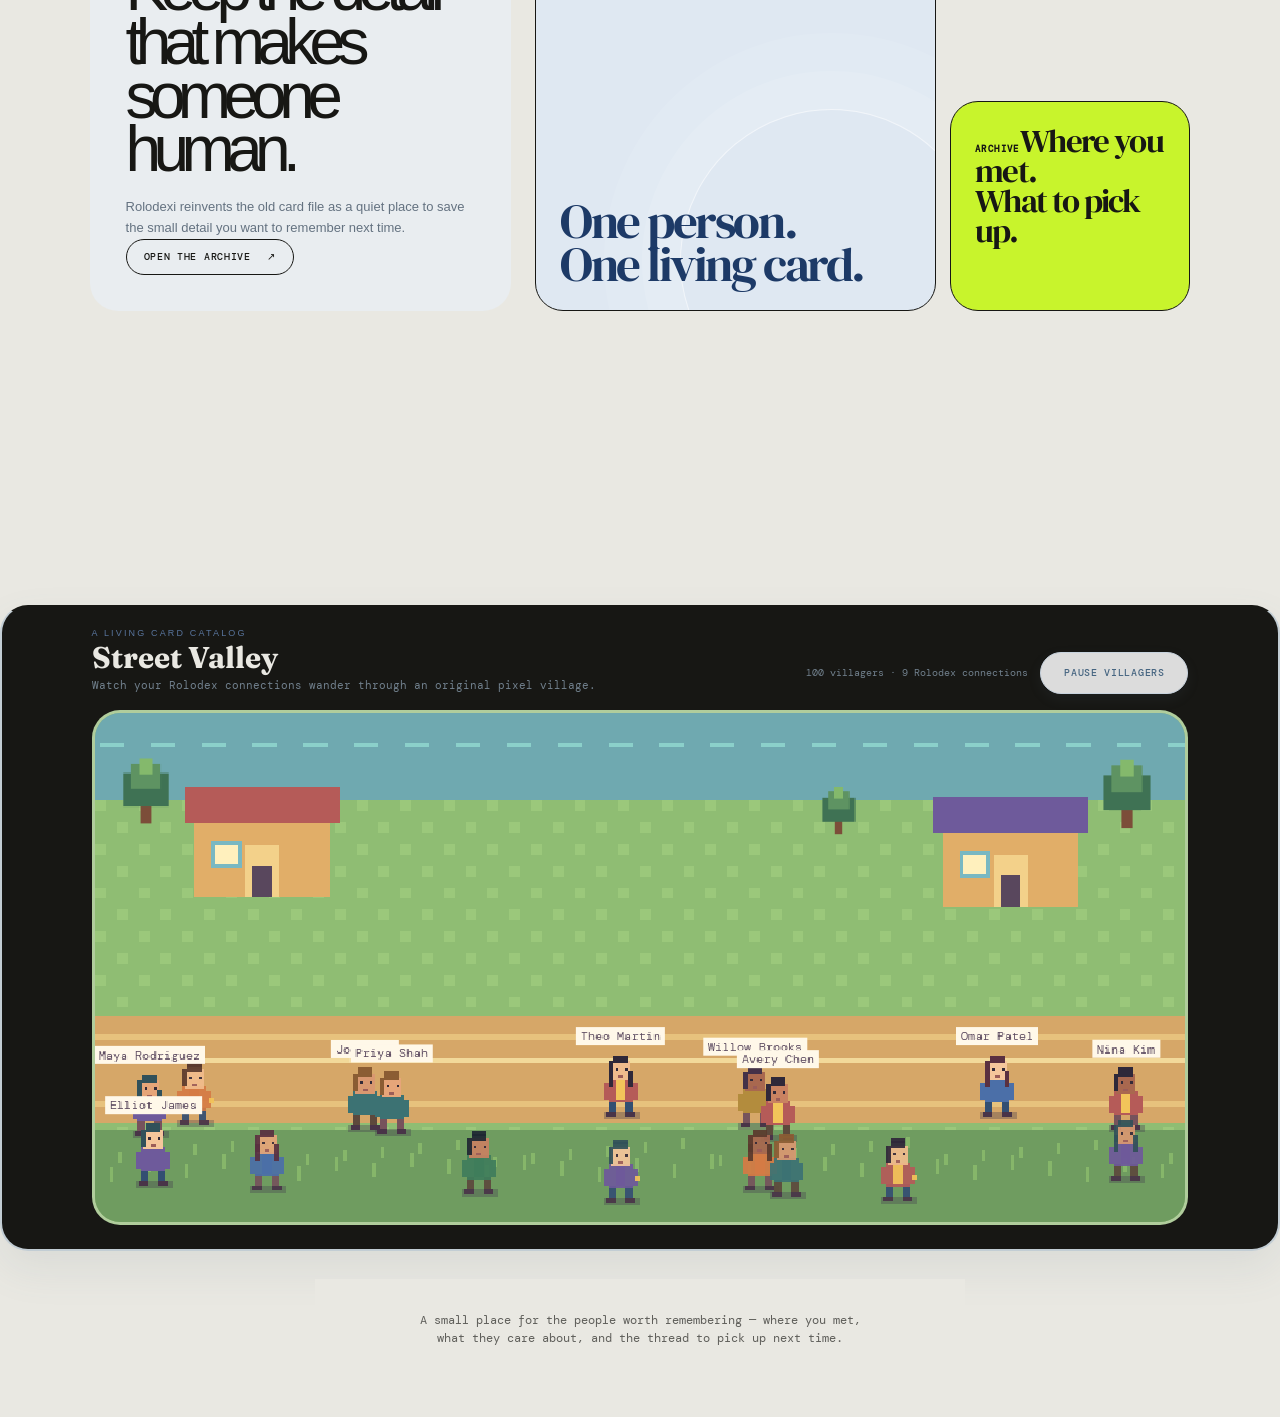
==== commit b41d6382: "Merge branch 'main' into ui_thinking" ====
--- a/index.html
+++ b/index.html
@@ -30,6 +30,7 @@
         </nav>
 
         <div class="top-actions">
+          <button class="ghost" id="logoutBtn" type="button" hidden>Sign out</button>
           <button class="ghost" id="exportBtn" type="button">Export cards</button>
           <button class="ghost" id="updateBtn" type="button">Update card</button>
           <button class="primary" id="addBtn" type="button">＋ Add person</button>
@@ -210,10 +211,10 @@
             </select>
           </label>
 
-          <label>
+          <!-- <label>
             Pronouns (if stated)
             <input name="pronouns" />
-          </label>
+          </label> -->
 
           <label class="field full">
             Memorable events (one per line)
@@ -240,7 +241,7 @@
         <label class="field full">Name key<select id="updateName" required></select></label>
         <div class="update-fields">
           <label class="update-field"><span><input type="checkbox" data-field="role" /> Role / company</span><input data-update-value="role" placeholder="Designer at..." disabled /></label>
-          <label class="update-field"><span><input type="checkbox" data-field="gender" /> Human type</span><select data-update-value="gender" disabled><option value="">Not specified</option><option value="female">Female</option><option value="male">Male</option></select></label>
+          <label class="update-field"><span><input type="checkbox" data-field="gender" /> Gender</span><select data-update-value="gender" disabled><option value="">Not specified</option><option value="female">Female</option><option value="male">Male</option></select></label>
           <label class="update-field"><span><input type="checkbox" data-field="met" /> Where you met</span><input data-update-value="met" placeholder="Saturday market" disabled /></label>
           <label class="update-field"><span><input type="checkbox" data-field="city" /> City</span><input data-update-value="city" placeholder="Portland, OR" disabled /></label>
           <label class="update-field"><span><input type="checkbox" data-field="phone" /> Phone</span><input data-update-value="phone" placeholder="(555) 123-4567" disabled /></label>
--- a/styles.css
+++ b/styles.css
@@ -776,6 +776,349 @@
   .app {
   padding:22px 12px;
 }
+}
+
+/* ---------- Professional editorial skin ---------- */
+:root {
+  --ink:#3c3540;
+  --muted:#827582;
+  --paper:#fffaf0;
+  --rust:#e78376;
+  --mustard:#f2cb67;
+  --teal:#5b9992;
+  --lilac:#8175a7;
+  --pink:#f2c8c4;
+  --mint:#d6ebe1;
+  --line:#e5cfd1;
+  --shadow:0 20px 55px #75608035;
+}
+
+body {
+  color:var(--ink);
+  background:#f4e6e3;
+  font-family:Arial, Helvetica, sans-serif;
+}
+
+body:before {
+  display:none;
+}
+
+.app {
+  max-width:1360px;
+  padding:30px 38px 52px;
+}
+
+.topbar {
+  align-items:center;
+  padding-bottom:22px;
+  margin-bottom:30px;
+  border-bottom:1px solid #e5cfd1;
+}
+
+.eyebrow {
+  color:#7f7196;
+  font-size:9px;
+  letter-spacing:.24em;
+}
+
+h1 {
+  margin-top:10px;
+  color:#5d5688;
+  font:400 clamp(40px,5vw,68px)/.9 'DM Serif Display', Georgia, serif;
+  letter-spacing:-.045em;
+  text-shadow:2px 3px 0 #fff6d9;
+}
+
+.title-note {
+  color:#7f7196;
+  font:500 10px 'DM Mono', monospace;
+  letter-spacing:.16em;
+}
+
+button {
+  border-radius:0;
+  font-family:Arial, Helvetica, sans-serif;
+  font-size:10px;
+  letter-spacing:.12em;
+}
+
+button:hover {
+  transform:translateY(-1px);
+}
+
+button:focus-visible,
+input:focus-visible,
+textarea:focus-visible {
+  outline:2px solid var(--rust);
+  outline-offset:3px;
+}
+
+.primary {
+  background:#e78376;
+  border:1px solid #e78376;
+  color:#fffdf8;
+  border-radius:0;
+  box-shadow:3px 3px 0 #b55b58;
+}
+
+.ghost {
+  background:#fff8e9;
+  border:1px solid #d2bfc0;
+  color:#3c3540;
+  border-radius:0;
+}
+
+.rolodex {
+  min-height:720px;
+  filter:none;
+  border:1px solid #6e6796;
+  background:#fffaf0;
+}
+
+.index-panel {
+  background:#6e6796;
+  border-right:1px solid #aaa2ca;
+  border-radius:0;
+  color:#fff9f4;
+  padding:27px 18px;
+}
+
+.index-panel:after {
+  display:none;
+}
+
+.index {
+  margin-top:20px;
+}
+
+.tab {
+  color:#f7eaf5;
+  border-radius:0;
+  padding:8px 9px;
+}
+
+.tab.active,
+.tab:hover {
+  background:#f2cb67;
+  color:#4b3e54;
+}
+
+.index-hint {
+  border-top:1px solid #aaa2ca;
+  color:#e8dced;
+}
+
+.machine {
+  background:linear-gradient(135deg,#9ccdc0,#c9e5d8 42%,#a9c7d8);
+  border-radius:0;
+  box-shadow:none;
+  padding:22px 25px 24px;
+}
+
+.machine:before {
+  opacity:.04;
+}
+
+.machine-brand {
+  color:#fff9df;
+  font:400 20px 'DM Serif Display', Georgia, serif;
+  letter-spacing:.05em;
+  text-shadow:1px 2px 0 #69888a;
+}
+
+.search input {
+  border:1px solid #a5c7bd;
+  background:#fffaf0;
+  border-radius:0;
+  color:var(--ink);
+  box-shadow:inset 0 2px 3px #6d8f9133;
+}
+
+.search input::placeholder {
+  color:#806f5d;
+}
+
+.search span,
+.count {
+  color:#7a654d;
+}
+
+.contact-card {
+  background:#fffaf0;
+  border:1px solid #e4c9c2;
+  border-radius:0;
+  box-shadow:0 15px 30px rgba(0,0,0,.13);
+}
+
+.contact-card:before {
+  background:#e78376;
+  box-shadow:7px 0 0 #f4dfe0, 0 102px 0 -1px #fffaf0, 0 204px 0 -1px #fffaf0;
+  background-image:radial-gradient(circle at 0 102px,#c7aebc 0 5px,transparent 5.5px),radial-gradient(circle at 0 204px,#c7aebc 0 5px,transparent 5.5px),radial-gradient(circle at 0 306px,#c7aebc 0 5px,transparent 5.5px);
+}
+
+.contact-card:after {
+  border:1px dashed #e3b9bf;
+  border-radius:0;
+}
+
+.card-tab {
+  top:38px;
+  right:0;
+  width:48px;
+  height:64px;
+  background:#f2cb67;
+  color:#63514b;
+  border-radius:0;
+  box-shadow:none;
+}
+
+.avatar {
+  background:#5b9992;
+  box-shadow:inset 0 -5px 0 #3f706d66;
+}
+
+.avatar.rust {
+  background:#e78376;
+}
+
+.avatar.gold {
+  background:#b1801c;
+}
+
+.contact-card h2 {
+  color:#5d5688;
+  font:400 36px 'DM Serif Display', Georgia, serif;
+}
+
+.role {
+  color:#e78376;
+}
+
+.label {
+  color:#907c66;
+}
+
+.value a {
+  color:#4d8b86;
+  border-bottom:1px dotted #4d8b86;
+}
+
+.card-note {
+  background:#fff1bd;
+  border-left-color:#f2cb67;
+  border-radius:0;
+}
+
+.tag {
+  background:#d9eee5;
+  border:0;
+  border-radius:0;
+  color:#4b8c83;
+}
+
+.deck-controls {
+  gap:20px;
+}
+
+.control-prong {
+  display:none;
+}
+
+.flip {
+  min-width:112px;
+  background:#d9eee5;
+  border:1px solid #8db5ad;
+  border-radius:0;
+  box-shadow:none;
+  color:#4d6f70;
+}
+
+.flip:hover:not(:disabled) {
+  box-shadow:none;
+}
+
+.deck-position {
+  background:#fff5d6;
+  border:1px solid #ddc77d;
+  box-shadow:inset 0 1px 0 #fffdf0, 0 1px 0 #b59b62;
+  color:#5e5571;
+}
+
+.footer-note {
+  color:#82737c;
+  font-family:Arial, Helvetica, sans-serif;
+}
+
+dialog {
+  border-radius:0;
+  background:#fffaf0;
+  box-shadow:0 24px 70px #2b180d66;
+}
+
+.modal h2 {
+  color:#59475d;
+  font:400 30px 'DM Serif Display', Georgia, serif;
+}
+
+label {
+  color:#7d6a57;
+}
+
+input,
+textarea,
+.update-field input:not([type="checkbox"]),
+.update-field textarea,
+.update-field select,
+#updateName {
+  border-color:#c9b2ba;
+  border-radius:0;
+  background:#fffaf0;
+}
+
+.memory-capture,
+.ai-capture {
+  border:1px solid #d2b27e;
+  border-left:3px solid #e78376;
+  border-radius:0;
+  background:#fff8e9;
+  box-shadow:none;
+}
+
+.memory-capture .eyebrow,
+.capture-heading h2 {
+  color:#5b9992;
+}
+
+#captureStatus,
+.modal-help {
+  color:#827582;
+}
+
+.street-valley-world {
+  margin-top:36px;
+}
+
+@media (max-width:760px) {
+  .app {
+    padding:22px 16px 38px;
+  }
+
+  .topbar {
+    align-items:flex-start;
+    flex-direction:column;
+  }
+
+  .top-actions {
+    width:100%;
+    flex-wrap:wrap;
+  }
+
+  .top-actions button {
+    flex:1 1 auto;
+  }
+}
+
+@media (max-width:580px) {
 .topbar {
   display:block;
 }
@@ -838,3 +1181,131 @@
 }
 
 }
+
+/* ---------- Editorial navigation layout ---------- */
+.topbar {
+  display:grid;
+  grid-template-columns:1fr auto 1fr;
+  align-items:center;
+  gap:24px;
+}
+
+.topbar-meta {
+  grid-column:1;
+}
+
+.topbar h1 {
+  grid-column:2;
+  grid-row:1;
+  margin:0;
+  white-space:nowrap;
+}
+
+.top-actions {
+  grid-column:3;
+  justify-content:flex-end;
+}
+
+.rolodex {
+  display:flex;
+  flex-direction:column;
+  min-height:0;
+  border:0;
+  background:transparent;
+}
+
+.index-panel {
+  display:flex;
+  align-items:center;
+  gap:20px;
+  min-height:64px;
+  border:1px solid #aaa2ca;
+  border-radius:0;
+  padding:10px 16px;
+}
+
+.index {
+  display:flex;
+  flex:1;
+  gap:2px;
+  max-height:none;
+  margin:0;
+  overflow:auto;
+  scrollbar-width:thin;
+}
+
+.index-hint {
+  display:none;
+}
+
+.tab {
+  flex:0 0 auto;
+  min-width:30px;
+  text-align:center;
+}
+
+.machine {
+  min-height:700px;
+  border:1px solid #6d8f91;
+  border-top:0;
+  border-radius:0;
+  padding:24px 30px 28px;
+}
+
+.machine-top {
+  border-bottom:1px solid #a5c7bd;
+  padding-bottom:16px;
+}
+
+.deck-window {
+  min-height:620px;
+}
+
+.card-stack {
+  width:min(820px,94%);
+}
+
+.contact-card {
+  padding:50px 62px 42px 70px;
+}
+
+.street-valley-world {
+  margin-top:42px;
+}
+
+@media (max-width:760px) {
+  .topbar {
+    display:flex;
+    align-items:flex-start;
+    flex-direction:column;
+  }
+
+  .topbar-meta,
+  .topbar h1,
+  .top-actions {
+    width:100%;
+  }
+
+  .topbar h1 {
+    order:2;
+  }
+
+  .top-actions {
+    order:3;
+    justify-content:flex-start;
+  }
+
+  .index-panel {
+    align-items:stretch;
+    gap:8px;
+    padding:10px;
+  }
+
+  .machine {
+    padding:20px 16px 24px;
+  }
+
+  .contact-card {
+    padding:38px 35px 34px 44px;
+  }
+}
--- a/light-theme.css
+++ b/light-theme.css
@@ -941,7 +941,10 @@
   border-radius:999px;
   background:rgba(23,23,20,.96);
   color:var(--ma-paper);
+  border-color:rgba(255,255,255,.22);
   box-shadow:0 16px 42px rgba(23,23,20,.16);
+  backdrop-filter:blur(18px) saturate(120%);
+  -webkit-backdrop-filter:blur(18px) saturate(120%);
 }
 
 body.ma-ui .global-brand {
@@ -1023,7 +1026,7 @@
   background:var(--ma-paper);
 }
 body.ma-ui .editorial-hero.editorial-hero-mark-only {
-  min-height:180px;
+  min-height:140px;
   padding:0;
 }
 body.ma-ui .hero-kicker,
@@ -1061,7 +1064,7 @@
 body.ma-ui .editorial-ticker {
   overflow:hidden;
   white-space:nowrap;
-  padding:18px 0;
+  padding:10px 0;
   background:var(--ma-acid);
   color:var(--ma-ink);
   font:600 17px/1 'DM Mono',monospace;
@@ -1071,8 +1074,8 @@
 @keyframes maTicker { from { transform:translateX(0); } to { transform:translateX(-50%); } }
 
 body.ma-ui .rolodex {
-  min-height:820px;
-  padding:10vw 7vw 11vw;
+  min-height:720px;
+  padding:4vw 7vw 6vw;
   gap:4vw;
   border-top:1px solid var(--ma-line);
   background:var(--ma-paper);
@@ -1190,7 +1193,7 @@
   body.ma-ui .global-brand h1 { font-size:16px; }
   body.ma-ui .top-actions .primary { padding:13px 12px; font-size:9px; }
   body.ma-ui .editorial-hero { --editorial-top:122px; min-height:72vh; padding:8vh 20px 52px; }
-  body.ma-ui .editorial-hero.editorial-hero-mark-only { min-height:160px; padding:0; }
+  body.ma-ui .editorial-hero.editorial-hero-mark-only { min-height:120px; padding:0; }
   body.ma-ui .editorial-hero h2 { margin:12vh 0; font-size:clamp(3.2rem,16vw,6rem); }
   body.ma-ui .hero-bottom { display:block; }
   body.ma-ui .editorial-pill { margin-top:28px; }
@@ -1198,6 +1201,7 @@
   body.ma-ui .why-section,
   body.ma-ui .street-valley-world,
   body.ma-ui .memory-film { padding-left:20px; padding-right:20px; }
+  body.ma-ui .rolodex { padding-top:24px; padding-bottom:48px; }
 }
 
 /* Use the supplied ma opening animation exactly: R first, letters next,
@@ -1271,6 +1275,7 @@
   left:50%;
   z-index:2;
   color:var(--ma-ink);
+  text-shadow:0 1px 0 rgba(255,255,255,.45);
   font:700 clamp(4rem,11.5vw,11rem)/.78 'Orbitron',sans-serif;
   letter-spacing:-.09em;
   transform:translate(-50%,-50%) scale(.43);
@@ -1278,7 +1283,10 @@
 }
 body.ma-ui .editorial-hero-wordmark span { color:var(--ma-acid); }
 body.ma-ui.animation-lock .editorial-hero-wordmark { opacity:0; }
-body.ma-ui.animation-done .editorial-hero-wordmark { opacity:1; }
+body.ma-ui.animation-done .editorial-hero-wordmark {
+  opacity:1;
+  visibility:visible;
+}
 @keyframes maHeroR {
   0% { transform:scale(14); opacity:1; }
   58% { transform:scale(14); opacity:1; }
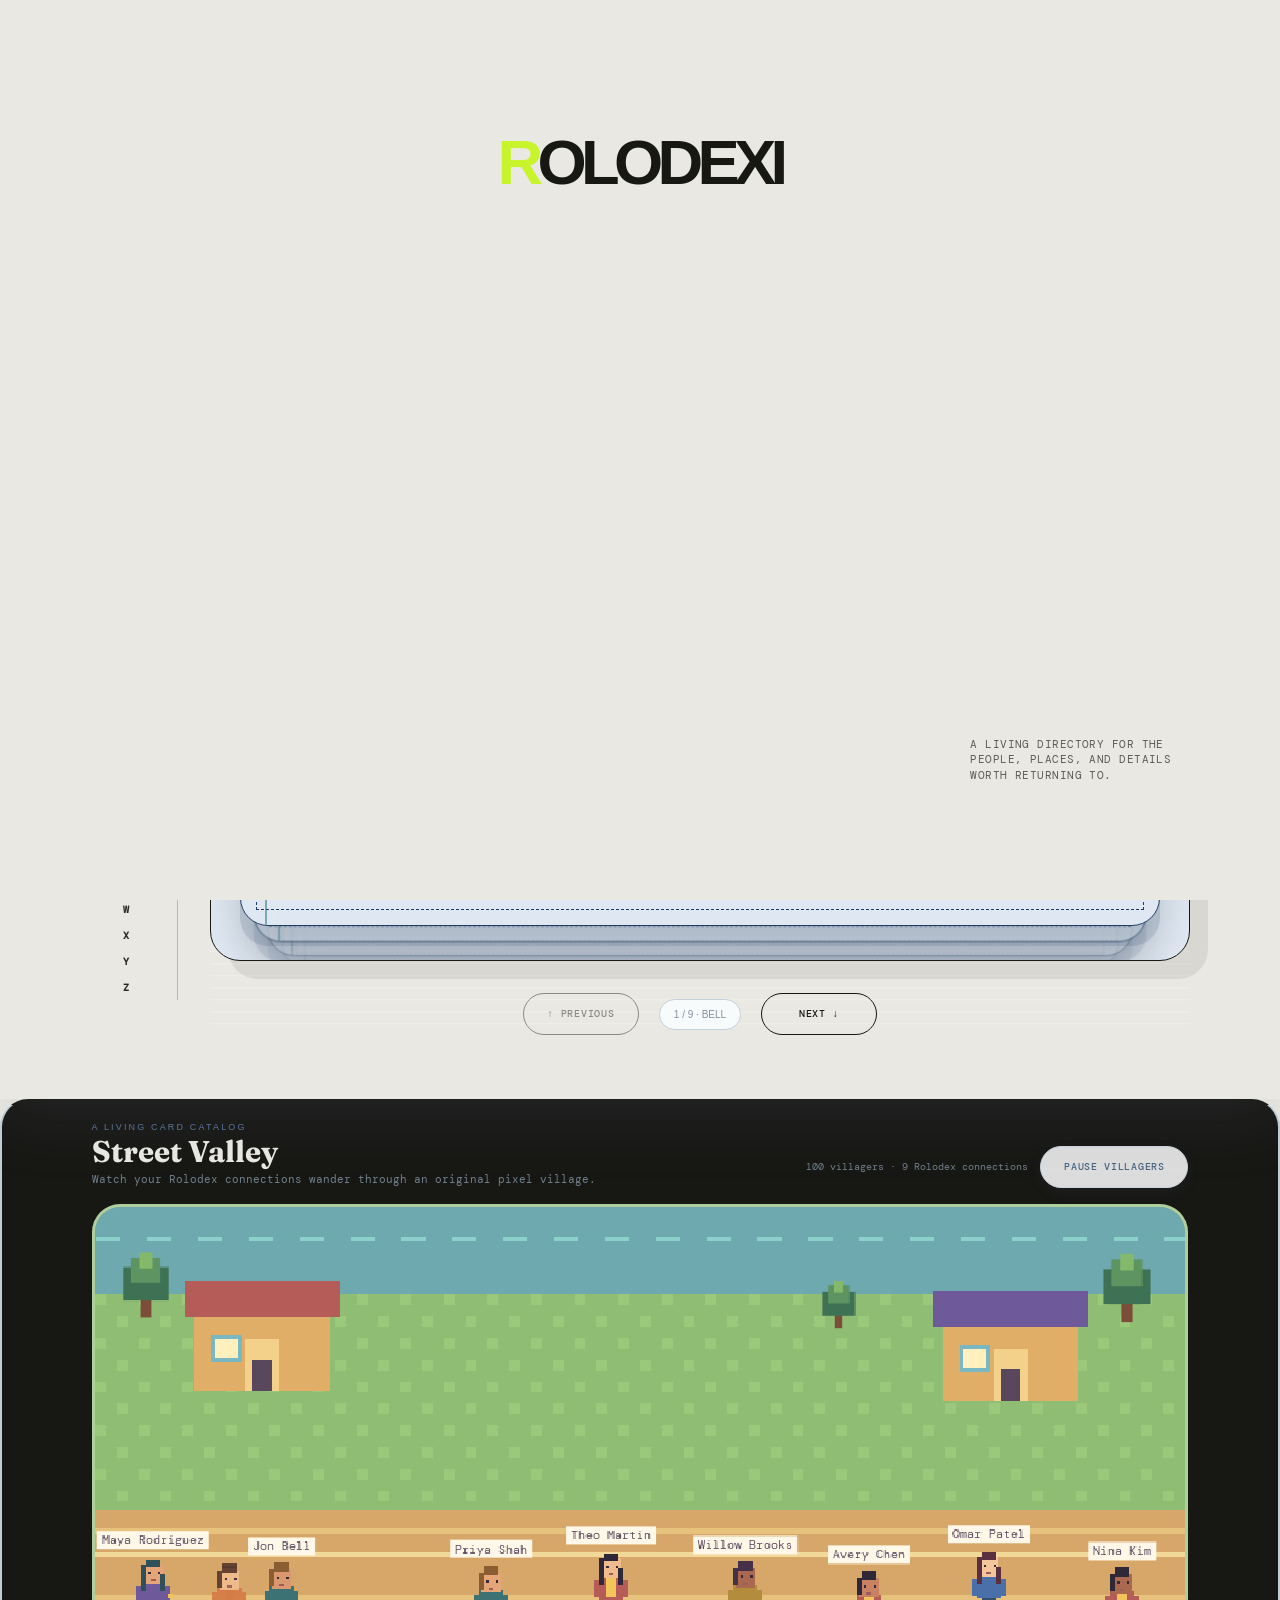
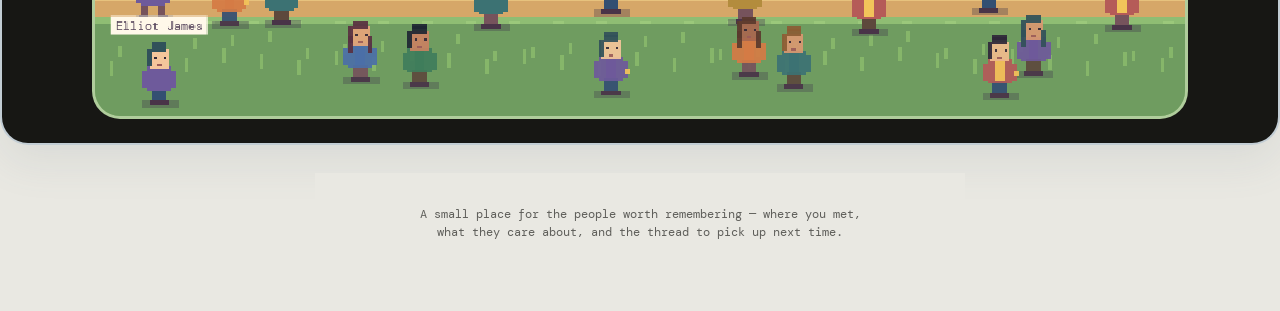
==== commit 5aa2ce11: "Blend main archive with green UI theme and vertical card motion" ====
--- a/index.html
+++ b/index.html
@@ -21,13 +21,8 @@
       <header class="topbar" id="siteNav">
         <a class="global-brand" href="#rolodexSection" aria-label="Rolodexi home">
           <span class="eyebrow">PERSONAL CONTACT ARCHIVE · EST. 2026</span>
-          <h1>Rolodexi <span class="title-note">personal edition</span></h1>
+          <h1><span class="brand-initial">R</span>olodexi <span class="title-note">personal edition</span></h1>
         </a>
-
-        <nav class="global-nav" aria-label="Global navigation">
-          <button class="nav-link about-trigger" id="aboutBtn" type="button">About <span>↗</span></button>
-          <a class="nav-link" href="#whySection">Why we build this design <span>↘</span></a>
-        </nav>
 
         <div class="top-actions">
           <button class="ghost" id="logoutBtn" type="button" hidden>Sign out</button>
@@ -41,12 +36,10 @@
         <div class="editorial-hero-wordmark" aria-hidden="true"><span>R</span>OLODEXI</div>
       </section>
 
-      <div class="editorial-ticker" aria-hidden="true"><span>PEOPLE ◆ PLACES ◆ OBJECTS ◆ NOTES ◆ PEOPLE ◆ PLACES ◆ OBJECTS ◆ NOTES ◆</span></div>
-
       <section class="rolodex" id="rolodexSection" aria-label="Digital Rolodex">
         <aside class="index-panel">
           <nav class="index" id="index" aria-label="Last name index"></nav>
-          <div class="index-hint">Scroll the deck<br />or use ← →</div>
+          <div class="index-hint">Scroll the deck<br />or use ↑ ↓</div>
         </aside>
 
         <section class="machine">
@@ -78,31 +71,12 @@
 
           <div class="deck-controls">
             <span class="control-prong" aria-hidden="true"></span>
-            <button class="flip" id="prevBtn">← Previous</button>
+            <button class="flip" id="prevBtn">↑ Previous</button>
             <div class="deck-position" id="position" aria-live="polite"></div>
-            <button class="flip" id="nextBtn">Next →</button>
+            <button class="flip" id="nextBtn">Next ↓</button>
             <span class="control-prong" aria-hidden="true"></span>
           </div>
         </section>
-      </section>
-
-      <section class="why-section" id="whySection" aria-labelledby="whyHeading">
-        <div class="why-tabs" role="tablist" aria-label="How Rolodexi works">
-          <button class="why-tab is-active" type="button" role="tab" aria-selected="true" data-why-tab="remember">Remember <span>01</span></button>
-          <button class="why-tab" type="button" role="tab" aria-selected="false" data-why-tab="organize">Why we did that <span>02</span></button>
-        </div>
-        <div class="why-grid">
-          <div class="why-copy">
-            <div class="eyebrow">WHY WE BUILD THIS DESIGN</div>
-            <h2 id="whyHeading">Keep the detail<br />that makes someone human.</h2>
-            <p data-why-copy>Rolodexi reinvents the old card file as a quiet place to save the small detail you want to remember next time.</p>
-            <a class="why-action" href="#rolodexSection">Open the archive <span>↗</span></a>
-          </div>
-          <div class="why-bento" aria-live="polite">
-            <article class="why-bento-card why-bento-card-large"><span class="bento-index">01 / MEMORY</span><strong data-why-title>One person.<br />One living card.</strong><i class="bento-orbit" aria-hidden="true"></i></article>
-            <article class="why-bento-card why-bento-card-small"><span class="bento-index">ARCHIVE</span><strong data-why-detail>Where you met.<br />What to pick up.</strong></article>
-          </div>
-        </div>
       </section>
 
       <section class="street-valley-world" aria-labelledby="streetValleyHeading">
@@ -127,24 +101,6 @@
         they care about, and the thread to pick up next time.
       </p>
     </main>
-
-    <dialog id="aboutDialog" class="about-dialog">
-      <div class="about-panel">
-        <div class="about-panel-top">
-          <span class="eyebrow">ROLODEXI / ABOUT</span>
-          <button class="about-close" id="aboutCloseBtn" type="button">Close ×</button>
-        </div>
-        <div class="about-panel-index">01 / PEOPLE WORTH REMEMBERING</div>
-        <h2>Rolodexi keeps the<br />thread between meetings.</h2>
-        <p>It stores the people you meet, where you met them, what matters to them, and the next detail worth remembering.</p>
-        <div class="about-principles">
-          <article><span>01</span><strong>Capture</strong><p>Type a quick memory instead of losing it.</p></article>
-          <article><span>02</span><strong>Organize</strong><p>AI turns one person’s scattered notes into one clear card.</p></article>
-          <article><span>03</span><strong>Return</strong><p>Find the person again when the next conversation arrives.</p></article>
-        </div>
-        <button class="about-return" id="aboutReturnBtn" type="button">Back to archive ↗</button>
-      </div>
-    </dialog>
 
     <dialog id="personDialog">
       <form class="modal" id="personForm">
--- a/light-theme.css
+++ b/light-theme.css
@@ -2410,3 +2410,110 @@
     transform:none;
   }
 }
+
+/* Main's usable archive layout, with ui_thinking's cream/ink/acid palette.
+   Keep these scoped rules last so older prototype layouts cannot hide controls. */
+body.ma-ui .topbar { grid-template-columns:minmax(0,1fr) auto; gap:16px; }
+body.ma-ui .global-brand .brand-initial { color:var(--ma-acid); }
+body.ma-ui .editorial-hero-wordmark { top:30px; }
+body.ma-ui .top-actions { grid-column:2; grid-row:1; width:auto; flex-wrap:wrap; }
+body.ma-ui .top-actions .ghost:not([hidden]) {
+  display:inline-flex;
+  align-items:center;
+  background:transparent;
+  border:1px solid #e9e8e260;
+  box-shadow:none;
+  color:var(--ma-paper);
+  font-size:10px;
+}
+body.ma-ui .top-actions .ghost:hover { background:#e9e8e218; }
+body.ma-ui .rolodex {
+  display:grid;
+  grid-template-columns:88px minmax(0,1fr);
+  align-items:start;
+  gap:32px;
+  min-height:0;
+  padding:32px 7vw 64px;
+}
+body.ma-ui .index-panel {
+  display:block;
+  min-width:0;
+  padding:0 12px 0 0;
+  border:0;
+  border-right:1px solid var(--ma-line);
+}
+body.ma-ui .index-panel .index {
+  display:flex;
+  flex-direction:column;
+  gap:1px;
+  padding:0;
+  overflow:visible;
+  max-height:none;
+}
+body.ma-ui .index-panel .tab {
+  flex:none;
+  width:100%;
+  min-width:0;
+  min-height:25px;
+  padding:6px 4px;
+  color:#292925;
+  font-weight:700;
+  border-radius:4px;
+}
+body.ma-ui .index-panel .tab.active,
+body.ma-ui .index-panel .tab:hover { background:var(--ma-acid); color:#171714; box-shadow:none; }
+body.ma-ui .index-panel .tab:focus-visible { outline:2px solid var(--ma-ink); outline-offset:2px; }
+body.ma-ui .machine { min-width:0; min-height:0; margin:0; border:0; }
+body.ma-ui .machine-top { flex-wrap:wrap; gap:12px; }
+body.ma-ui .machine-brand { text-shadow:none; }
+body.ma-ui .search { flex:1; min-width:150px; }
+body.ma-ui .search input { width:100%; min-width:0; background:transparent; border:0; box-shadow:none; }
+body.ma-ui .deck-window { min-height:590px; margin-top:24px; touch-action:pan-x; }
+body.ma-ui .card-stack { width:94%; height:520px; }
+body.ma-ui .contact-card { padding:40px 38px 34px 48px; transform-origin:50% 100%; }
+body.ma-ui .contact-card.front { transform:none; }
+body.ma-ui .contact-card.front:hover { transform:translateY(-3px); }
+body.ma-ui .contact-card.behind-1 { transform:translateY(16px) scale(.97); }
+body.ma-ui .contact-card.behind-2 { transform:translateY(30px) scale(.94); }
+body.ma-ui .contact-card.behind-3 { transform:translateY(42px) scale(.91); }
+body.ma-ui .card-stack.flip-next .contact-card.front { animation:archiveRise .6s cubic-bezier(.2,.8,.2,1) both; }
+body.ma-ui .card-stack.flip-prev .contact-card.front { animation:archiveReturn .6s cubic-bezier(.2,.8,.2,1) both; }
+body.ma-ui .street-valley-world { margin-top:0; }
+@keyframes archiveRise {
+  from { transform:translateY(80%) rotateX(-14deg); opacity:0; }
+  to { transform:translateY(0) rotateX(0); opacity:1; }
+}
+@keyframes archiveReturn {
+  from { transform:translateY(-40%) rotateX(10deg); opacity:0; }
+  to { transform:translateY(0) rotateX(0); opacity:1; }
+}
+@media (max-width:700px) {
+  body.ma-ui .topbar { grid-template-columns:1fr; top:12px; border-radius:24px; gap:12px; }
+  body.ma-ui .top-actions { grid-column:1; grid-row:2; justify-content:flex-start; }
+  body.ma-ui .top-actions #exportBtn,
+  body.ma-ui .top-actions #updateBtn { display:inline-flex; }
+  body.ma-ui .app { padding-top:150px; }
+  body.ma-ui .editorial-hero { --editorial-top:150px; }
+  body.ma-ui .editorial-hero.editorial-hero-mark-only { min-height:70px; }
+  body.ma-ui .editorial-hero-wordmark { top:30px; }
+  body.ma-ui .rolodex { grid-template-columns:54px minmax(0,1fr); gap:12px; padding:24px 12px 40px; }
+  body.ma-ui .index-panel { padding-right:6px; }
+  body.ma-ui .index-panel .tab { min-height:27px; font-size:10px; }
+  body.ma-ui .machine { padding:0; }
+  body.ma-ui .machine-brand { font-size:19px; }
+  body.ma-ui .deck-window { min-height:590px; border-radius:16px; box-shadow:6px 8px 0 #17171414; }
+  body.ma-ui .contact-card { padding:32px 20px 28px 28px; border-radius:14px; }
+  body.ma-ui .contact-card h2 { font-size:28px; }
+  body.ma-ui .contact-card:before { left:12px; }
+  body.ma-ui .contact-card:after { inset:8px; }
+  body.ma-ui .card-header { flex-wrap:wrap; gap:12px; }
+  body.ma-ui .card-fields { grid-template-columns:1fr; }
+  body.ma-ui .deck-controls { flex-wrap:wrap; gap:10px; }
+  body.ma-ui .flip { padding:12px 10px; font-size:9px; }
+  body.ma-ui .deck-position { order:3; width:100%; text-align:center; }
+}
+@media (prefers-reduced-motion:reduce) {
+  body.ma-ui .card-stack.flip-next .contact-card.front,
+  body.ma-ui .card-stack.flip-prev .contact-card.front { animation:none; }
+  body.ma-ui .contact-card { transition:none; }
+}
